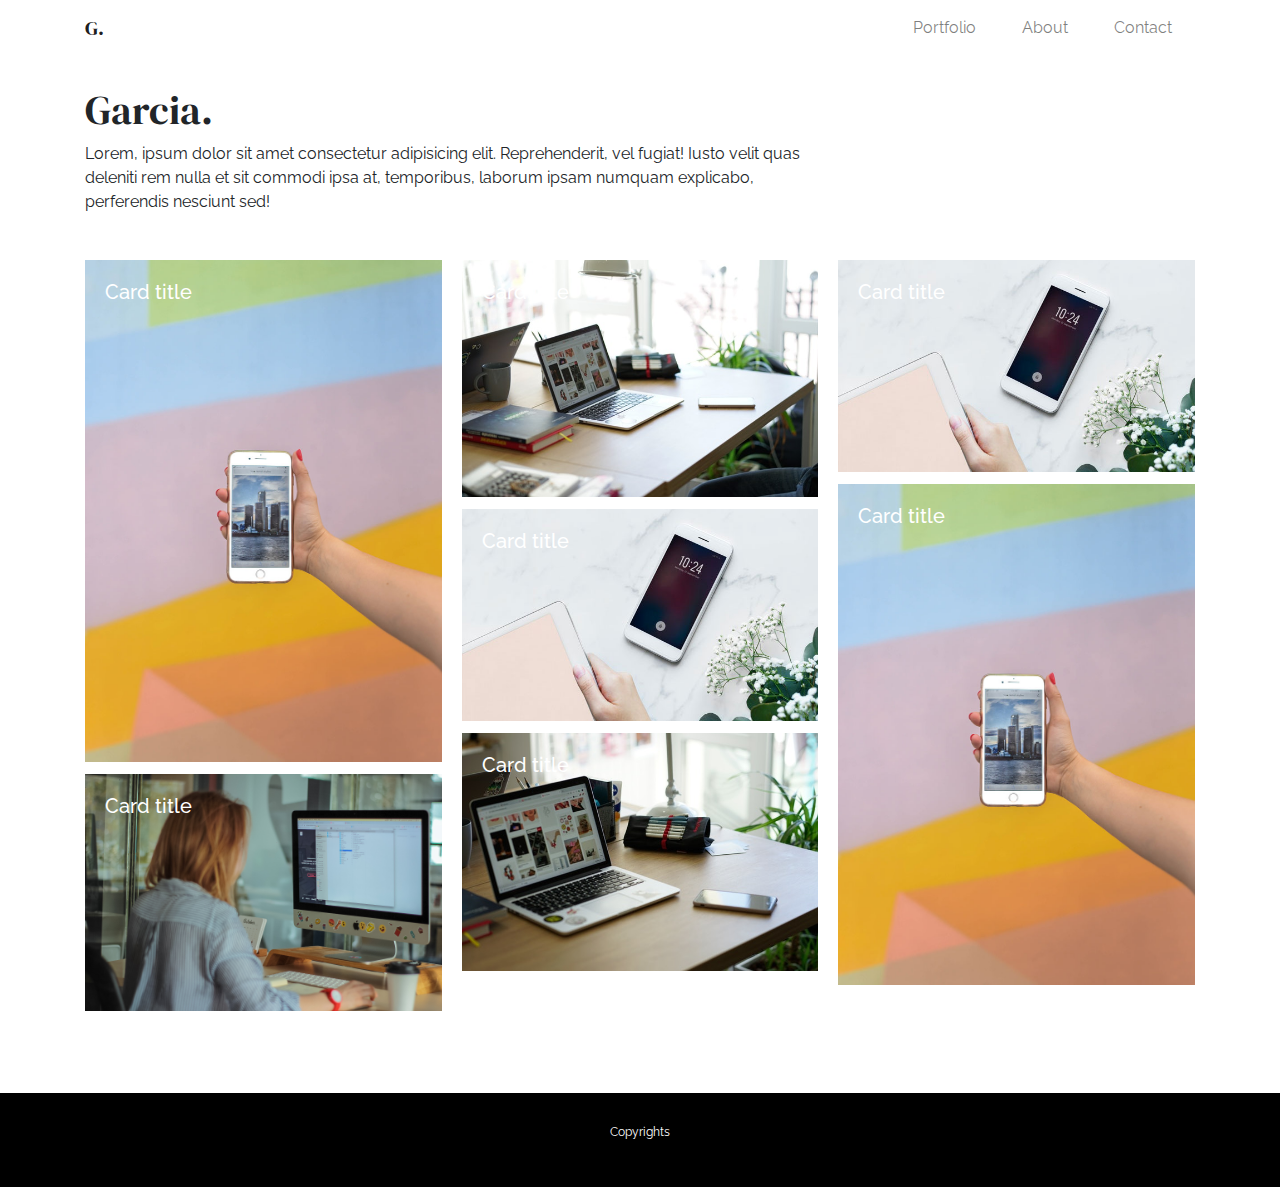
==== index.html @ 0bae454a "include images portfolio" ====
<!DOCTYPE html>
<html lang="en">
<head>
    <meta charset="UTF-8">
    <meta name="viewport" content="width=device-width, initial-scale=1.0">
    <meta http-equiv="X-UA-Compatible" content="ie=edge">
    <title>Garcia Portfolio</title>
    <link rel="shortcut icon" href="./assets/images/favicon.png" type="image/png"/>
    <link rel="stylesheet" href="https://stackpath.bootstrapcdn.com/bootstrap/4.3.1/css/bootstrap.min.css" integrity="sha384-ggOyR0iXCbMQv3Xipma34MD+dH/1fQ784/j6cY/iJTQUOhcWr7x9JvoRxT2MZw1T" crossorigin="anonymous">
    <link rel="stylesheet" href="./assets/css/style.css">
    <link href="https://fonts.googleapis.com/css?family=DM+Serif+Display|Raleway:300,400&display=swap" rel="stylesheet">
</head>

<body>
    <nav class="navbar navbar-expand-lg navbar-light bg-white">
        <div class="container">
            <a class="navbar-brand" href="./index.html">G.</a>
            <button class="navbar-toggler" type="button" data-toggle="collapse" data-target="#navbarSupportedContent" aria-controls="navbarSupportedContent" aria-expanded="false" aria-label="Toggle navigation">
            <span class="navbar-toggler-icon"></span>
            </button>
        
            <div class="collapse navbar-collapse" id="navbarSupportedContent">
            <ul class="navbar-nav ml-auto">
                <li class="nav-item">
                <a class="nav-link" href="./index.html#portfolio">Portfolio</a>
                </li>
                <li class="nav-item">
                <a class="nav-link" href="./about.html">About</a>
                </li>
                <li class="nav-item">
                <a class="nav-link" href="./contact.html">Contact</a>
                </li>
            </ul>
            </div>
        </div>
    </nav>
    <div class="container">
        <div class="row intro">
            <div class="col col-md-8">
                <h1>Garcia.</h1>
                <p>Lorem, ipsum dolor sit amet consectetur adipisicing elit. Reprehenderit, vel fugiat! Iusto velit quas deleniti rem nulla et sit commodi ipsa at, temporibus, laborum ipsam numquam explicabo, perferendis nesciunt sed!</p>
            </div>
        </div>
        <div class="row" id="portfolio">
            <div class="col">
                <div class="card-columns portfolio-grid">
                    <div class="card bg-dark text-white">
                        <img src="./assets/images/06.jpg" class="card-img" alt="placeholder">
                        <div class="card-img-overlay">
                            <h5 class="card-title">Card title</h5>
                        </div>
                    </div>
                    <div class="card bg-dark text-white">
                        <img src="./assets/images/02.jpg" class="card-img" alt="placeholder">
                        <div class="card-img-overlay">
                            <h5 class="card-title">Card title</h5>
                        </div>
                    </div>
                    <div class="card bg-dark text-white">
                        <img src="./assets/images/03.jpg" class="card-img" alt="placeholder">
                        <div class="card-img-overlay">
                            <h5 class="card-title">Card title</h5>
                        </div>
                    </div>
                    <div class="card bg-dark text-white">
                        <img src="./assets/images/07.jpg" class="card-img" alt="placeholder">
                        <div class="card-img-overlay">
                            <h5 class="card-title">Card title</h5>
                        </div>
                    </div>
                    <div class="card bg-dark text-white">
                        <img src="./assets/images/04.jpg" class="card-img" alt="placeholder">
                        <div class="card-img-overlay">
                            <h5 class="card-title">Card title</h5>
                        </div>
                    </div>
                    <div class="card bg-dark text-white">
                        <img src="./assets/images/07.jpg" class="card-img" alt="placeholder">
                        <div class="card-img-overlay">
                            <h5 class="card-title">Card title</h5>
                        </div>
                    </div>
                    <div class="card bg-dark text-white">
                        <img src="./assets/images/06.jpg" class="card-img" alt="placeholder">
                        <div class="card-img-overlay">
                            <h5 class="card-title">Card title</h5>
                        </div>
                    </div>
                </div>
            </div>
        </div>
    </div>
    <footer class="site-footer text-center bg-dark">
        <p>Copyrights</p>
    </footer>
    <script></script> 
</body>
</html>
---- assets/css/style.css ----
body{
    font-family: 'Raleway', sans-serif;
}
h1, h1, h2{
    font-family: 'DM Serif Display', serif;
}
.bg-dark{
    background-color: black !important;
}
a.navbar-brand{
    font-family: 'DM Serif Display', serif;
}
.nav-item{
    padding: 0 15px;
}
nav.navbar{
    margin-bottom: 30px;
}
#portfolio{
    margin-bottom: 70px
}
.portfolio-grid .card{
    border: none;
    border-radius: 0;
}
.intro{
    margin-bottom: 30px;
}
.portfolio-grid .card img{
    border: none;
    border-radius: 0;
}
.skills{
    margin-bottom: 60px;
}
.skills h3{
    text-transform: uppercase;
    font-size: 14px;
}
.skills .progress{
    margin-bottom: 17px;
    border-radius: 0;
}
.skills .progress-bar{
    background-color: black;
}
.bottom-about{
    margin-top: 50px;
}
.bottom-about h2{
    margin-bottom: 20px;
}
footer{
    padding: 30px 0;
    color: #fff;
    font-size: 12px;
}
.navbar-light .navbar-toggler {
    color: rgba(0,0,0,1);
    border: none;
}
.input-group-text{
    border-radius: 0;
    background: black;
    color: #fff;
}
form.contact-form {
    margin-top: 20px;
    margin-bottom: 50px;
}
.contact-form textarea{
    border: 1px solid #ced4da;
    width: calc(100% - 39px);
}
form.contact-form .btn{
    margin-top: 20px;
}
.btn-outline-dark{
    border-radius: 0;
    text-transform: uppercase;
    padding-left: 30px;
    padding-right: 30px;
}
.input-group>.custom-select:not(:first-child), .input-group>.form-control:not(:first-child){
    border-radius: 0;
}
.container.contact {
    min-height: calc(100vh - 180px);
}


@media (min-width: 768px) { 

}


@media (min-width: 992px) { 

}


@media (min-width: 1200px) { 

}
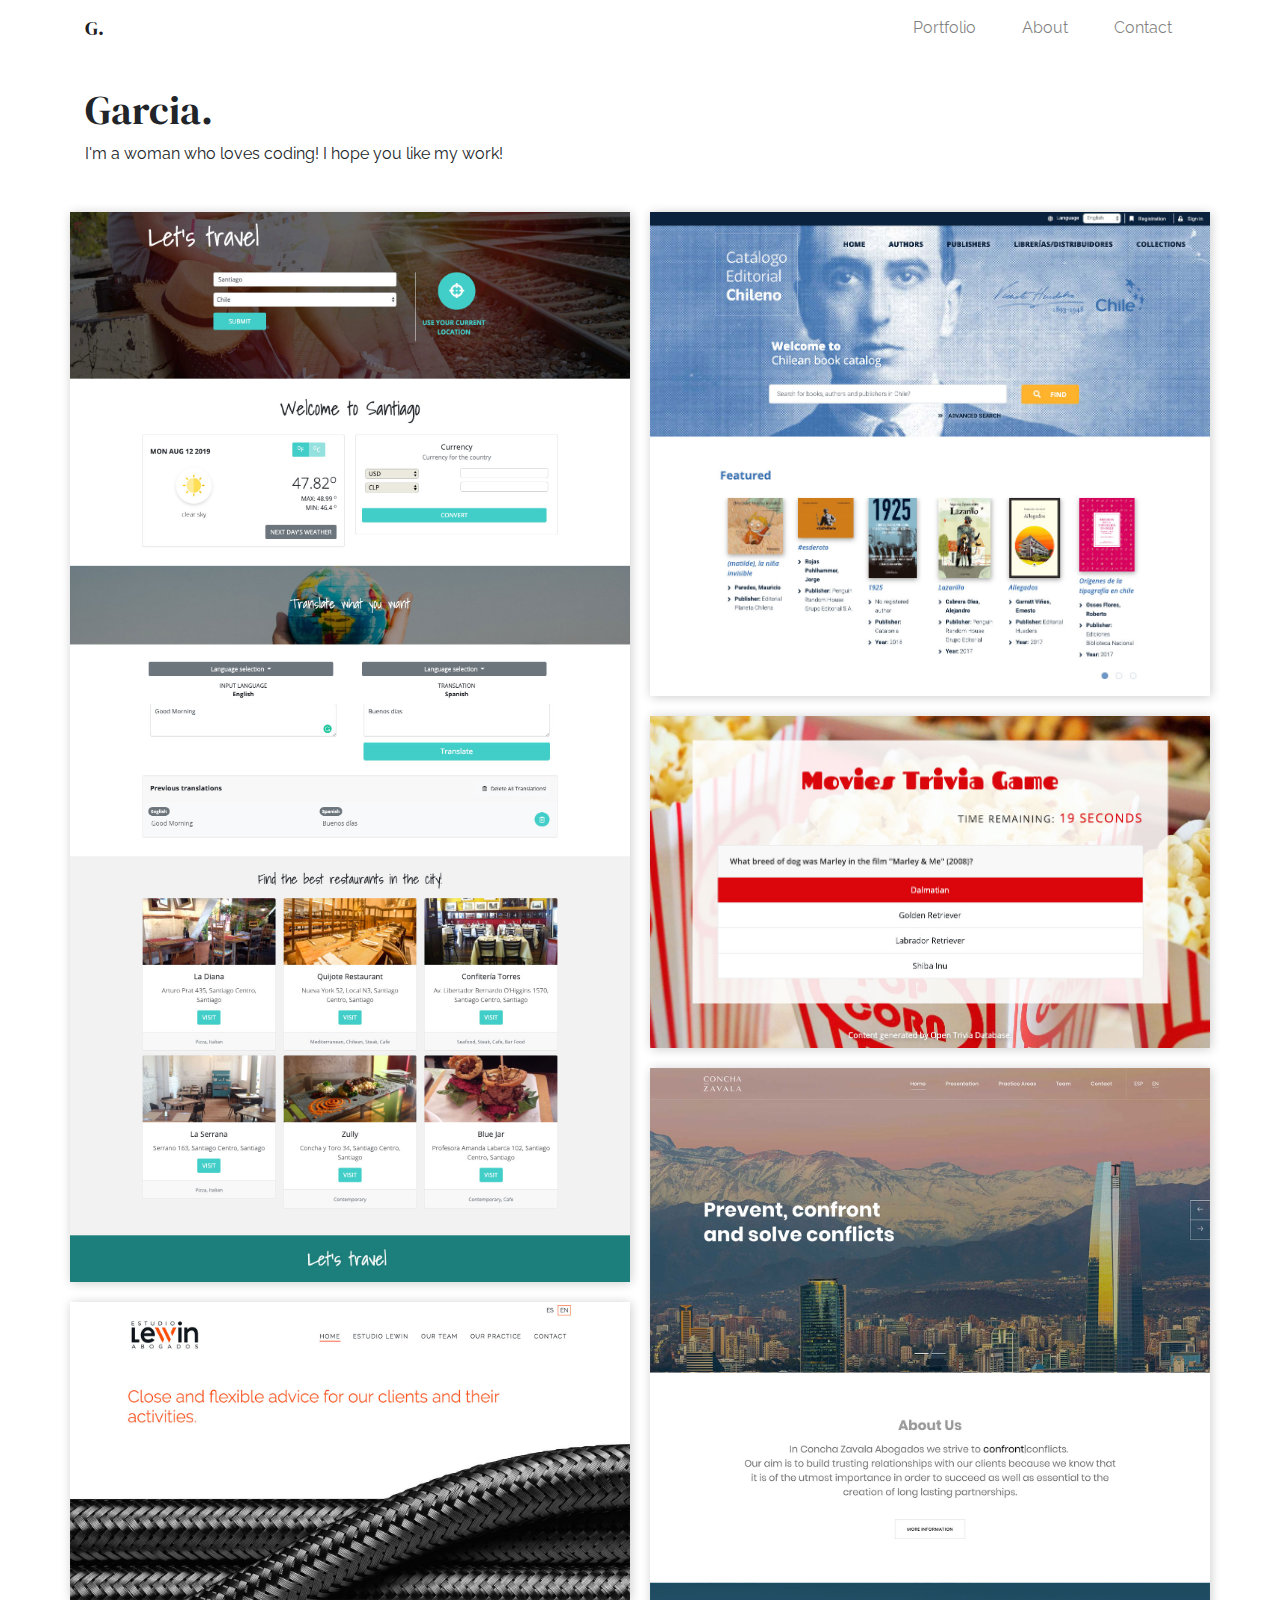
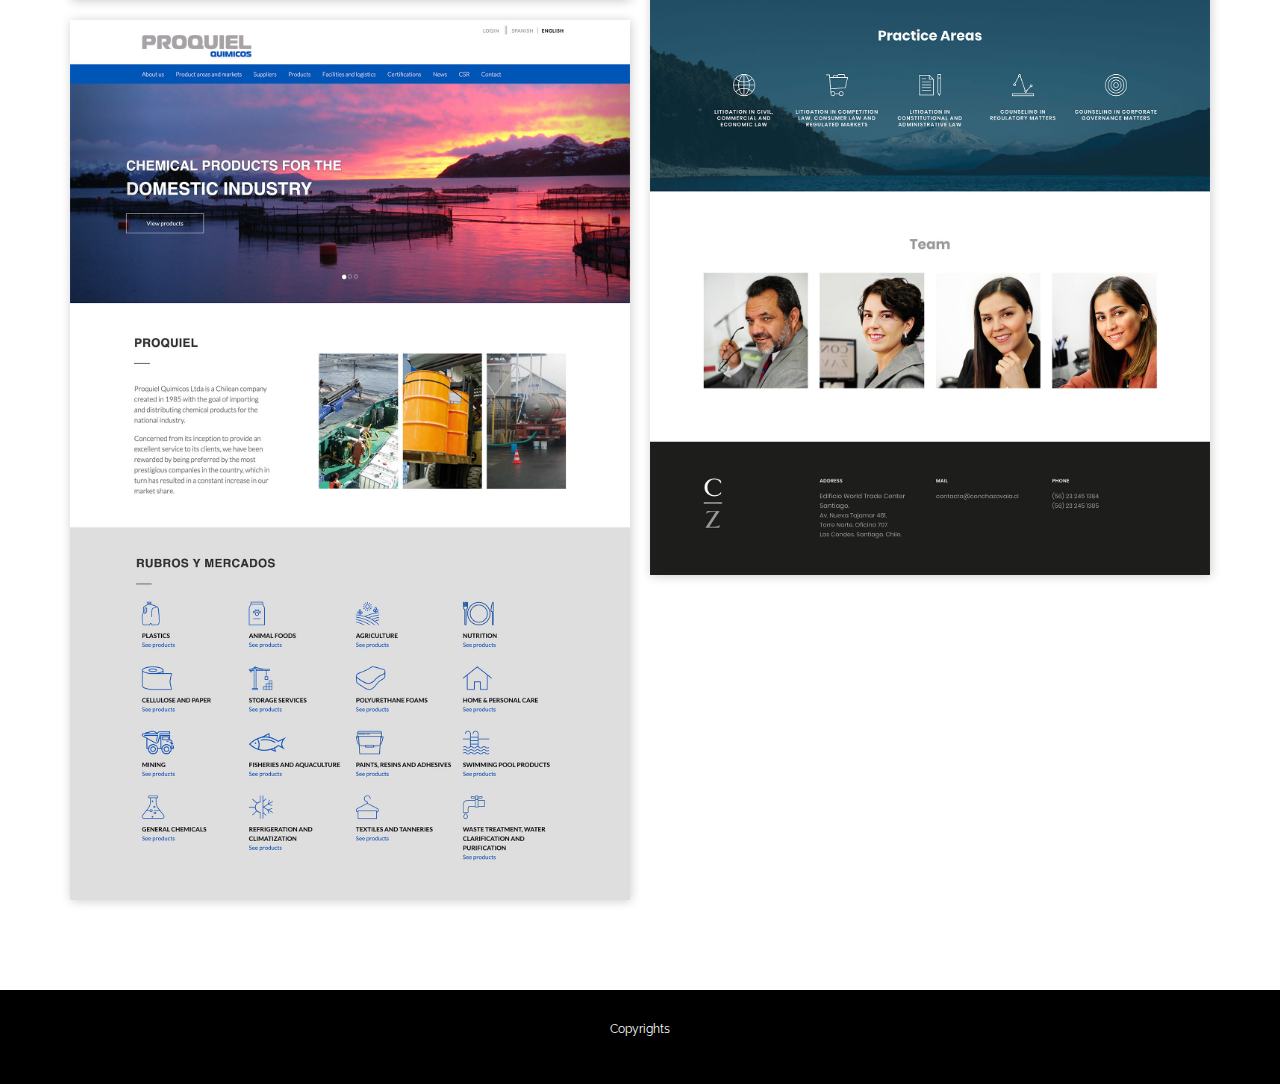
==== commit 8b1d0ba5: "add projects & text about" ====
--- a/index.html
+++ b/index.html
@@ -8,7 +8,7 @@
     <link rel="shortcut icon" href="./assets/images/favicon.png" type="image/png"/>
     <link rel="stylesheet" href="https://stackpath.bootstrapcdn.com/bootstrap/4.3.1/css/bootstrap.min.css" integrity="sha384-ggOyR0iXCbMQv3Xipma34MD+dH/1fQ784/j6cY/iJTQUOhcWr7x9JvoRxT2MZw1T" crossorigin="anonymous">
     <link rel="stylesheet" href="./assets/css/style.css">
-    <link href="https://fonts.googleapis.com/css?family=DM+Serif+Display|Raleway:300,400&display=swap" rel="stylesheet">
+    <link href="https://fonts.googleapis.com/css?family=DM+Serif+Display|Raleway:300,400,700&display=swap" rel="stylesheet">
 </head>
 
 <body>
@@ -38,54 +38,65 @@
         <div class="row intro">
             <div class="col col-md-8">
                 <h1>Garcia.</h1>
-                <p>Lorem, ipsum dolor sit amet consectetur adipisicing elit. Reprehenderit, vel fugiat! Iusto velit quas deleniti rem nulla et sit commodi ipsa at, temporibus, laborum ipsam numquam explicabo, perferendis nesciunt sed!</p>
+                <p>I'm a woman who loves coding! I hope you like my work!</p>
             </div>
         </div>
         <div class="row" id="portfolio">
-            <div class="col">
                 <div class="card-columns portfolio-grid">
                     <div class="card bg-dark text-white">
-                        <img src="./assets/images/06.jpg" class="card-img" alt="placeholder">
+                                <img src="./assets/images/travel.jpg" class="card-img" alt="project Cated">
+                                <div class="card-img-overlay">
+                                    <h5 class="card-title">Let's Travel</h5>
+                                    <p>HTML, CSS % JS / External API</p>
+                                    <p><strong>Colaboration:</strong> Chris, Horacio, Krithica & Michael</p>
+                                    <a href="https://zigybass.github.io/Travel-Guide/index.html" target="_blank">Review the project!</a>
+                                </div>
+                     </div>
+                    <div class="card bg-dark text-white">
+                        <img src="./assets/images/estudio-lewin.jpg" class="card-img" alt="project Cated">
                         <div class="card-img-overlay">
-                            <h5 class="card-title">Card title</h5>
+                            <h5 class="card-title">Estudio Lewin</h5>
+                            <p><strong>Framework:</strong> Drupal / Content Management Web Application</p>
+                            <p><strong>Colaboration:</strong> <a href="https://degranate.cl/">Design by Degranate</a></p>
+                            <a href="http://www.estudiolewin.cl/en/" target="_blank">Review the project!</a>
+                        </div>
+                    </div>
+                    
+                    <div class="card bg-dark text-white">
+                            <img src="./assets/images/proquiel.jpg" class="card-img" alt="project Proquiel">
+                            <div class="card-img-overlay">
+                                <h5 class="card-title">Proquiel</h5>
+                                <p><strong>Framework:</strong> Drupal / Content Management Web Application</p>
+                                <p><strong>Colaboration:</strong> <a href="https://dsy.cl/">Dsy</a></p>
+                                <a href="http://www.proquiel.cl/en" target="_blank">Review the project!</a>
+                            </div>
+                    </div>
+                    <div class="card bg-dark text-white">
+                        <img src="./assets/images/cated.jpg" class="card-img" alt="project Cated">
+                        <div class="card-img-overlay">
+                            <h5 class="card-title">Cated</h5>
+                            <p><strong>Framework:</strong> Symphony / PHP Web Application</p>
+                            <p><strong>Colaboration:</strong> <a href="https://dsy.cl/">Dsy</a></p>
+                            <a href="https://cated.cl/en/" target="_blank">Review the project!</a>
                         </div>
                     </div>
                     <div class="card bg-dark text-white">
-                        <img src="./assets/images/02.jpg" class="card-img" alt="placeholder">
-                        <div class="card-img-overlay">
-                            <h5 class="card-title">Card title</h5>
-                        </div>
+                            <img src="./assets/images/trivia.jpg" class="card-img" alt="project Cated">
+                            <div class="card-img-overlay">
+                                <h5 class="card-title">JS Trivia Game</h5>
+                                <p>HTML, CSS % JS</p>
+                                <a href="https://coti-garcia.github.io/TriviaGame/" target="_blank">Review the project!</a>
+                            </div>
                     </div>
                     <div class="card bg-dark text-white">
-                        <img src="./assets/images/03.jpg" class="card-img" alt="placeholder">
-                        <div class="card-img-overlay">
-                            <h5 class="card-title">Card title</h5>
+                            <img src="./assets/images/cz.jpg" class="card-img" alt="project Cated">
+                            <div class="card-img-overlay">
+                                <h5 class="card-title">Concha Zavala Website</h5>
+                                <p>HTML, CSS % JS</h3>
+                                <p><strong>Colaboration:</strong> <a href="https://degranate.cl/">Design by Degranate</a></p>
+                                <a href="http://conchazavala.cl/en/index.php" target="_blank">Review the project!</a>
+                            </div>
                         </div>
-                    </div>
-                    <div class="card bg-dark text-white">
-                        <img src="./assets/images/07.jpg" class="card-img" alt="placeholder">
-                        <div class="card-img-overlay">
-                            <h5 class="card-title">Card title</h5>
-                        </div>
-                    </div>
-                    <div class="card bg-dark text-white">
-                        <img src="./assets/images/04.jpg" class="card-img" alt="placeholder">
-                        <div class="card-img-overlay">
-                            <h5 class="card-title">Card title</h5>
-                        </div>
-                    </div>
-                    <div class="card bg-dark text-white">
-                        <img src="./assets/images/07.jpg" class="card-img" alt="placeholder">
-                        <div class="card-img-overlay">
-                            <h5 class="card-title">Card title</h5>
-                        </div>
-                    </div>
-                    <div class="card bg-dark text-white">
-                        <img src="./assets/images/06.jpg" class="card-img" alt="placeholder">
-                        <div class="card-img-overlay">
-                            <h5 class="card-title">Card title</h5>
-                        </div>
-                    </div>
                 </div>
             </div>
         </div>
@@ -93,6 +104,8 @@
     <footer class="site-footer text-center bg-dark">
         <p>Copyrights</p>
     </footer>
-    <script></script> 
+    <script src="https://code.jquery.com/jquery-3.3.1.slim.min.js" integrity="sha384-q8i/X+965DzO0rT7abK41JStQIAqVgRVzpbzo5smXKp4YfRvH+8abtTE1Pi6jizo" crossorigin="anonymous"></script>
+    <script src="https://cdnjs.cloudflare.com/ajax/libs/popper.js/1.14.7/umd/popper.min.js" integrity="sha384-UO2eT0CpHqdSJQ6hJty5KVphtPhzWj9WO1clHTMGa3JDZwrnQq4sF86dIHNDz0W1" crossorigin="anonymous"></script>
+    <script src="https://stackpath.bootstrapcdn.com/bootstrap/4.3.1/js/bootstrap.min.js" integrity="sha384-JjSmVgyd0p3pXB1rRibZUAYoIIy6OrQ6VrjIEaFf/nJGzIxFDsf4x0xIM+B07jRM" crossorigin="anonymous"></script>
 </body>
 </html>--- a/assets/css/style.css
+++ b/assets/css/style.css
@@ -22,6 +22,8 @@
 .portfolio-grid .card{
     border: none;
     border-radius: 0;
+    box-shadow: 1px 1px 10px rgba(0,0,0,0.2);
+    margin-bottom: 20px;
 }
 .intro{
     margin-bottom: 30px;
@@ -45,7 +47,7 @@
     background-color: black;
 }
 .bottom-about{
-    margin-top: 50px;
+    margin-top: 40px;
 }
 .bottom-about h2{
     margin-bottom: 20px;
@@ -87,10 +89,67 @@
 .container.contact {
     min-height: calc(100vh - 180px);
 }
+.profile img{
+    margin-bottom: 30px;
+}
+.resume{
+    margin-bottom: 30px;
+}
+.profile img {
+    max-width: 250px;
+    border-radius: 50%;
+}
+.social-links a{
+    display: block;
+    margin-bottom: 10px;
+    color: #000;
+}
+.social-links a img{
+    width: 30px;
+    margin-right: 10px;
+}
+.card-columns {
+    -webkit-column-count: 1;
+    -moz-column-count: 1;
+    column-count: 1;
+    margin: 20px;
+}
+.portfolio-grid .card-img-overlay a{
+    color: #fff;
 
+}
+.card-img-overlay{
+    background: rgba(0,0,0,0.7);
+    opacity:0;
+    font-weight: 300;
+}
+.card-img-overlay:hover{
+    background: rgba(0,0,0,0.7);
+    opacity: 1;
+    transition: all 0.3s;
+}
+.portfolio-grid .card-img-overlay p strong{
+    font-weight: 600;
+}
+.card-title{
+    font-size: 25px;
+    text-transform: uppercase;
+    font-weight: 600;
+}
 
 @media (min-width: 768px) { 
-
+    .profile img{
+        margin-bottom: 0px;
+    }
+    .bottom-about{
+        margin-top: 50px;
+    }
+    .card-columns {
+        -webkit-column-count: 2;
+        -moz-column-count: 2;
+        column-count: 2;
+        margin: 0px;
+    }
 }
 
 
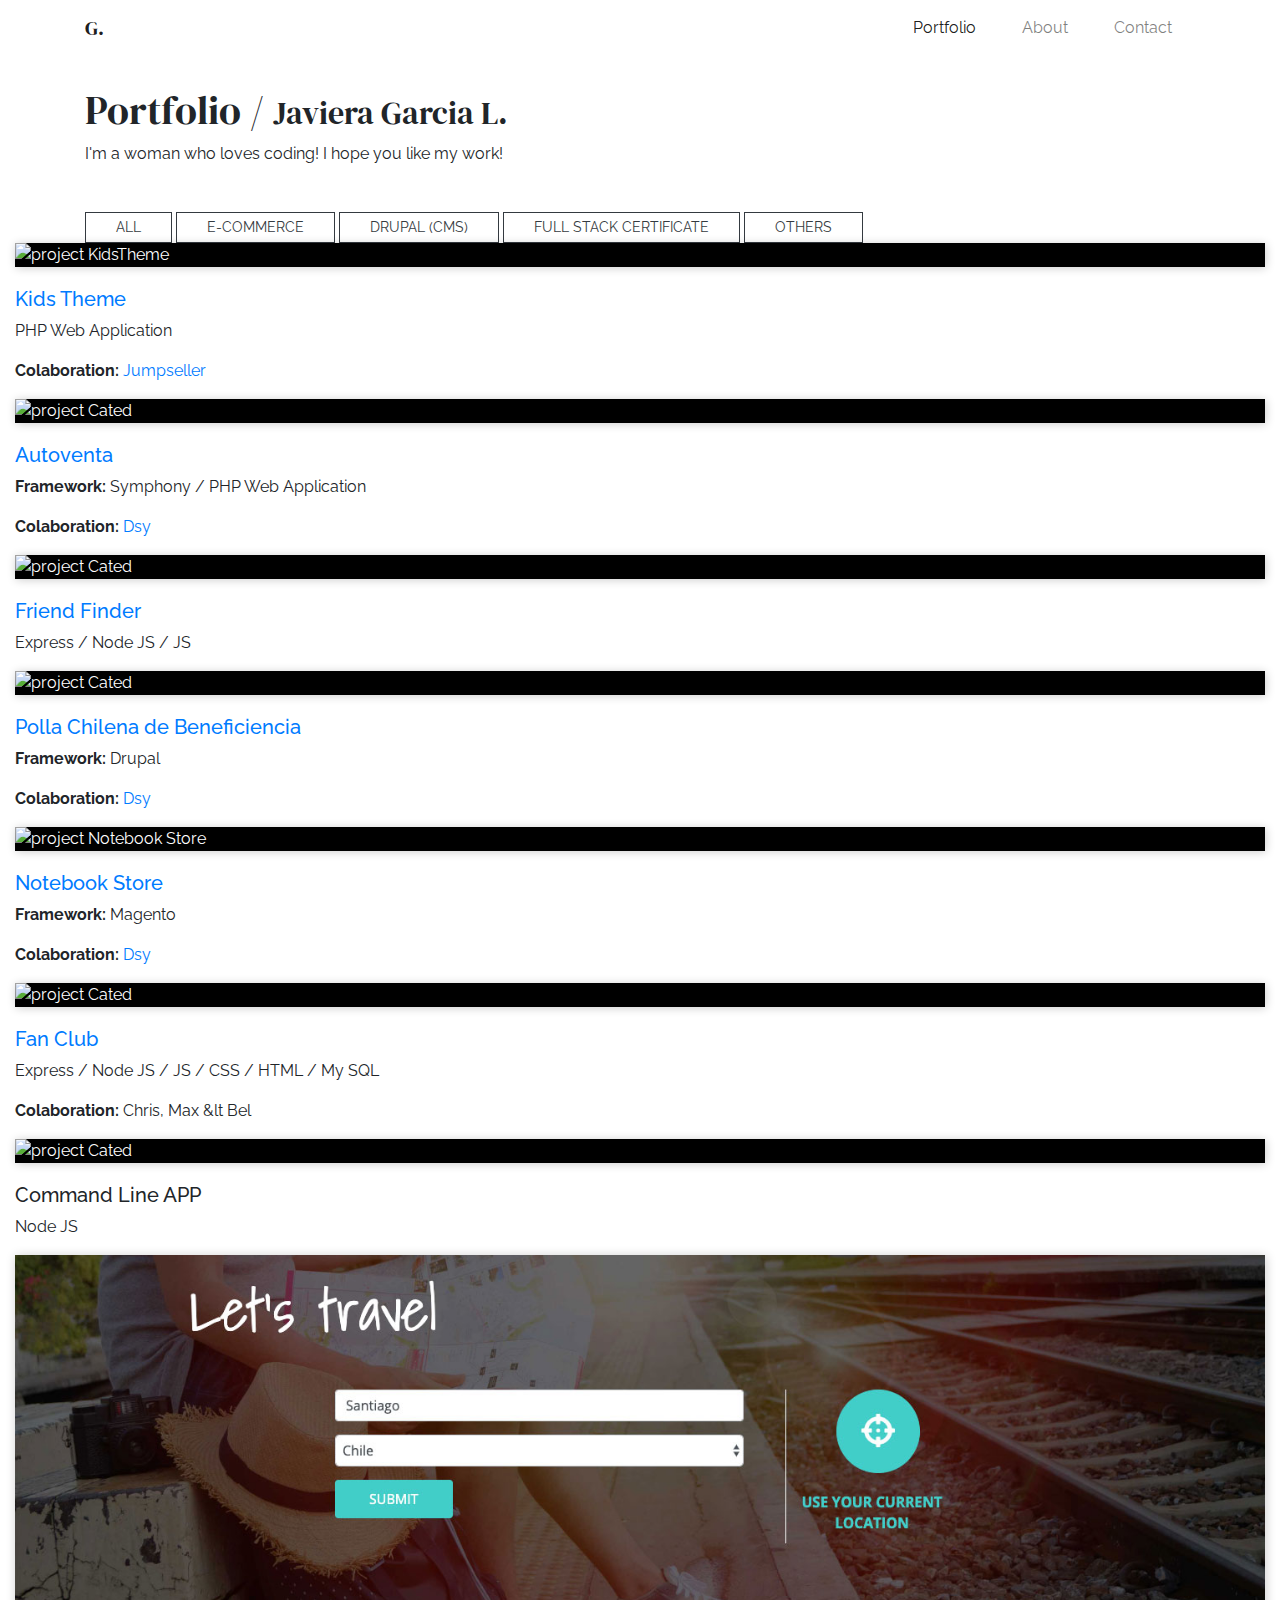
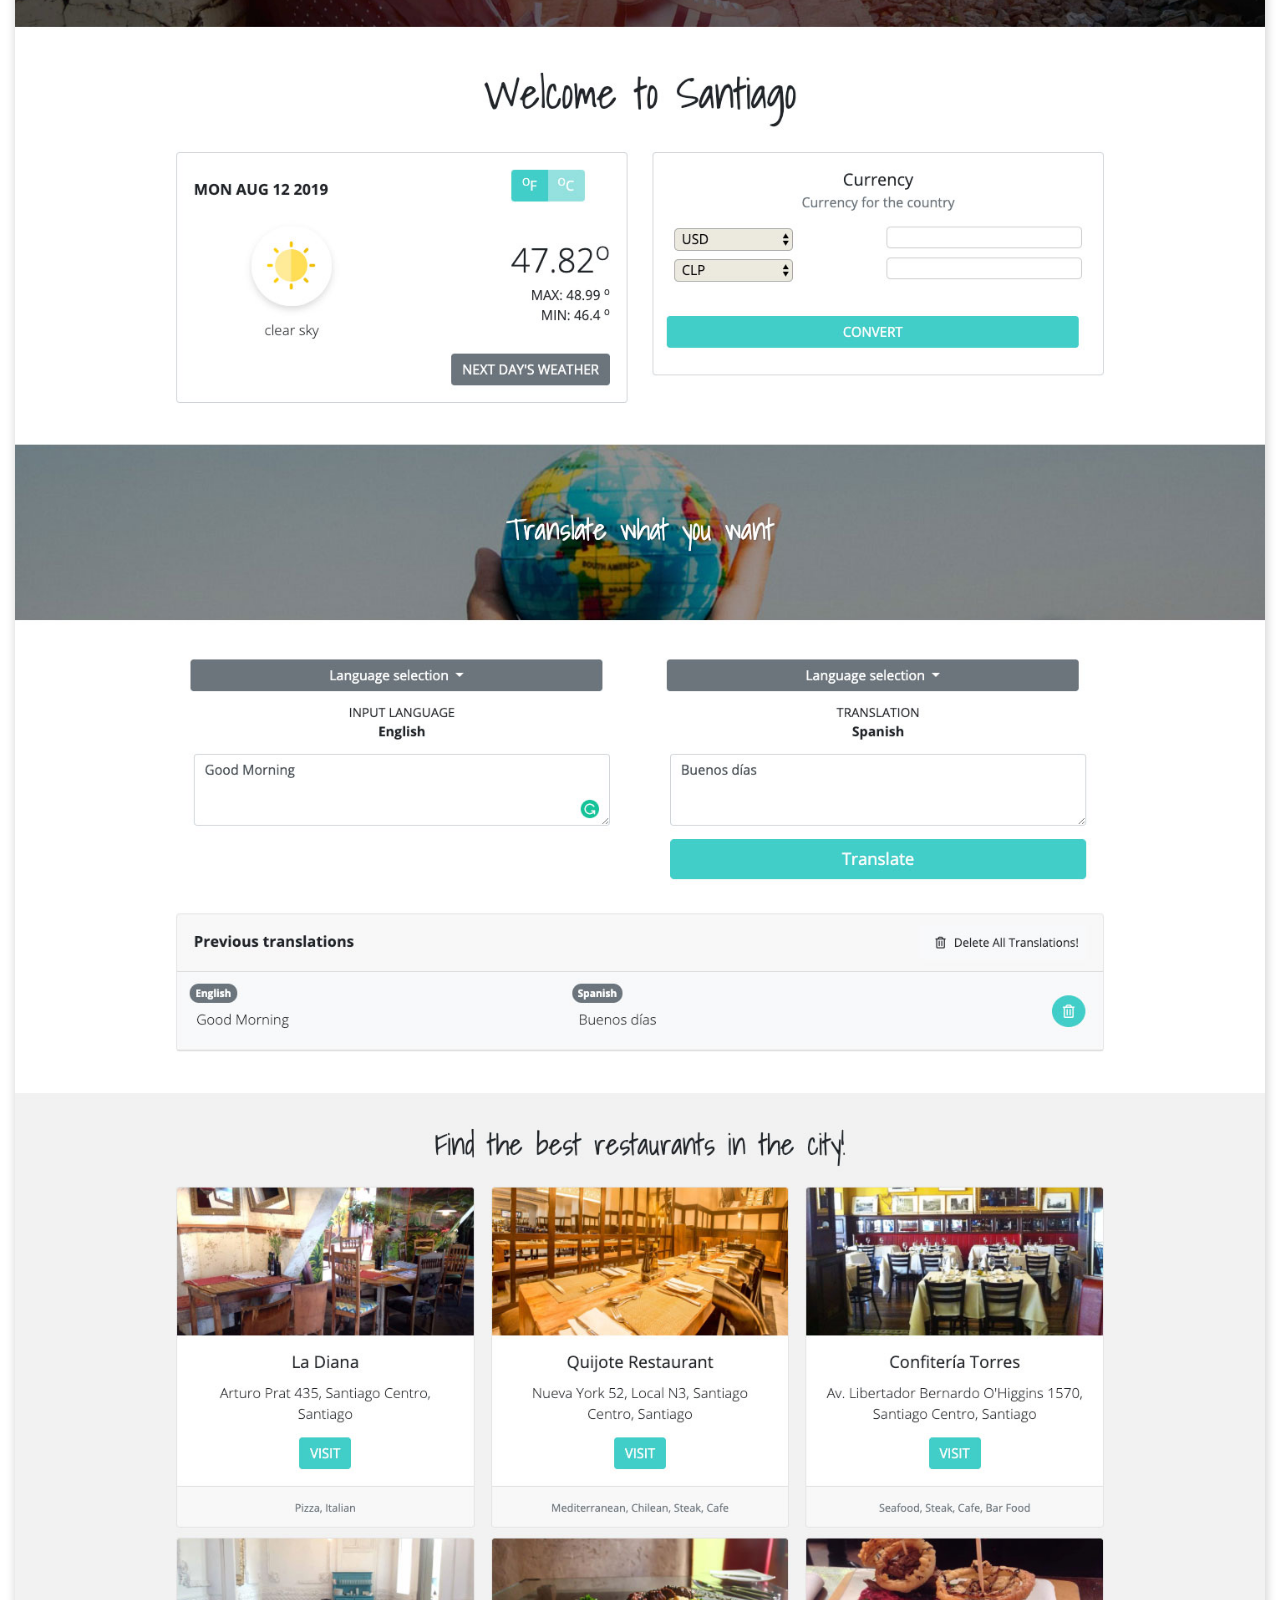
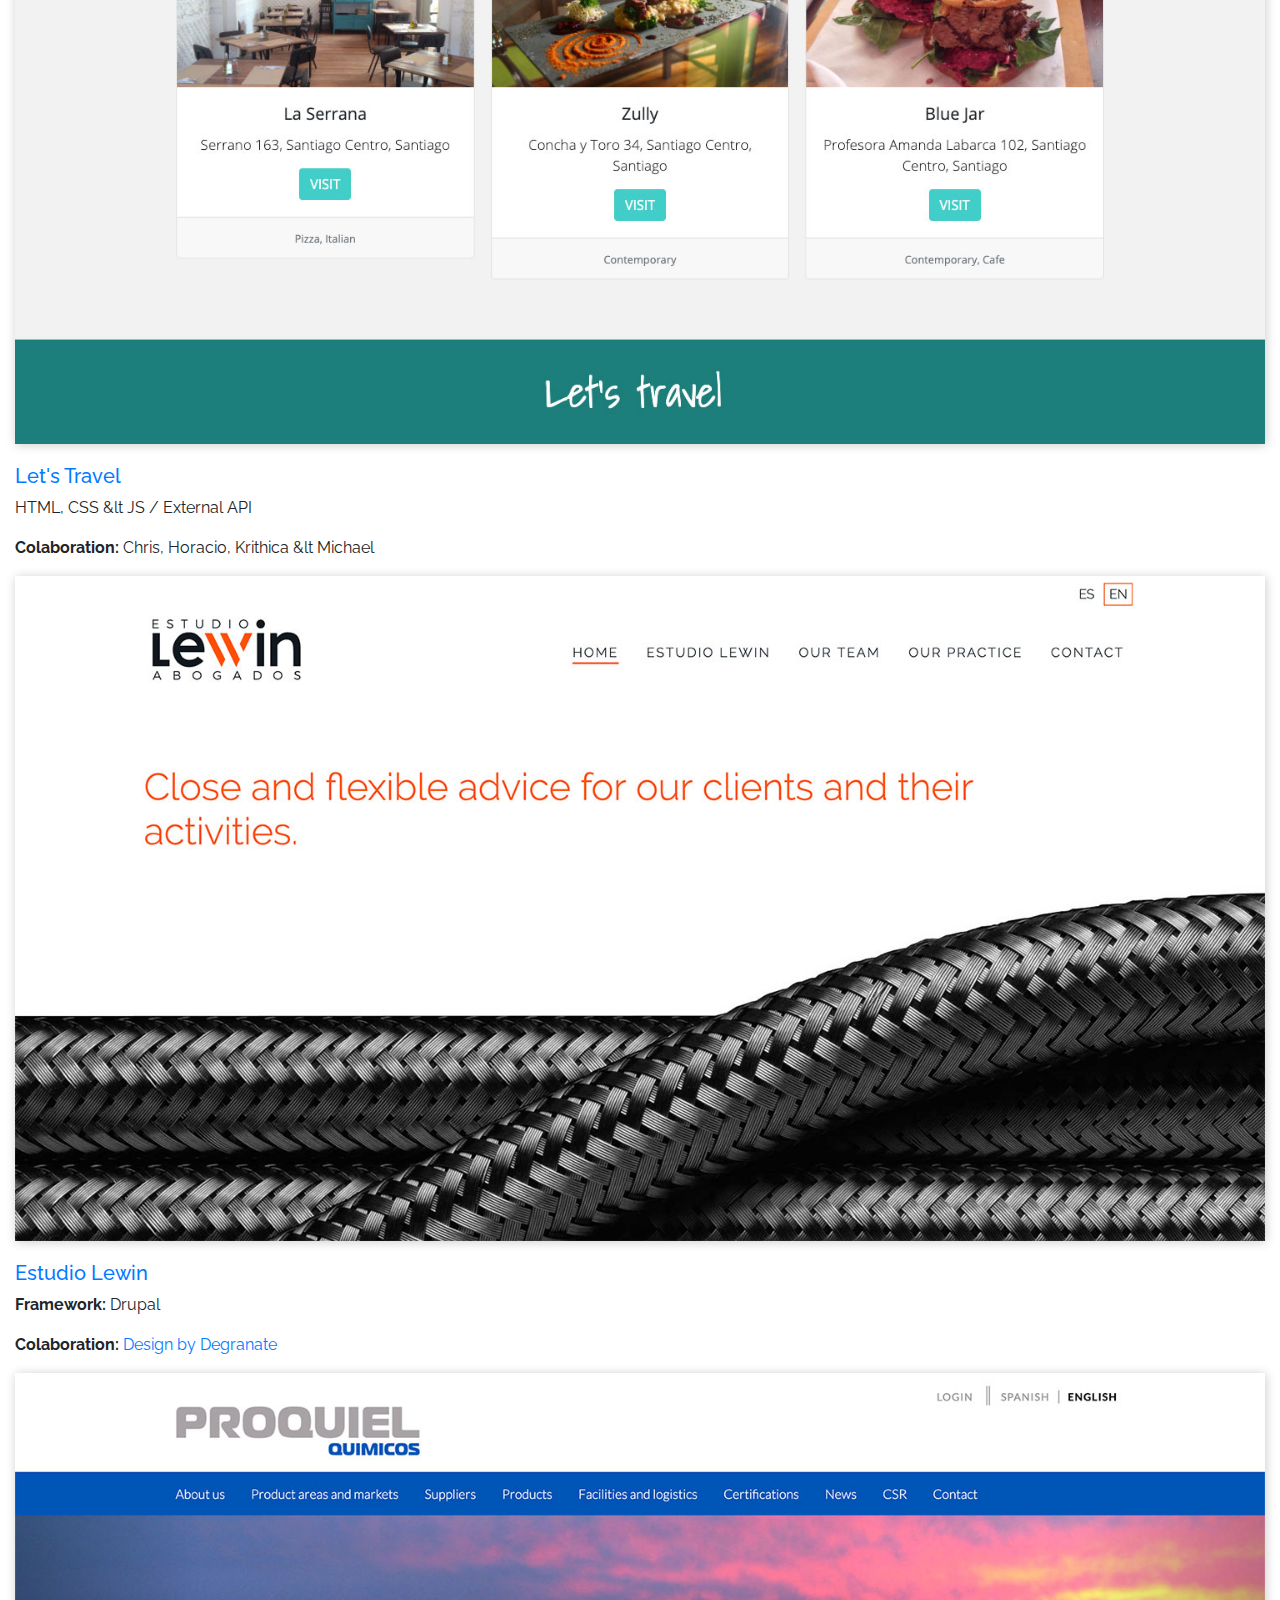
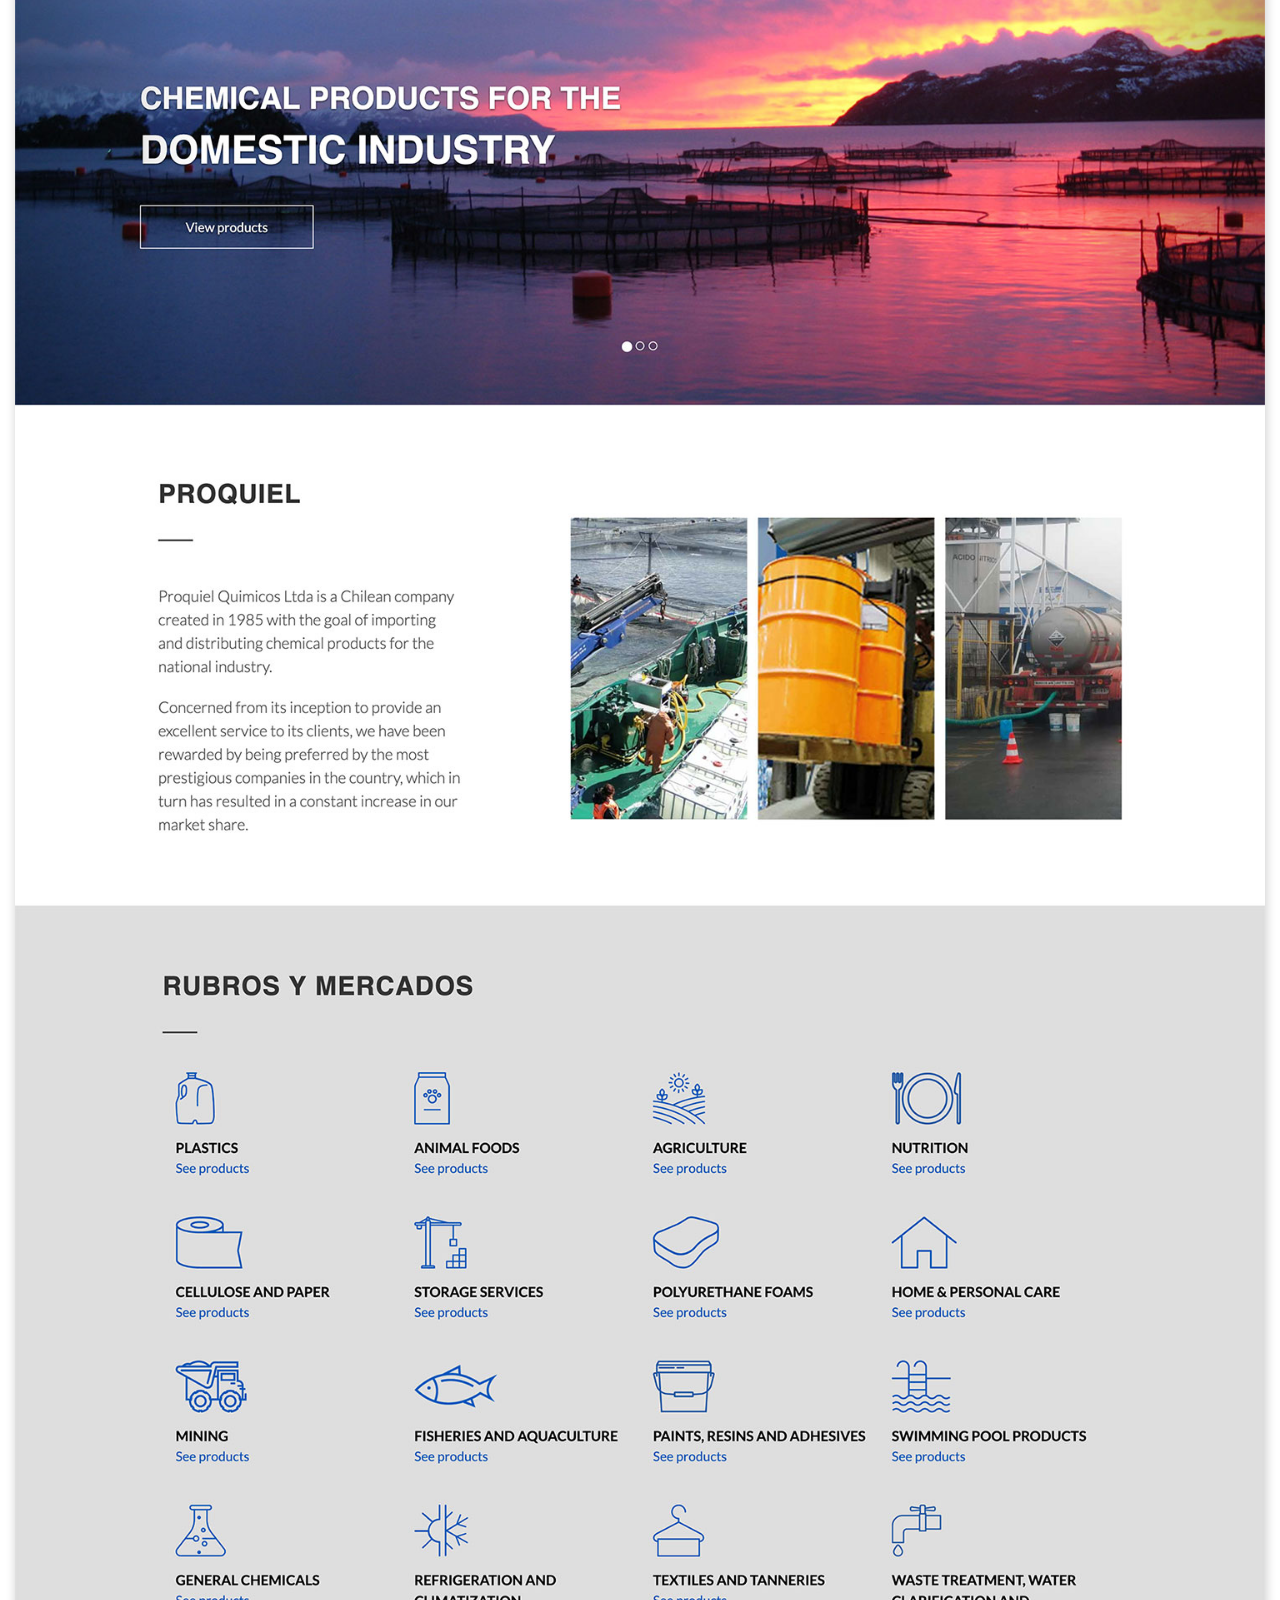
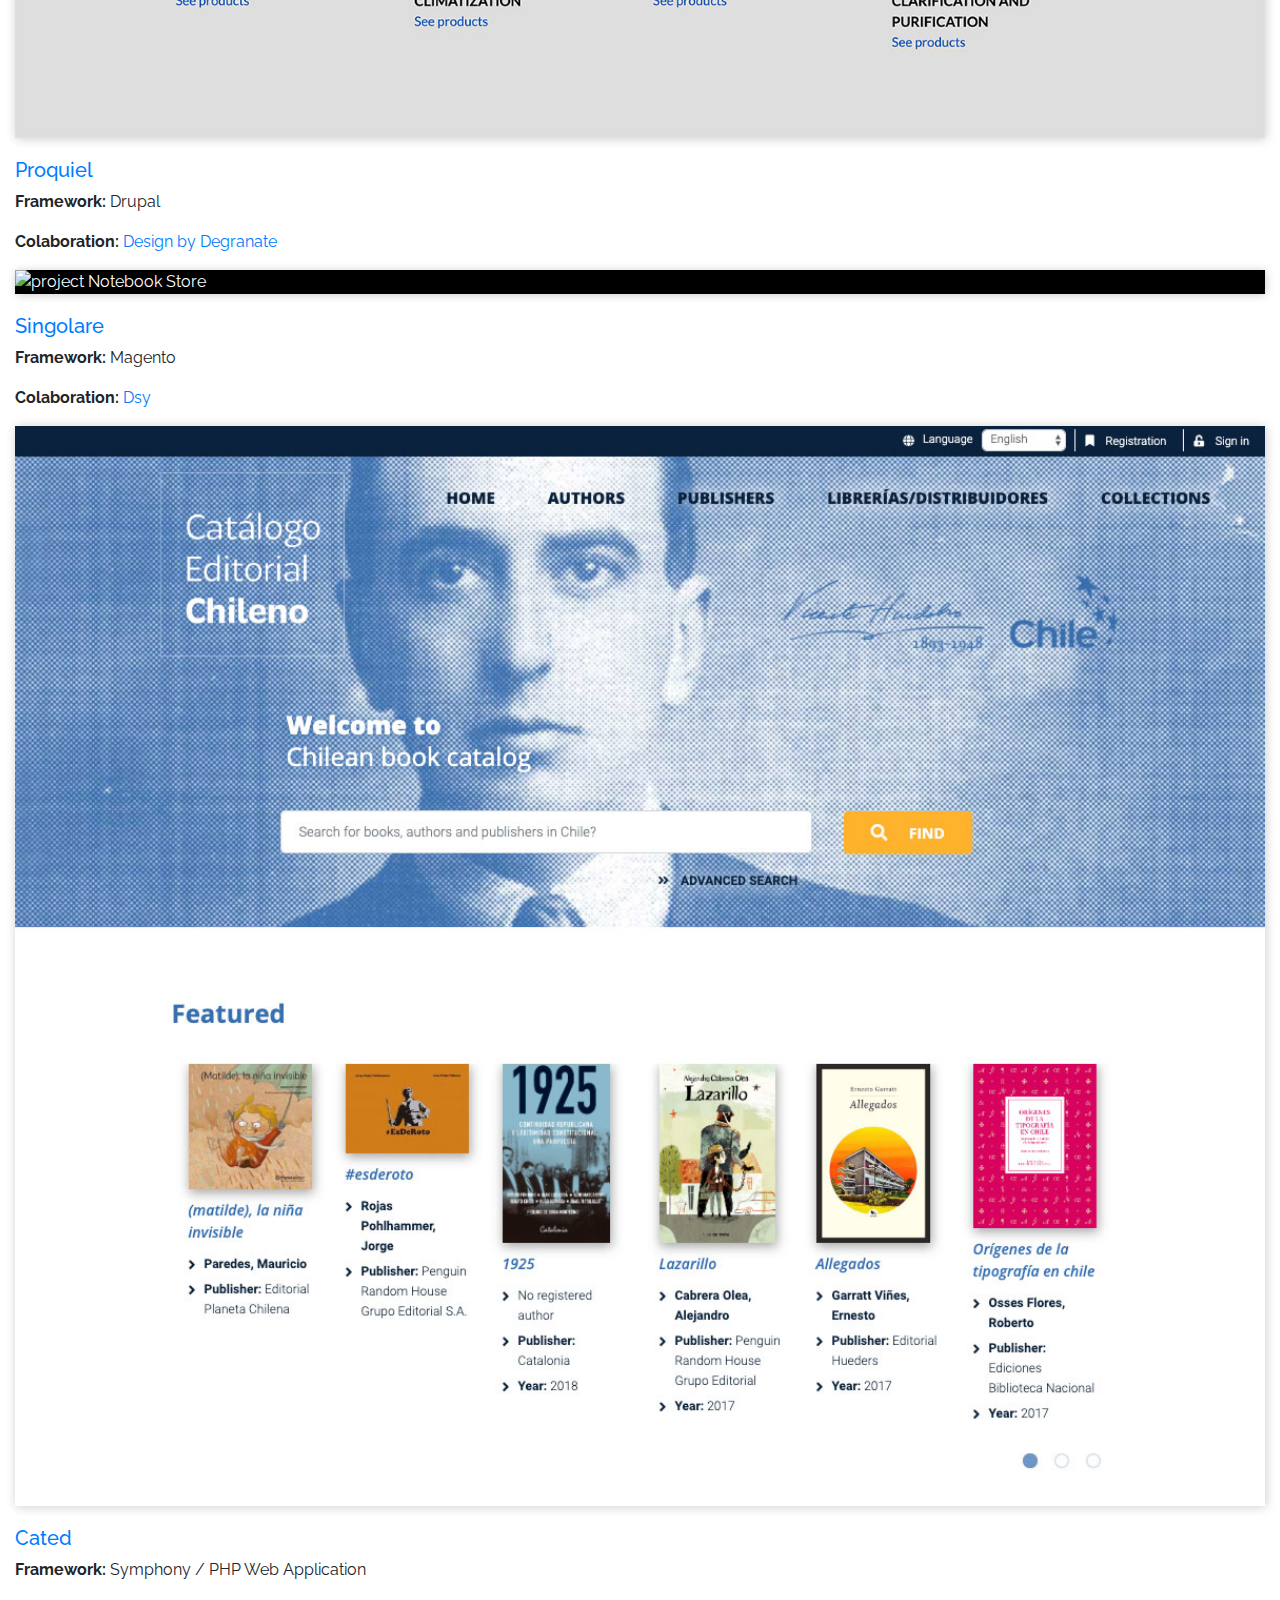
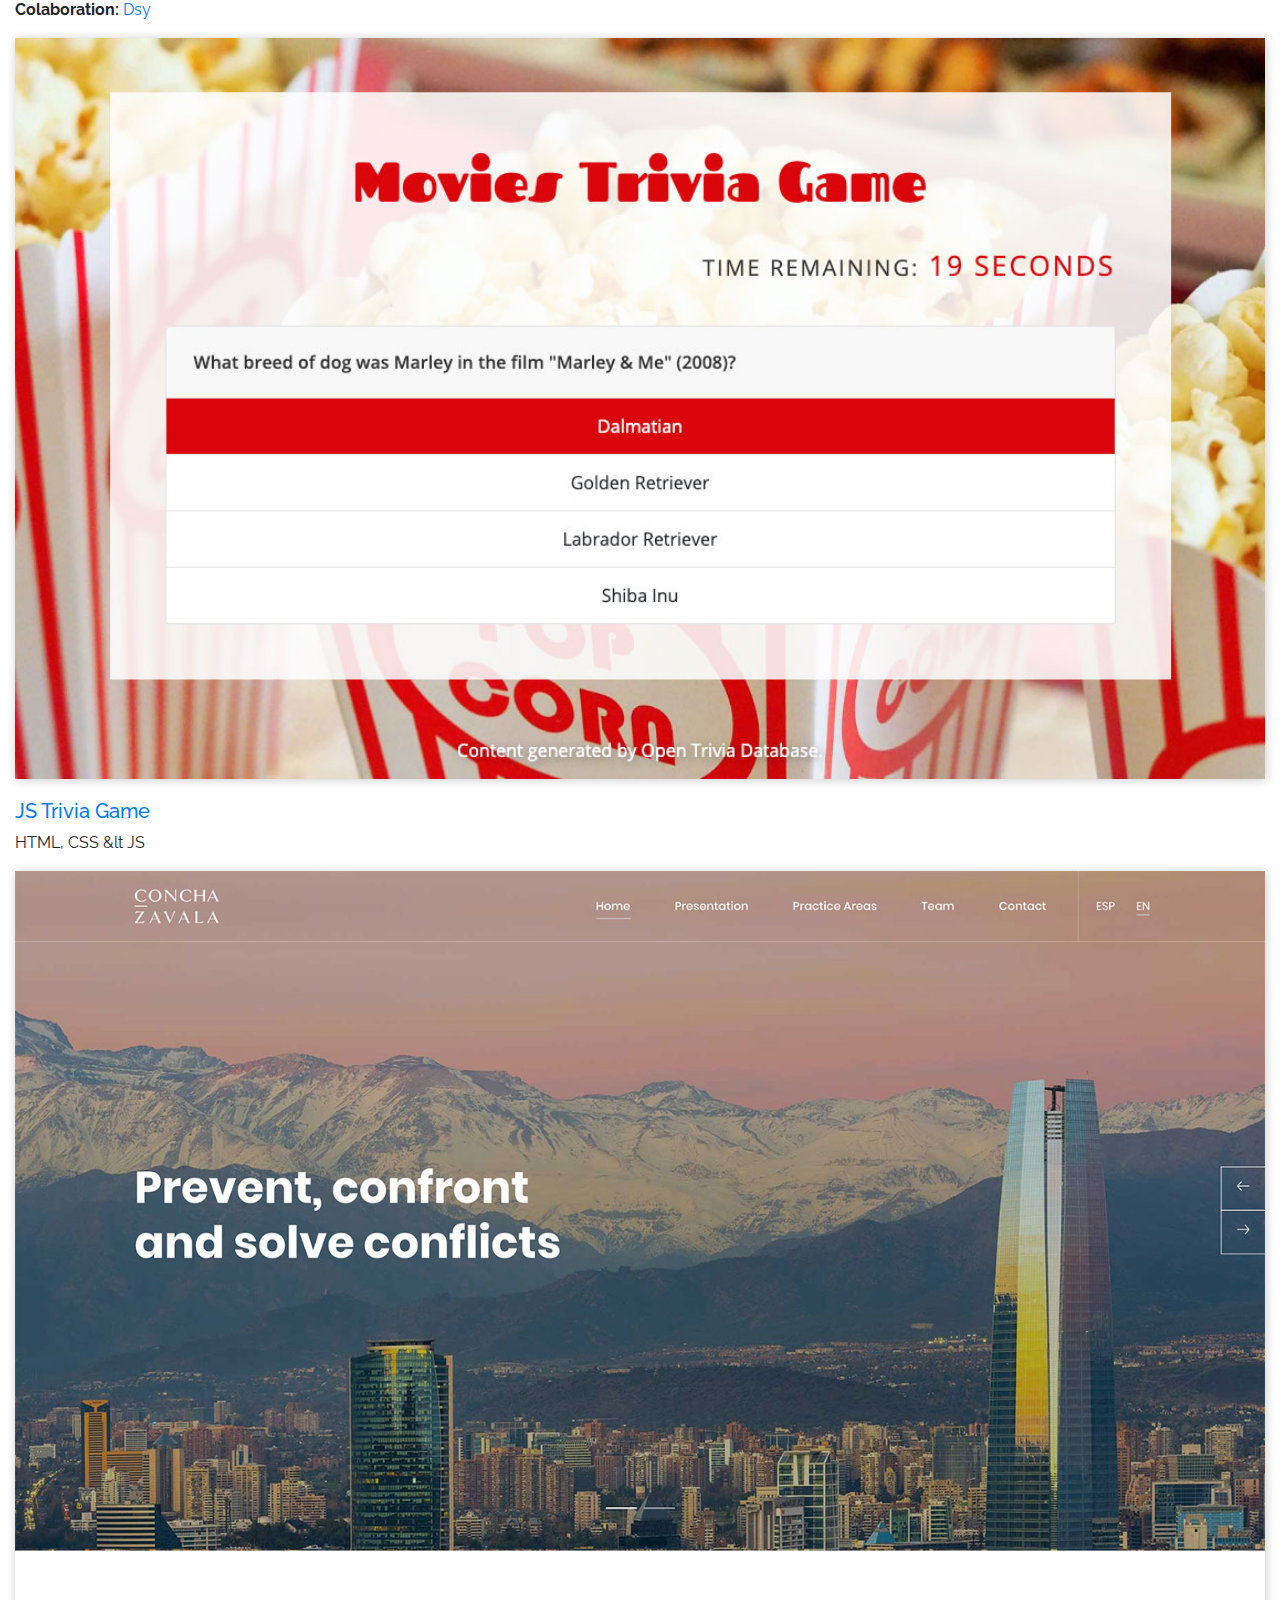
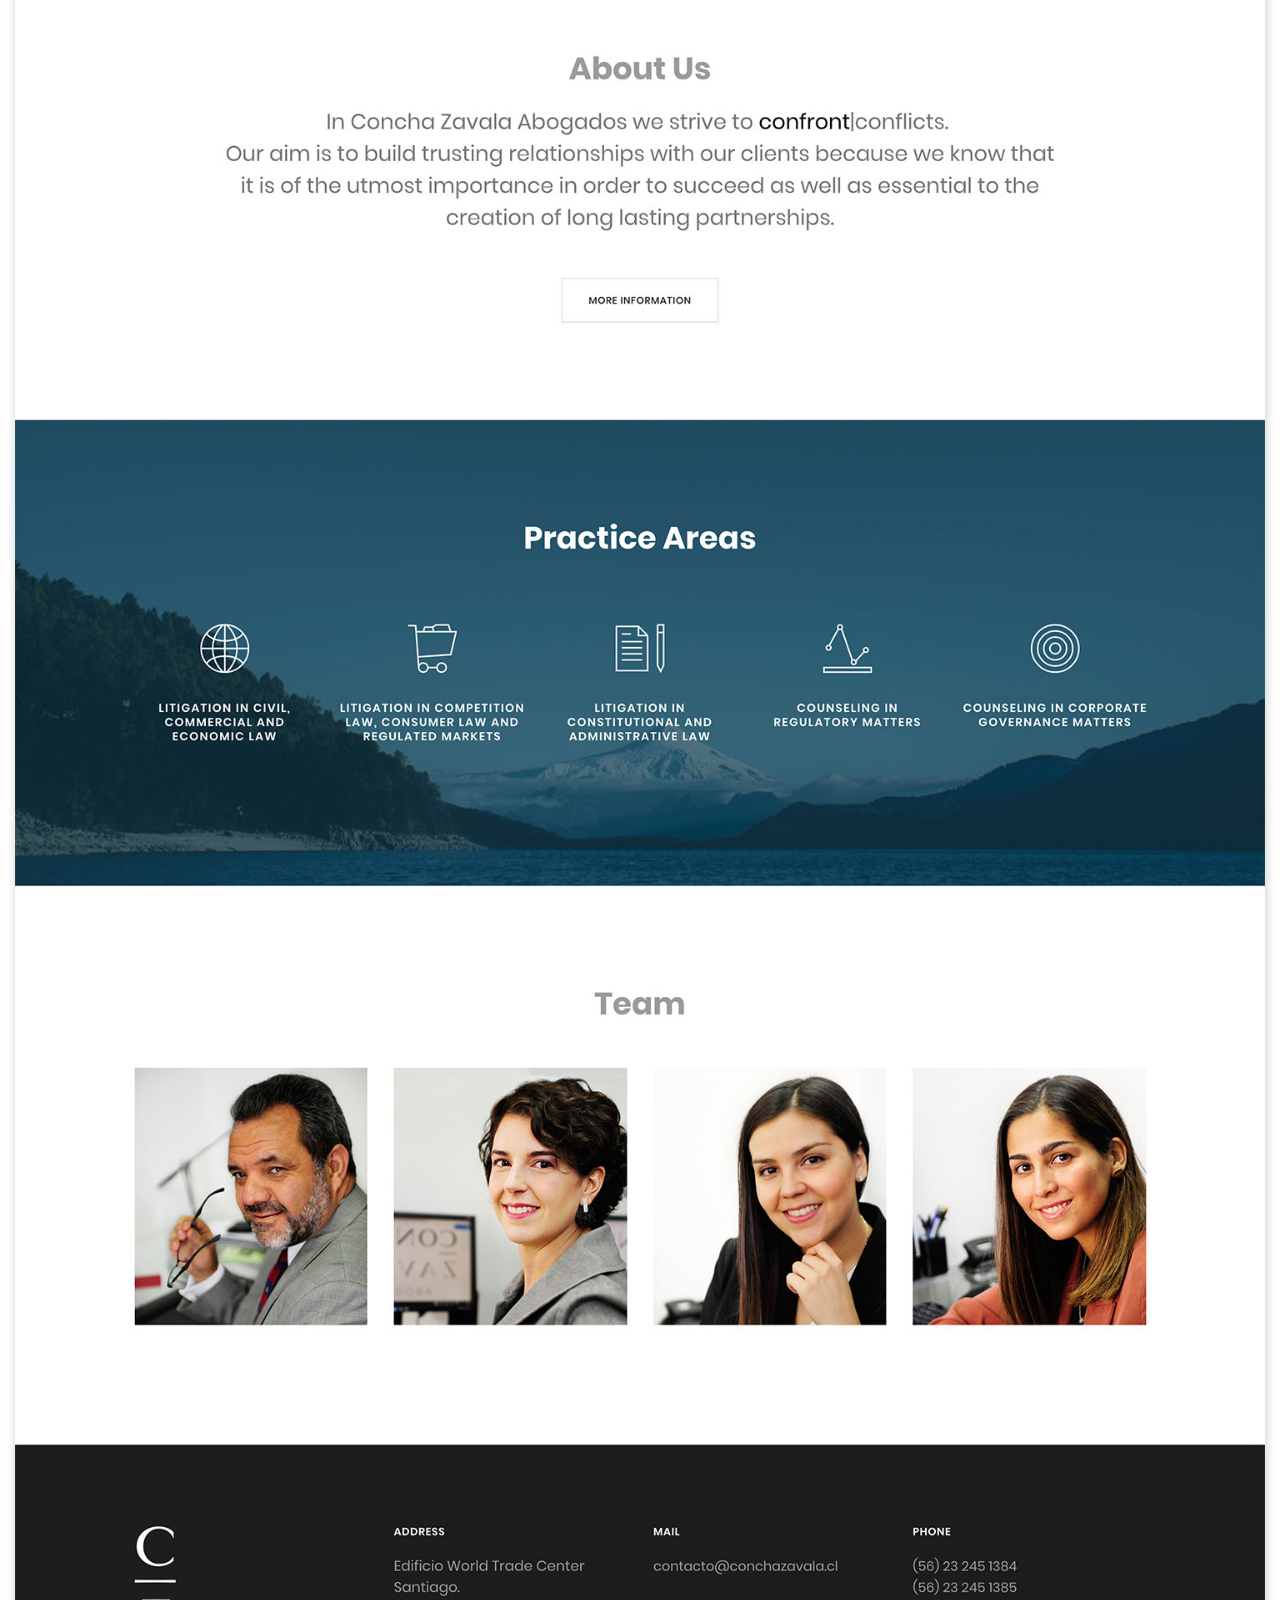
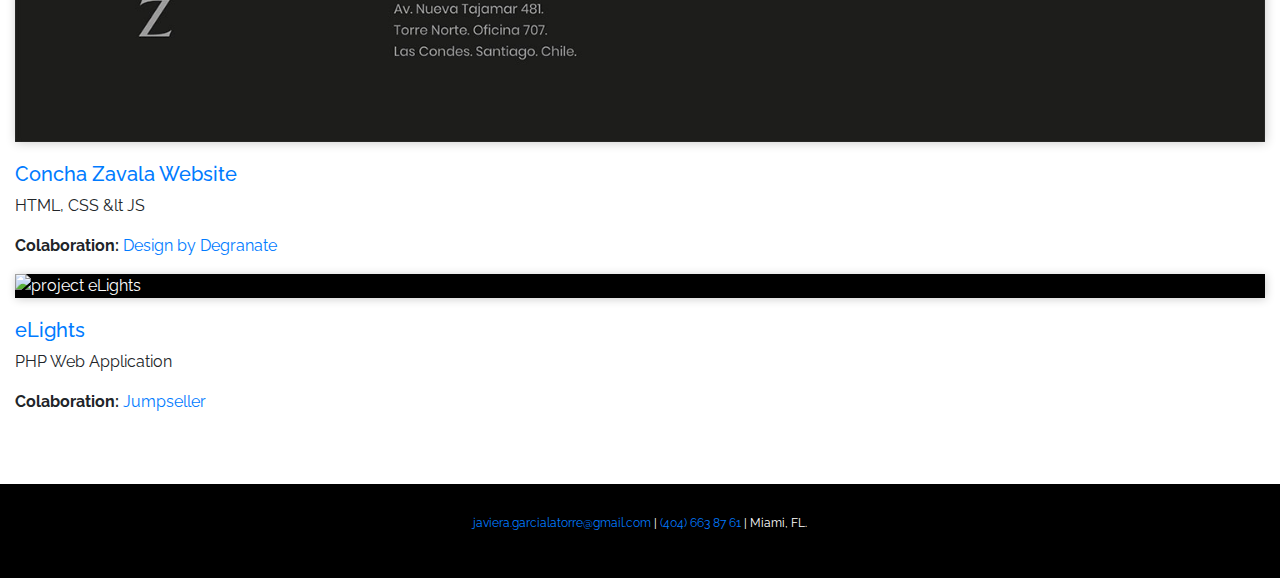
==== commit b7fed7be: "another ampersand correction" ====
--- a/index.html
+++ b/index.html
@@ -1,111 +1,327 @@
 <!DOCTYPE html>
 <html lang="en">
+
 <head>
     <meta charset="UTF-8">
     <meta name="viewport" content="width=device-width, initial-scale=1.0">
     <meta http-equiv="X-UA-Compatible" content="ie=edge">
     <title>Garcia Portfolio</title>
-    <link rel="shortcut icon" href="./assets/images/favicon.png" type="image/png"/>
-    <link rel="stylesheet" href="https://stackpath.bootstrapcdn.com/bootstrap/4.3.1/css/bootstrap.min.css" integrity="sha384-ggOyR0iXCbMQv3Xipma34MD+dH/1fQ784/j6cY/iJTQUOhcWr7x9JvoRxT2MZw1T" crossorigin="anonymous">
+    <link rel="shortcut icon" href="./assets/images/favicon.png" type="image/png" />
+    <link rel="stylesheet" href="https://stackpath.bootstrapcdn.com/bootstrap/4.3.1/css/bootstrap.min.css"
+        integrity="sha384-ggOyR0iXCbMQv3Xipma34MD+dH/1fQ784/j6cY/iJTQUOhcWr7x9JvoRxT2MZw1T" crossorigin="anonymous">
     <link rel="stylesheet" href="./assets/css/style.css">
-    <link href="https://fonts.googleapis.com/css?family=DM+Serif+Display|Raleway:300,400,700&display=swap" rel="stylesheet">
+    <link href="https://fonts.googleapis.com/css?family=DM+Serif+Display|Raleway:300,400,700&display=swap"
+        rel="stylesheet">
 </head>
 
 <body>
     <nav class="navbar navbar-expand-lg navbar-light bg-white">
         <div class="container">
             <a class="navbar-brand" href="./index.html">G.</a>
-            <button class="navbar-toggler" type="button" data-toggle="collapse" data-target="#navbarSupportedContent" aria-controls="navbarSupportedContent" aria-expanded="false" aria-label="Toggle navigation">
-            <span class="navbar-toggler-icon"></span>
+            <button class="navbar-toggler" type="button" data-toggle="collapse" data-target="#navbarSupportedContent"
+                aria-controls="navbarSupportedContent" aria-expanded="false" aria-label="Toggle navigation">
+                <span class="navbar-toggler-icon"></span>
             </button>
-        
+
             <div class="collapse navbar-collapse" id="navbarSupportedContent">
-            <ul class="navbar-nav ml-auto">
-                <li class="nav-item">
-                <a class="nav-link" href="./index.html#portfolio">Portfolio</a>
-                </li>
-                <li class="nav-item">
-                <a class="nav-link" href="./about.html">About</a>
-                </li>
-                <li class="nav-item">
-                <a class="nav-link" href="./contact.html">Contact</a>
-                </li>
-            </ul>
+                <ul class="navbar-nav ml-auto">
+                    <li class="nav-item">
+                        <a class="nav-link active" href="./index.html">Portfolio</a>
+                    </li>
+                    <li class="nav-item">
+                        <a class="nav-link" href="./about.html">About</a>
+                    </li>
+                    <li class="nav-item">
+                        <a class="nav-link" href="./contact.html">Contact</a>
+                    </li>
+                </ul>
             </div>
         </div>
     </nav>
     <div class="container">
         <div class="row intro">
             <div class="col col-md-8">
-                <h1>Garcia.</h1>
+                <h1>Portfolio / <small>Javiera Garcia L.</small></h1>
                 <p>I'm a woman who loves coding! I hope you like my work!</p>
             </div>
         </div>
-        <div class="row" id="portfolio">
-                <div class="card-columns portfolio-grid">
-                    <div class="card bg-dark text-white">
-                                <img src="./assets/images/travel.jpg" class="card-img" alt="project Cated">
-                                <div class="card-img-overlay">
-                                    <h5 class="card-title">Let's Travel</h5>
-                                    <p>HTML, CSS % JS / External API</p>
-                                    <p><strong>Colaboration:</strong> Chris, Horacio, Krithica & Michael</p>
-                                    <a href="https://zigybass.github.io/Travel-Guide/index.html" target="_blank">Review the project!</a>
-                                </div>
-                     </div>
-                    <div class="card bg-dark text-white">
-                        <img src="./assets/images/estudio-lewin.jpg" class="card-img" alt="project Cated">
-                        <div class="card-img-overlay">
-                            <h5 class="card-title">Estudio Lewin</h5>
-                            <p><strong>Framework:</strong> Drupal / Content Management Web Application</p>
-                            <p><strong>Colaboration:</strong> <a href="https://degranate.cl/">Design by Degranate</a></p>
-                            <a href="http://www.estudiolewin.cl/en/" target="_blank">Review the project!</a>
-                        </div>
-                    </div>
-                    
-                    <div class="card bg-dark text-white">
-                            <img src="./assets/images/proquiel.jpg" class="card-img" alt="project Proquiel">
-                            <div class="card-img-overlay">
-                                <h5 class="card-title">Proquiel</h5>
-                                <p><strong>Framework:</strong> Drupal / Content Management Web Application</p>
-                                <p><strong>Colaboration:</strong> <a href="https://dsy.cl/">Dsy</a></p>
-                                <a href="http://www.proquiel.cl/en" target="_blank">Review the project!</a>
-                            </div>
-                    </div>
-                    <div class="card bg-dark text-white">
-                        <img src="./assets/images/cated.jpg" class="card-img" alt="project Cated">
-                        <div class="card-img-overlay">
-                            <h5 class="card-title">Cated</h5>
-                            <p><strong>Framework:</strong> Symphony / PHP Web Application</p>
-                            <p><strong>Colaboration:</strong> <a href="https://dsy.cl/">Dsy</a></p>
-                            <a href="https://cated.cl/en/" target="_blank">Review the project!</a>
-                        </div>
-                    </div>
-                    <div class="card bg-dark text-white">
-                            <img src="./assets/images/trivia.jpg" class="card-img" alt="project Cated">
-                            <div class="card-img-overlay">
-                                <h5 class="card-title">JS Trivia Game</h5>
-                                <p>HTML, CSS % JS</p>
-                                <a href="https://coti-garcia.github.io/TriviaGame/" target="_blank">Review the project!</a>
-                            </div>
-                    </div>
-                    <div class="card bg-dark text-white">
-                            <img src="./assets/images/cz.jpg" class="card-img" alt="project Cated">
-                            <div class="card-img-overlay">
-                                <h5 class="card-title">Concha Zavala Website</h5>
-                                <p>HTML, CSS % JS</h3>
-                                <p><strong>Colaboration:</strong> <a href="https://degranate.cl/">Design by Degranate</a></p>
-                                <a href="http://conchazavala.cl/en/index.php" target="_blank">Review the project!</a>
-                            </div>
-                        </div>
-                </div>
+        <div class="row filter">
+            <div class="col">
+                <button class='btn btn-sm btn-outline-dark current' data-filter="*">All</button>
+                <button class='btn btn-sm btn-outline-dark' data-filter=".e-commerce">E-commerce</button>
+                <button class='btn btn-sm btn-outline-dark' data-filter=".drupal">Drupal (CMS)</button>
+                <button class='btn btn-sm btn-outline-dark' data-filter=".full-stack">Full Stack Certificate</button>
+                <button class='btn btn-sm btn-outline-dark' data-filter=".other">Others</button>
             </div>
         </div>
     </div>
+    <div class="container-fluid">
+        <div id="portfolio">
+            <div class="portfolio-grid">
+                <div class="grid-sizer"></div>
+                <div class="grid-item e-commerce">
+                    <div class="card bg-dark text-white">
+                        <img src="./assets/images/kids.jpg" class="card-img" alt="project KidsTheme">
+                        <div class="card-img-overlay">
+                            <a href="https://jumpseller.com/themes/kids/" target="_blank">
+                                <img src="./assets/images/link.svg" />
+                                <span>Review this project!</span>
+                            </a>
+                        </div>
+                    </div>
+                    <div class="project-description">
+                        <h5><a href="https://jumpseller.com/themes/kids/" target="_blank">Kids Theme</a></h5>
+                        <p>PHP Web Application</p>
+                        <p><strong>Colaboration:</strong> <a href="https://jumpseller.com/">Jumpseller</a></p>
+                    </div>
+                </div>
+                <div class="grid-item  other">
+                    <div class="card bg-dark text-white">
+                        <img src="./assets/images/autoventa.jpg" class="card-img" alt="project Cated">
+                        <div class="card-img-overlay">
+                            <a href="https://autoventa.io/" target="_blank">
+                                <img src="./assets/images/link.svg" />
+                                <span>Review this project!</span>
+                            </a>
+                        </div>
+                    </div>
+                    <div class="project-description">
+                        <h5><a href="https://autoventa.io/" target="_blank">Autoventa</a></h5>
+                        <p><strong>Framework:</strong> Symphony / PHP Web Application</p>
+                        <p><strong>Colaboration:</strong> <a href="https://dsy.cl/">Dsy</a></p>
+                    </div>
+                </div>
+                <div class="grid-item full-stack">
+                    <div class="card bg-dark text-white">
+                        <img src="./assets/images/friend-finder.jpg" class="card-img" alt="project Cated">
+                        <div class="card-img-overlay">
+                            <a href="https://enigmatic-ravine-59780.herokuapp.com/" target="_blank">
+                                <img src="./assets/images/link.svg" />
+                                <span>Review this project!</span>
+                            </a>
+                        </div>
+                    </div>
+                    <div class="project-description">
+                        <h5><a href="https://enigmatic-ravine-59780.herokuapp.com/" target="_blank">Friend Finder</a>
+                        </h5>
+                        <p>Express / Node JS / JS </p>
+                    </div>
+                </div>
+                <div class="grid-item drupal">
+                    <div class="card bg-dark text-white">
+                        <img src="./assets/images/pollachilena.jpg" class="card-img" alt="project Cated">
+                        <div class="card-img-overlay">
+                            <a href="https://www.pollachilena.cl/" target="_blank">
+                                <img src="./assets/images/link.svg" />
+                                <span>Review this project!</span>
+                            </a>
+                        </div>
+                    </div>
+                    <div class="project-description">
+                        <h5><a href="https://www.pollachilena.cl/" target="_blank">Polla Chilena de Beneficiencia</a>
+                        </h5>
+                        <p><strong>Framework:</strong> Drupal</p>
+                        <p><strong>Colaboration:</strong> <a href="https://dsy.cl/">Dsy</a></p>
+                    </div>
+                </div>
+                <div class="grid-item e-commerce">
+                    <div class="card bg-dark text-white">
+                        <img src="./assets/images/notebookstore.jpg" class="card-img" alt="project Notebook Store">
+                        <div class="card-img-overlay">
+                            <a href="https://notebookstore.cl/" target="_blank">
+                                <img src="./assets/images/link.svg" />
+                                <span>Review this project!</span>
+                            </a>
+                        </div>
+                    </div>
+                    <div class="project-description">
+                        <h5><a href="https://notebookstore.cl/" target="_blank">Notebook Store</a></h5>
+                        <p><strong>Framework:</strong> Magento</p>
+                        <p><strong>Colaboration:</strong> <a href="https://dsy.cl/">Dsy</a></p>
+                    </div>
+                </div>
+                <div class="grid-item full-stack">
+                    <div class="card bg-dark text-white">
+                        <img src="./assets/images/fun-club.jpg" class="card-img" alt="project Cated">
+                        <div class="card-img-overlay">
+                            <a href="https://arcane-wildwood-00150.herokuapp.com/" target="_blank">
+                                <img src="./assets/images/link.svg" />
+                                <span>Review this project!</span>
+                            </a>
+                        </div>
+                    </div>
+                    <div class="project-description">
+                        <h5><a href="https://arcane-wildwood-00150.herokuapp.com/" target="_blank">Fan Club</a></h5>
+                        <p>Express / Node JS / JS / CSS / HTML / My SQL</p>
+                        <p><strong>Colaboration:</strong> Chris, Max &amp;lt Bel</p>
+                    </div>
+                </div>
+                <div class="grid-item full-stack">
+                    <div class="card bg-dark text-white">
+                        <img src="./assets/images/spotify-this-song.gif" class="card-img" alt="project Cated">
+                        <div class="card-img-overlay">
+                            <img src="./assets/images/link.svg" />
+                            <a href="http://www.proquiel.cl/en" target="_blank"><span>Review this project GITHUB!</a>
+                        </div>
+                    </div>
+                    <div class="project-description">
+                        <h5>Command Line APP</h5>
+                        <p>Node JS</p>
+                    </div>
+                </div>
+                <div class="grid-item full-stack">
+                    <div class="card bg-dark text-white ">
+                        <img src="./assets/images/travel.jpg" class="card-img" alt="project Cated">
+                        <div class="card-img-overlay">
+                            <a href="https://zigybass.github.io/Travel-Guide/index.html" target="_blank">
+                                <img src="./assets/images/link.svg" />
+                                <span>Review the project!</span>
+                            </a>
+                        </div>
+                    </div>
+                    <div class="project-description">
+                        <h5><a href="https://zigybass.github.io/Travel-Guide/index.html" target="_blank">Let's
+                                Travel</a></h5>
+                        <p>HTML, CSS &amp;lt JS / External API</p>
+                        <p><strong>Colaboration:</strong> Chris, Horacio, Krithica &amp;lt Michael</p>
+                    </div>
+                </div>
+                <div class="grid-item drupal">
+                    <div class="card bg-dark text-white">
+                        <img src="./assets/images/estudio-lewin.jpg" class="card-img" alt="project Cated">
+                        <div class="card-img-overlay">
+                            <a href="http://www.estudiolewin.cl/en/" target="_blank">
+                                <img src="./assets/images/link.svg" />
+                                <span>Review this project!</span>
+                            </a>
+                        </div>
+                    </div>
+                    <div class="project-description">
+                        <h5><a href="http://www.estudiolewin.cl/en/" target="_blank">Estudio Lewin</a></h5>
+                        <p><strong>Framework:</strong> Drupal</p>
+                        <p><strong>Colaboration:</strong> <a href="https://degranate.cl/">Design by
+                                Degranate</a>
+                        </p>
+                    </div>
+                </div>
+                <div class="grid-item drupal">
+                    <div class="card bg-dark text-white">
+                        <img src="./assets/images/proquiel.jpg" class="card-img" alt="project Proquiel">
+                        <div class="card-img-overlay">
+                            <a href="https://github.com/coti-garcia/liri-node-app" target="_blank">
+                                <img src="./assets/images/link.svg" />
+                                <span>Review this project!</span>
+                            </a>
+                        </div>
+                    </div>
+                    <div class="project-description">
+                        <h5><a href="https://github.com/coti-garcia/liri-node-app" target="_blank">Proquiel</a></h5>
+                        <p><strong>Framework:</strong> Drupal</p>
+                        <p><strong>Colaboration:</strong> <a href="https://degranate.cl/">Design by
+                                Degranate</a>
+                        </p>
+                    </div>
+                </div>
+                <div class="grid-item e-commerce">
+                    <div class="card bg-dark text-white">
+                        <img src="./assets/images/singolare.jpg" class="card-img" alt="project Notebook Store">
+                        <div class="card-img-overlay text-center">
+                            <a href="https://www.singolare.cl/" target="_blank">
+                                <img src="./assets/images/link.svg" />
+                                <span>Review this project!</span>
+                            </a>
+                        </div>
+                    </div>
+                    <div class="project-description">
+                        <h5><a href="https://www.singolare.cl/" target="_blank">Singolare</a></h5>
+                        <p><strong>Framework:</strong> Magento</p>
+                        <p><strong>Colaboration:</strong> <a href="https://dsy.cl/">Dsy</a></p>
+                    </div>
+                </div>
+                <div class="grid-item other">
+                    <div class="card bg-dark text-white ">
+                        <img src="./assets/images/cated.jpg" class="card-img" alt="project Cated">
+                        <div class="card-img-overlay">
+                            <img src="./assets/images/link.svg" />
+                            <a href="https://cated.cl/en/" target="_blank"><span>Review this project!</span>
+                            </a>
+                        </div>
+                    </div>
+                    <div class="project-description">
+                        <h5><a href="https://cated.cl/en/" target="_blank">Cated</a></h5>
+                        <p><strong>Framework:</strong> Symphony / PHP Web Application</p>
+                        <p><strong>Colaboration:</strong> <a href="https://dsy.cl/">Dsy</a></p>
+                    </div>
+                </div>
+                <div class="grid-item full-stack">
+                    <div class="card bg-dark text-white">
+                        <img src="./assets/images/trivia.jpg" class="card-img" alt="project Cated">
+                        <div class="card-img-overlay">
+                            <a href="https://coti-garcia.github.io/TriviaGame/" target="_blank">
+                                <img src="./assets/images/link.svg" />
+                                <span>Review this project!</span>
+                            </a>
+                        </div>
+                    </div>
+                    <div class="project-description">
+                        <h5><a href="https://coti-garcia.github.io/TriviaGame/" target="_blank">JS Trivia Game</a></h5>
+                        <p>HTML, CSS &amp;lt JS</p>
+                    </div>
+                </div>
+                <div class="grid-item other">
+                    <div class="card bg-dark text-white ">
+                        <img src="./assets/images/cz.jpg" class="card-img" alt="project Cated">
+                        <div class="card-img-overlay">
+                            <a href="http://conchazavala.cl/en/index.php" target="_blank">
+                                <img src="./assets/images/link.svg" />
+                                <span>Review this project!</span>
+                            </a>
+                        </div>
+                    </div>
+                    <div class="project-description">
+                        <h5><a href="http://conchazavala.cl/en/index.php" target="_blank">Concha Zavala Website</a></h5>
+                        <p>HTML, CSS &amp;lt JS</h3>
+                            <p><strong>Colaboration:</strong> <a href="https://degranate.cl/">Design by
+                                    Degranate</a>
+                            </p>
+                    </div>
+                </div>
+                <div class="grid-item e-commerce">
+                    <div class="card bg-dark text-white ">
+                        <img src="./assets/images/elights.jpg" class="card-img" alt="project eLights">
+                        <div class="card-img-overlay">
+                            <a href="https://elights.cl/" target="_blank">
+                                <img src="./assets/images/link.svg" />
+                                <span>Review this project!</span>
+                            </a>
+                        </div>
+                    </div>
+                    <div class="project-description">
+                        <h5><a href="https://elights.cl/" target="_blank">eLights</a></h5>
+                        <p>PHP Web Application</p>
+                        <p><strong>Colaboration:</strong> <a href="https://jumpseller.com/">Jumpseller</a></p>
+                    </div>
+                </div>
+            </div>
+        </div>
+        <div class="clearfix"></div>
+    </div>
+    </div>
     <footer class="site-footer text-center bg-dark">
-        <p>Copyrights</p>
+        <p><a href="mailto:javiera.garcialatorre@gmail.com">javiera.garcialatorre@gmail.com</a> <span>|</span> <a
+                href="tel:+14046638761">(404) 663 87 61</a> <span>|</span>
+            Miami, FL.</p>
     </footer>
-    <script src="https://code.jquery.com/jquery-3.3.1.slim.min.js" integrity="sha384-q8i/X+965DzO0rT7abK41JStQIAqVgRVzpbzo5smXKp4YfRvH+8abtTE1Pi6jizo" crossorigin="anonymous"></script>
-    <script src="https://cdnjs.cloudflare.com/ajax/libs/popper.js/1.14.7/umd/popper.min.js" integrity="sha384-UO2eT0CpHqdSJQ6hJty5KVphtPhzWj9WO1clHTMGa3JDZwrnQq4sF86dIHNDz0W1" crossorigin="anonymous"></script>
-    <script src="https://stackpath.bootstrapcdn.com/bootstrap/4.3.1/js/bootstrap.min.js" integrity="sha384-JjSmVgyd0p3pXB1rRibZUAYoIIy6OrQ6VrjIEaFf/nJGzIxFDsf4x0xIM+B07jRM" crossorigin="anonymous"></script>
+    <script src="https://code.jquery.com/jquery-3.4.1.min.js"
+        integrity="sha256-CSXorXvZcTkaix6Yvo6HppcZGetbYMGWSFlBw8HfCJo=" crossorigin="anonymous"></script>
+    <script src="https://cdn.jsdelivr.net/npm/popper.js@1.16.0/dist/umd/popper.min.js"
+        integrity="sha384-Q6E9RHvbIyZFJoft+2mJbHaEWldlvI9IOYy5n3zV9zzTtmI3UksdQRVvoxMfooAo"
+        crossorigin="anonymous"></script>
+    <script src="https://stackpath.bootstrapcdn.com/bootstrap/4.4.1/js/bootstrap.min.js"
+        integrity="sha384-wfSDF2E50Y2D1uUdj0O3uMBJnjuUD4Ih7YwaYd1iqfktj0Uod8GCExl3Og8ifwB6"
+        crossorigin="anonymous"></script>
+    <script src="https://unpkg.com/isotope-layout@3/dist/isotope.pkgd.min.js"></script>
+    <script src="./assets/js/main.js"></script>
 </body>
+
 </html>--- a/assets/css/style.css
+++ b/assets/css/style.css
@@ -98,6 +98,7 @@
 .profile img {
     max-width: 250px;
     border-radius: 50%;
+    width: 100%;
 }
 .social-links a{
     display: block;
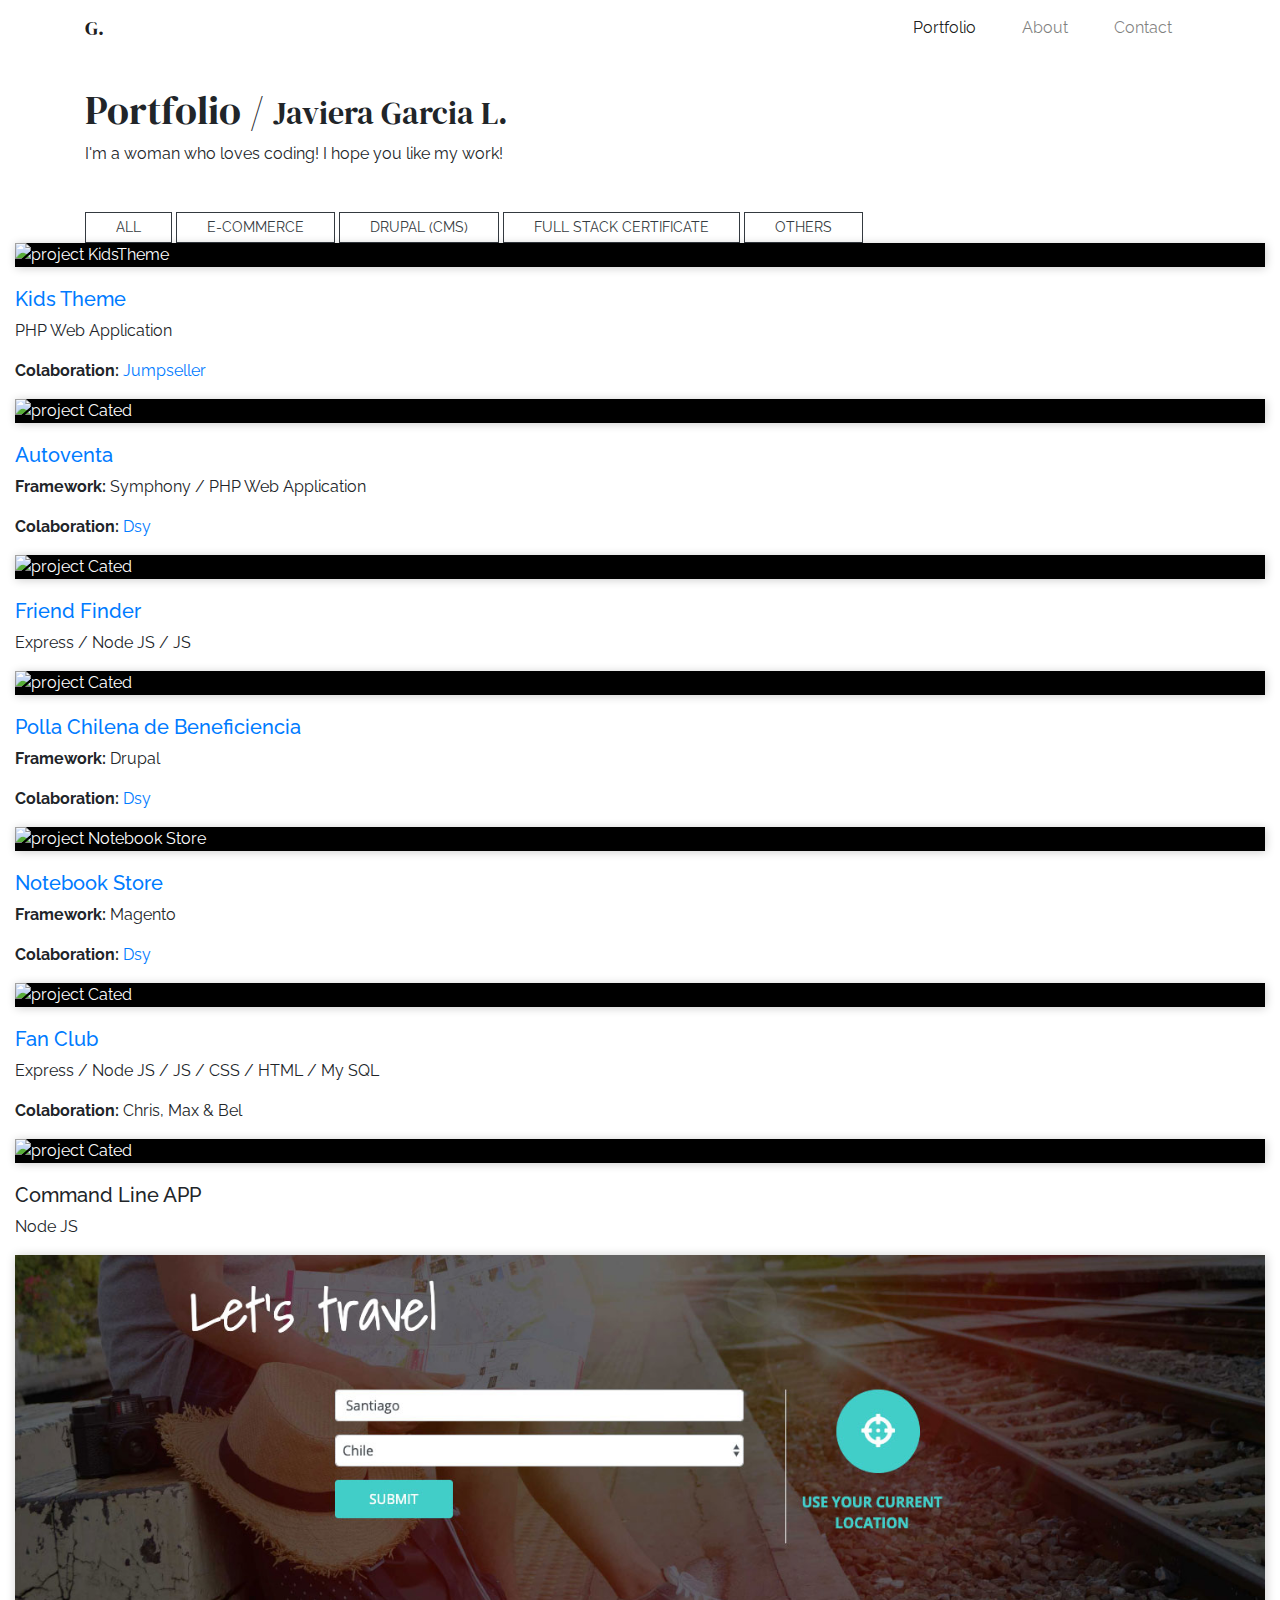
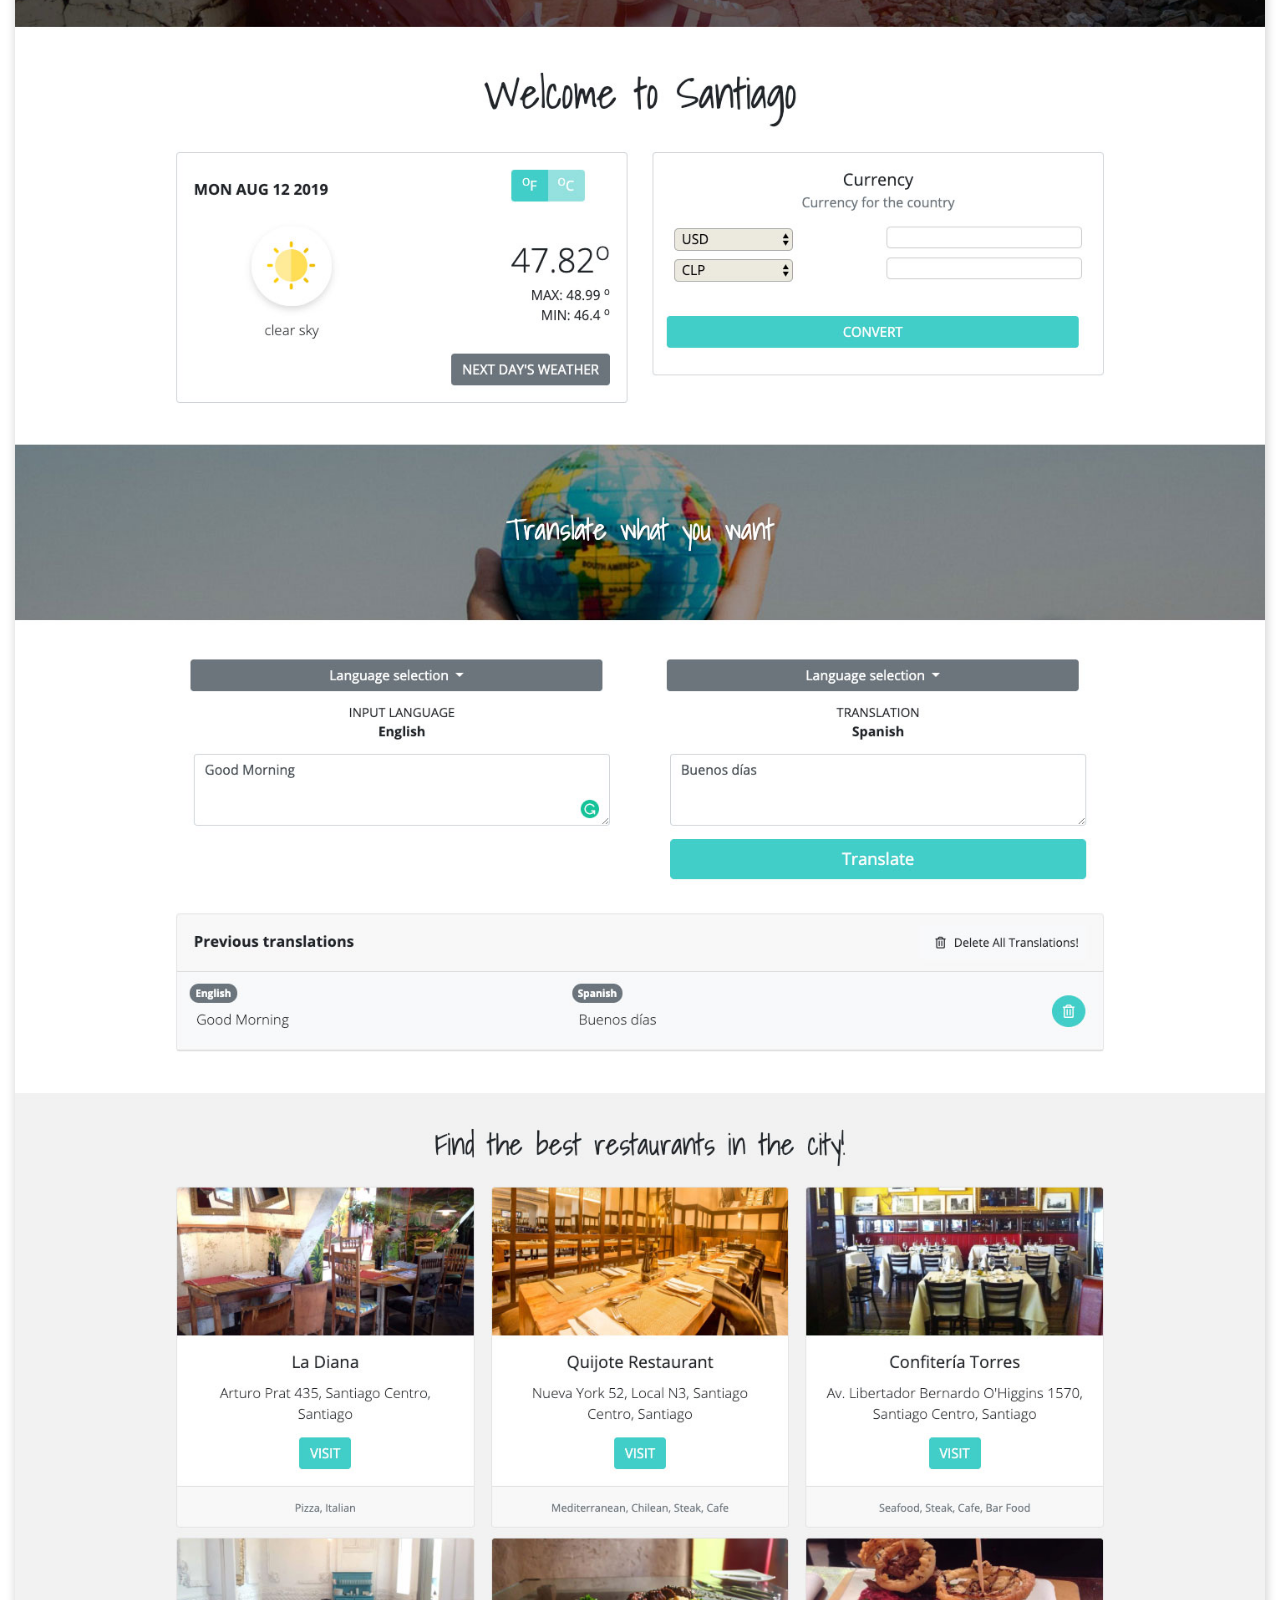
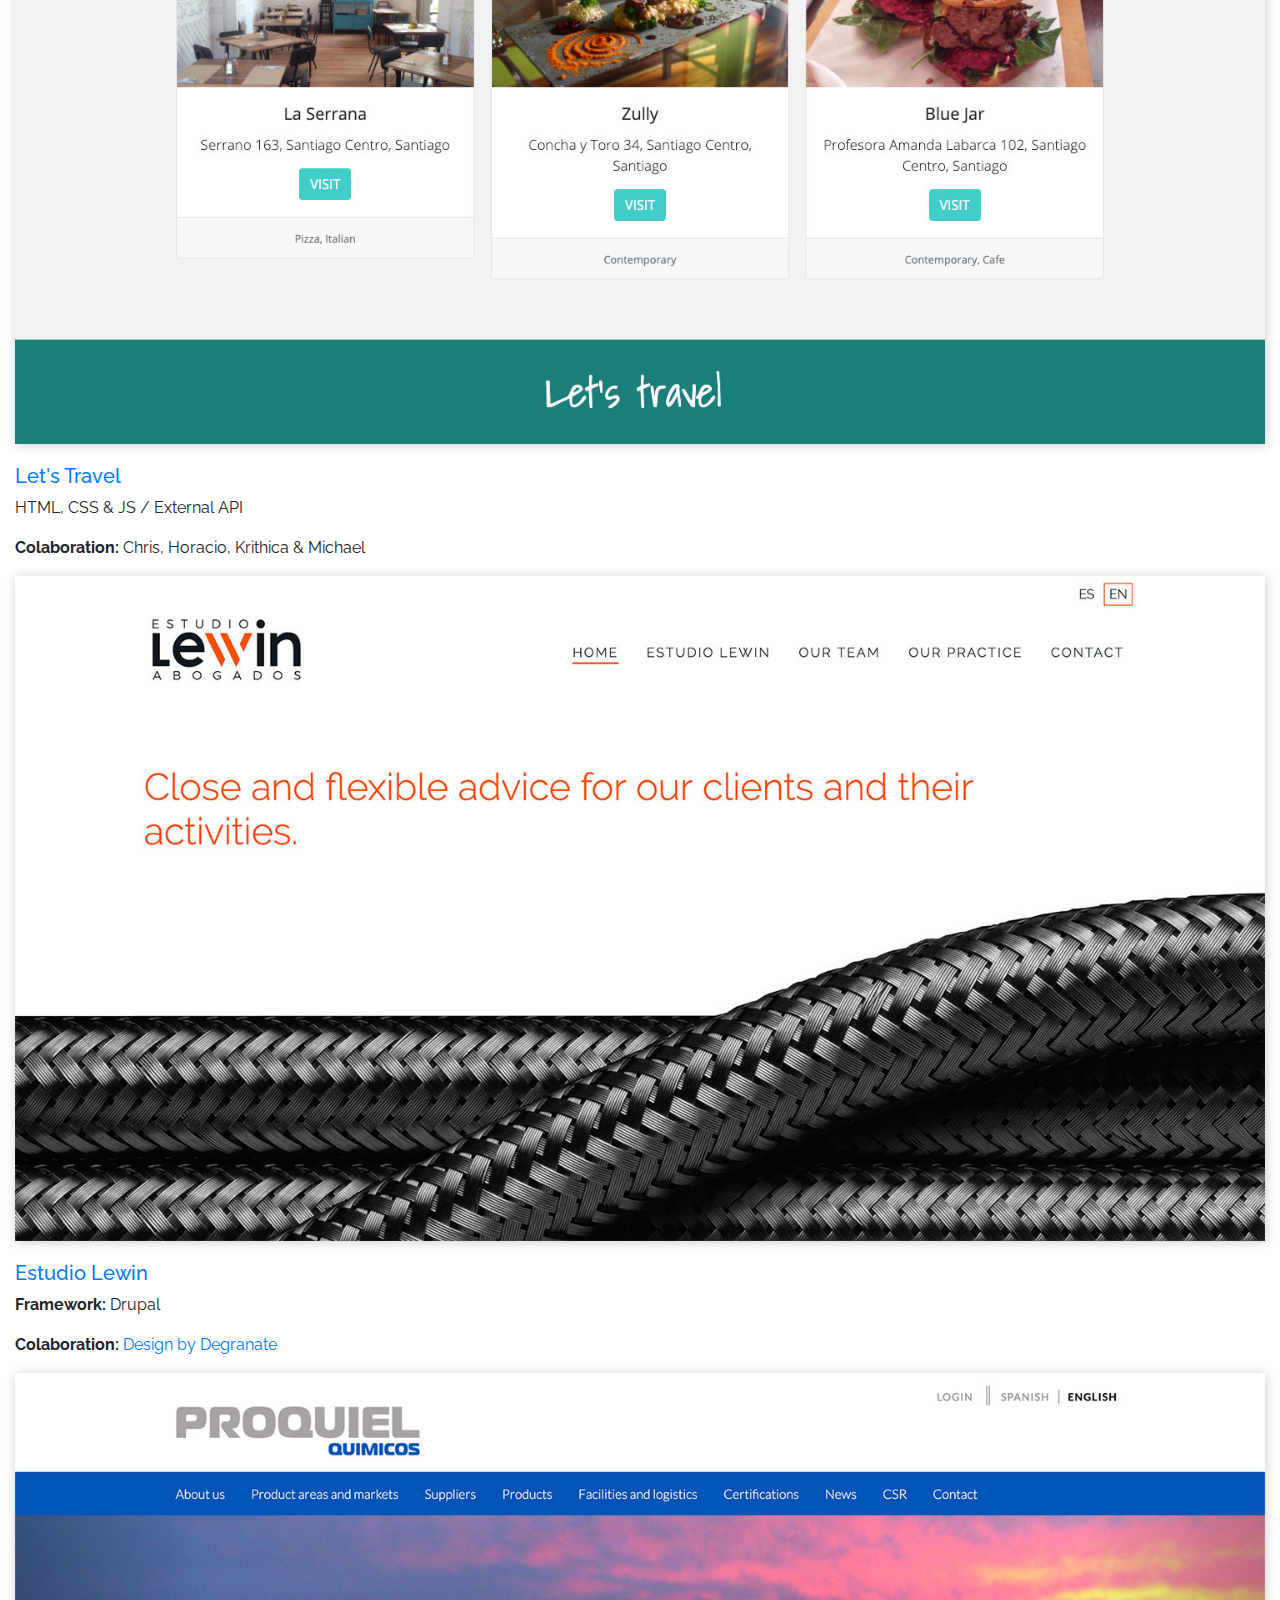
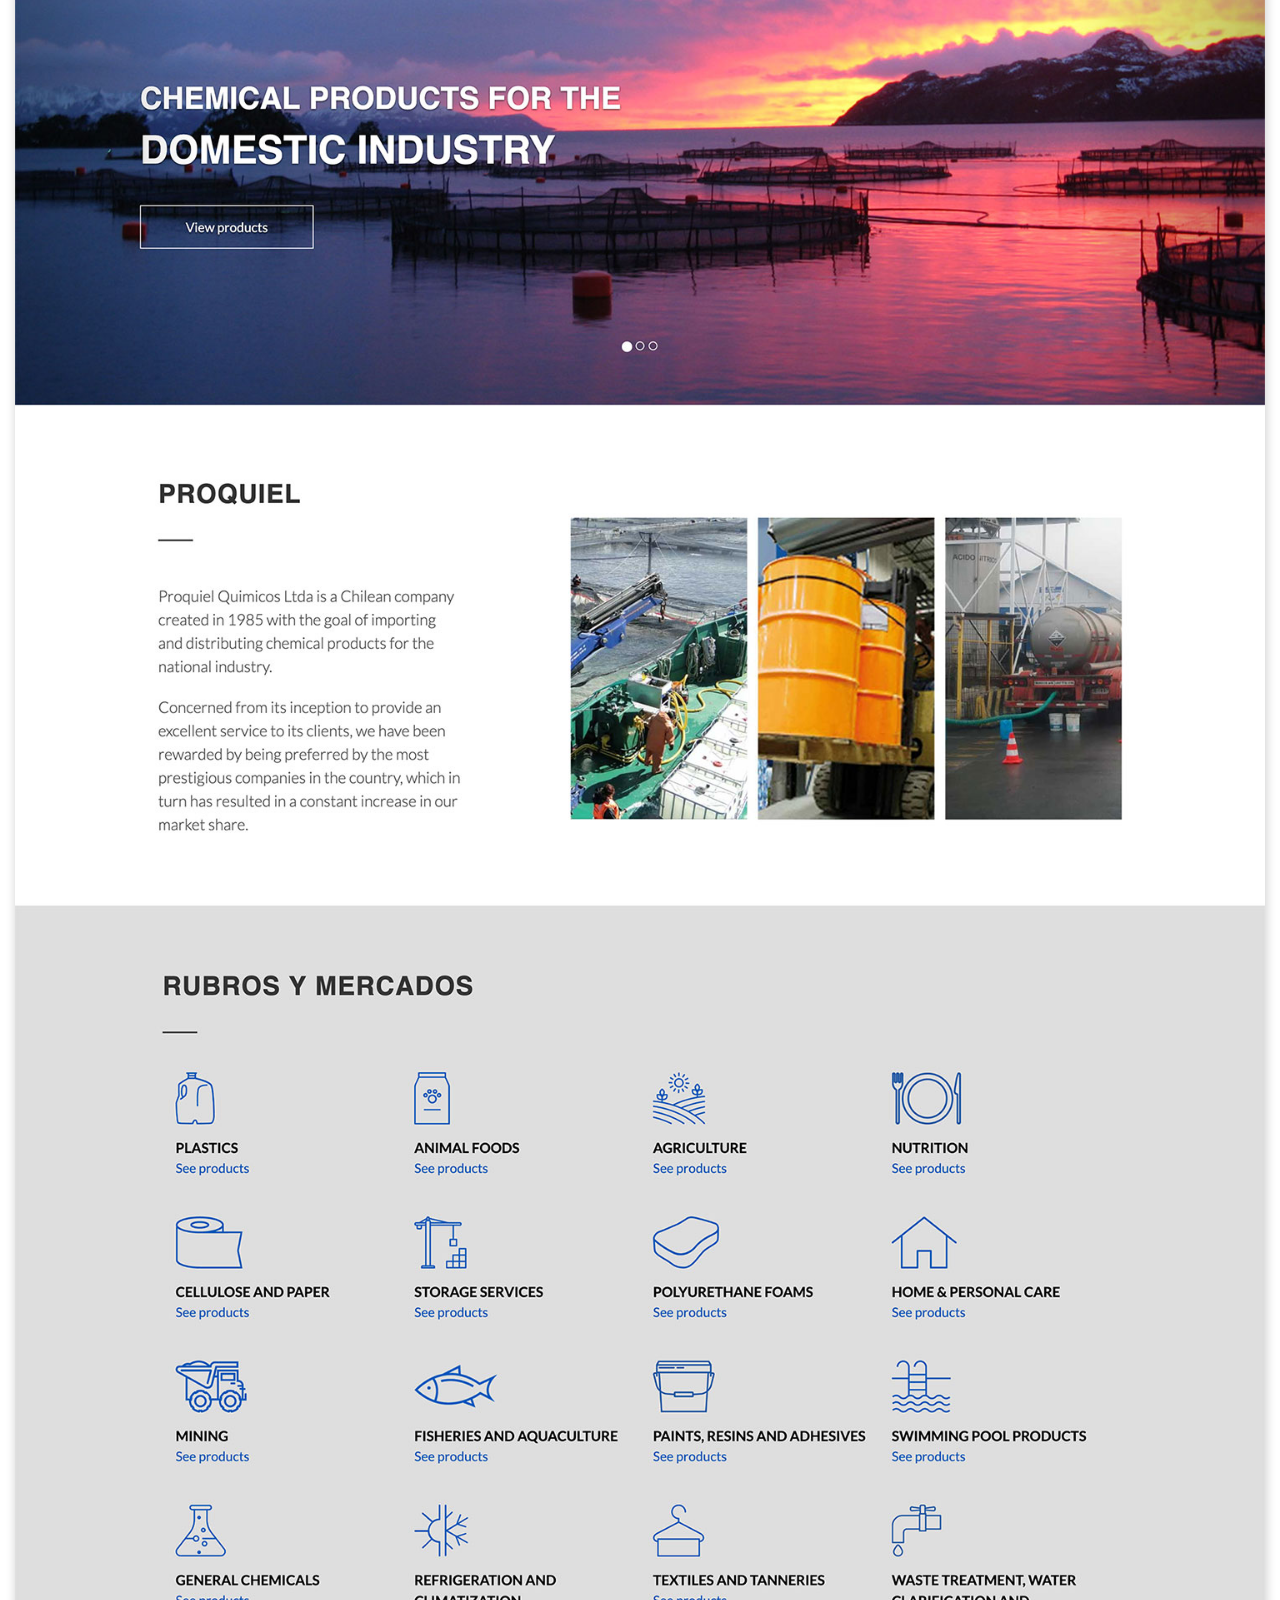
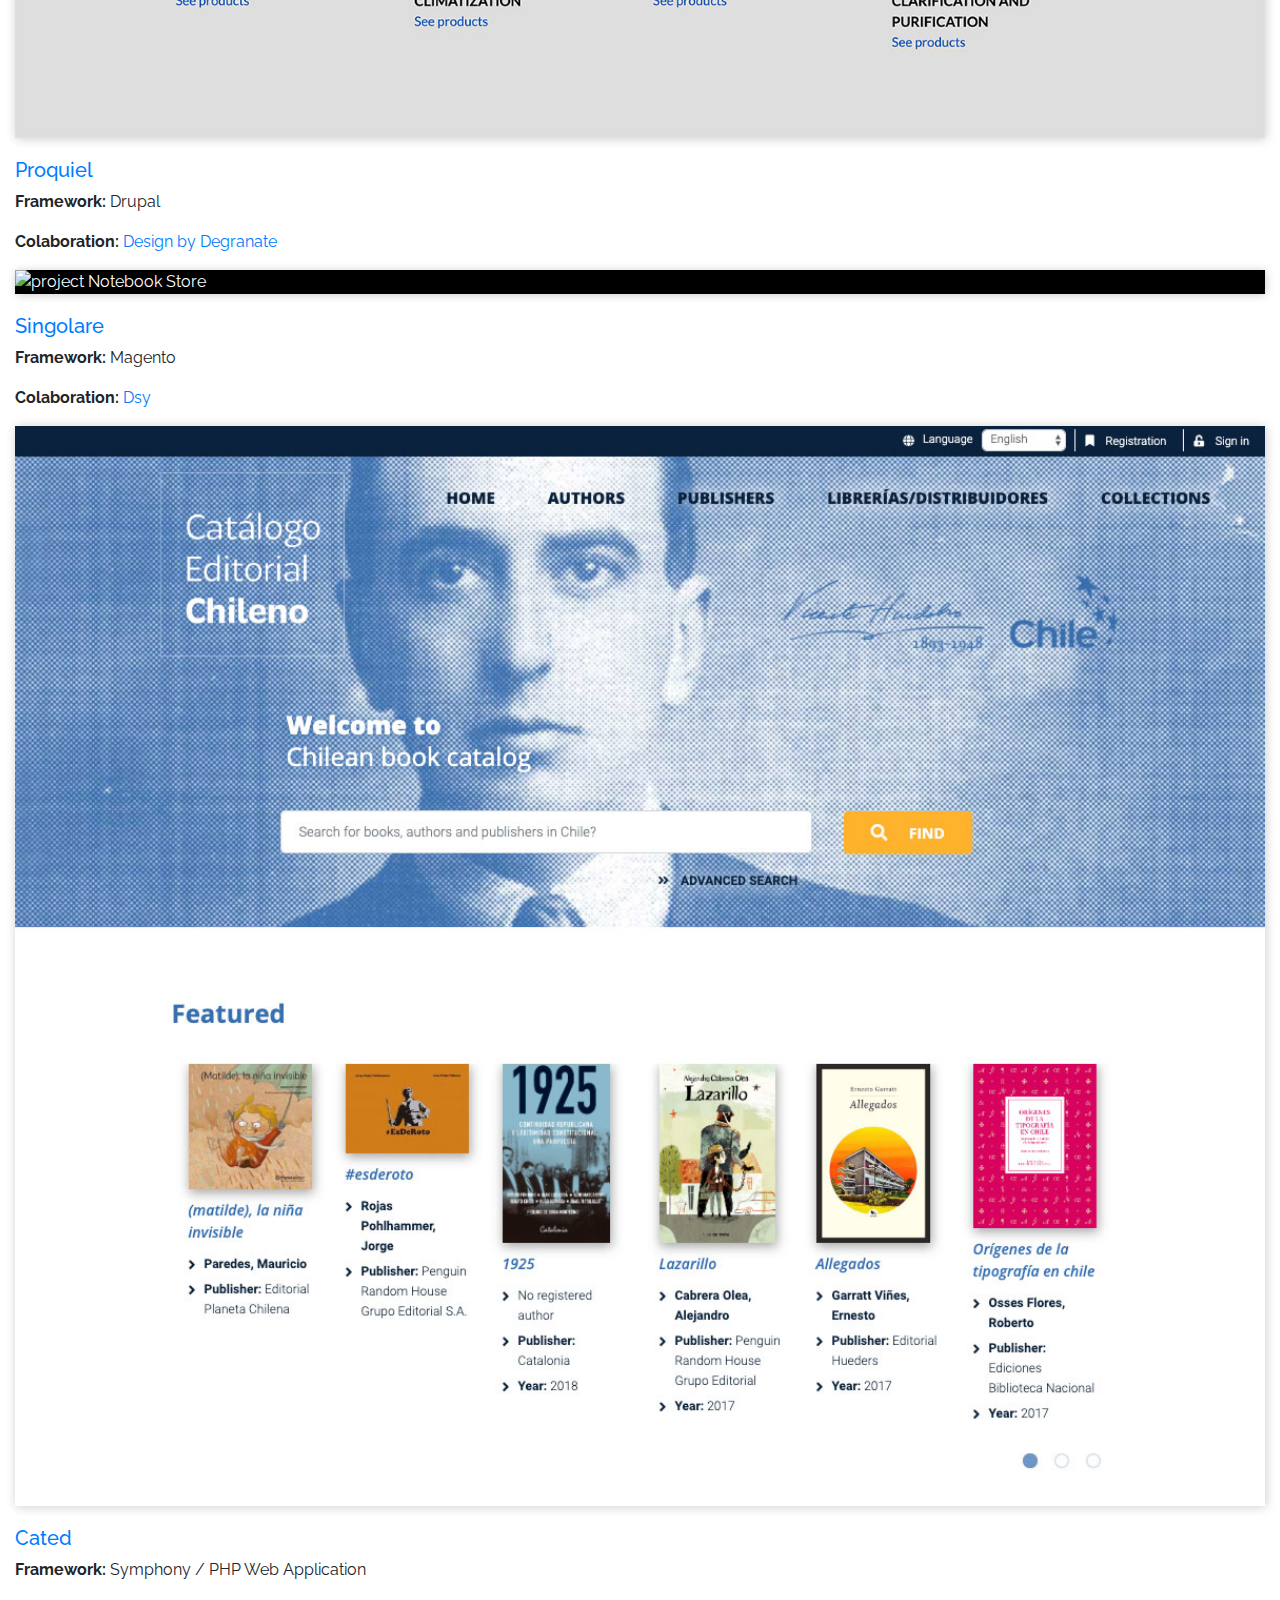
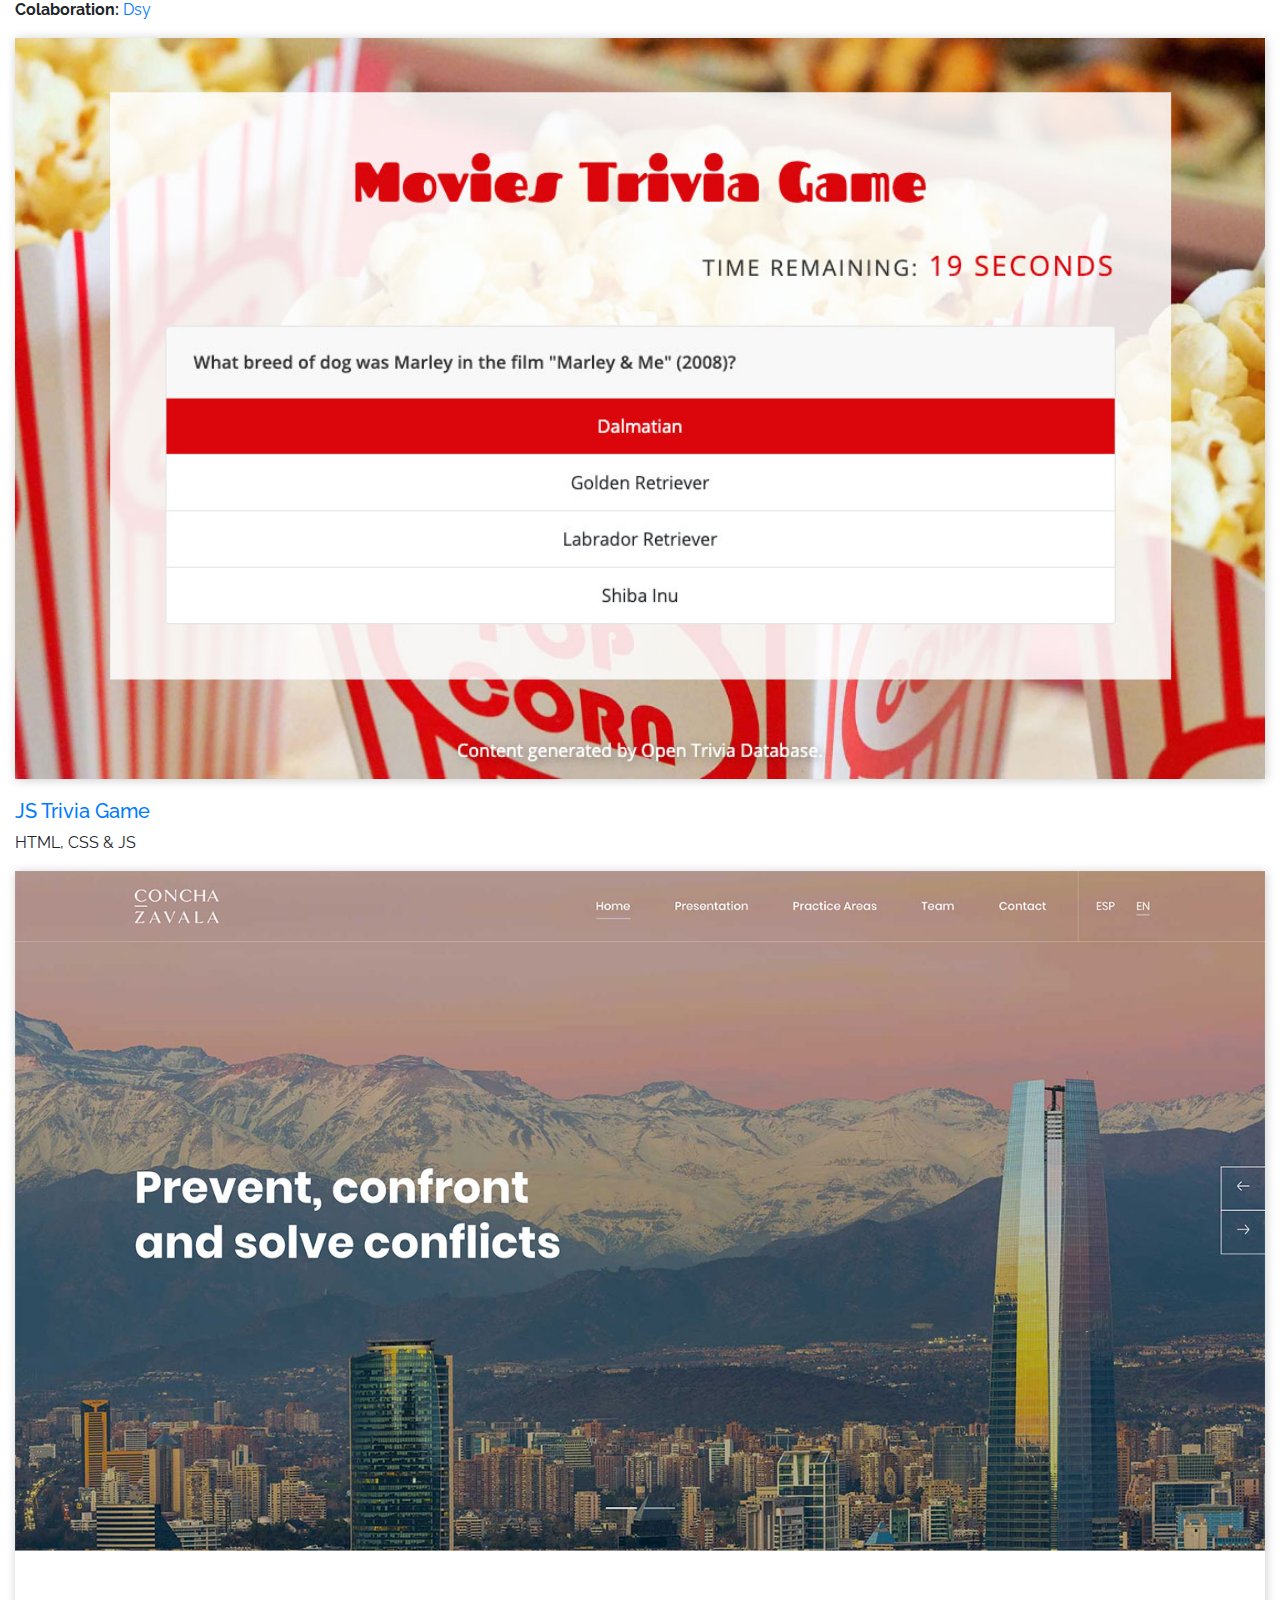
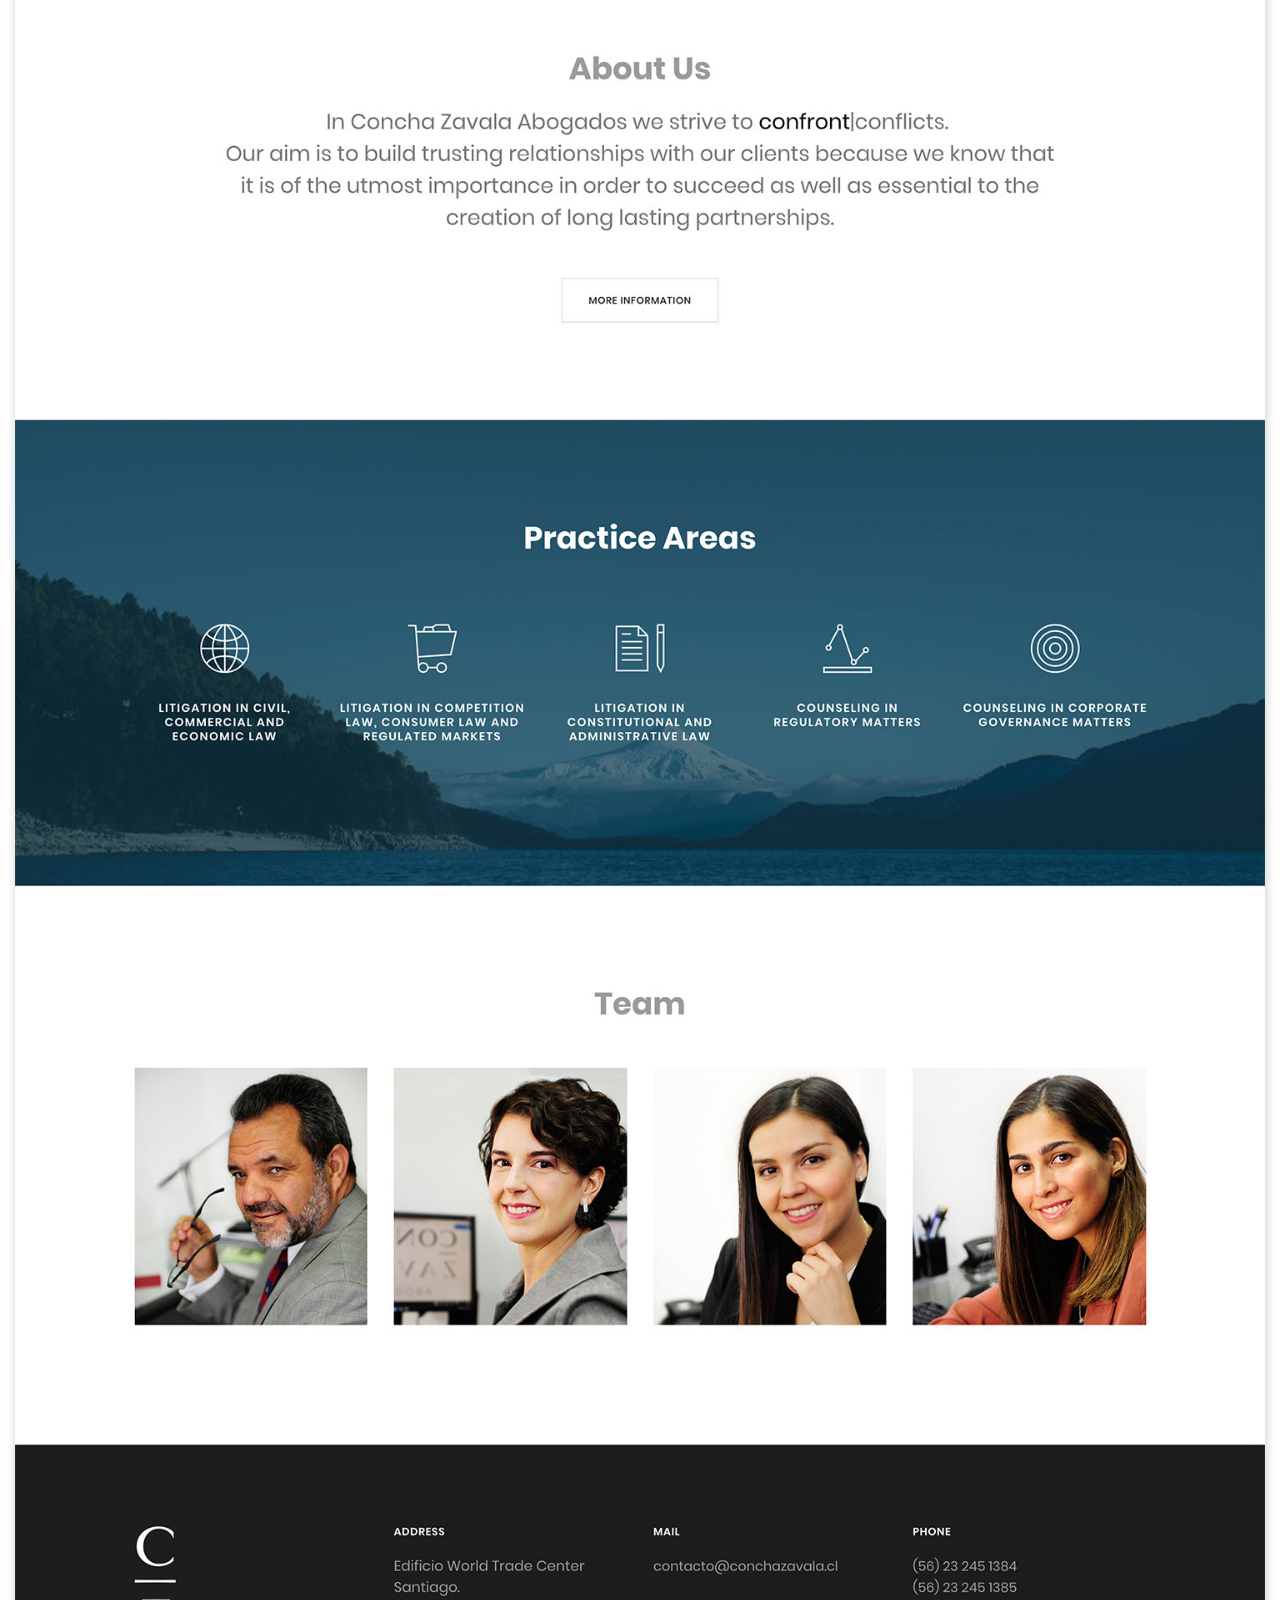
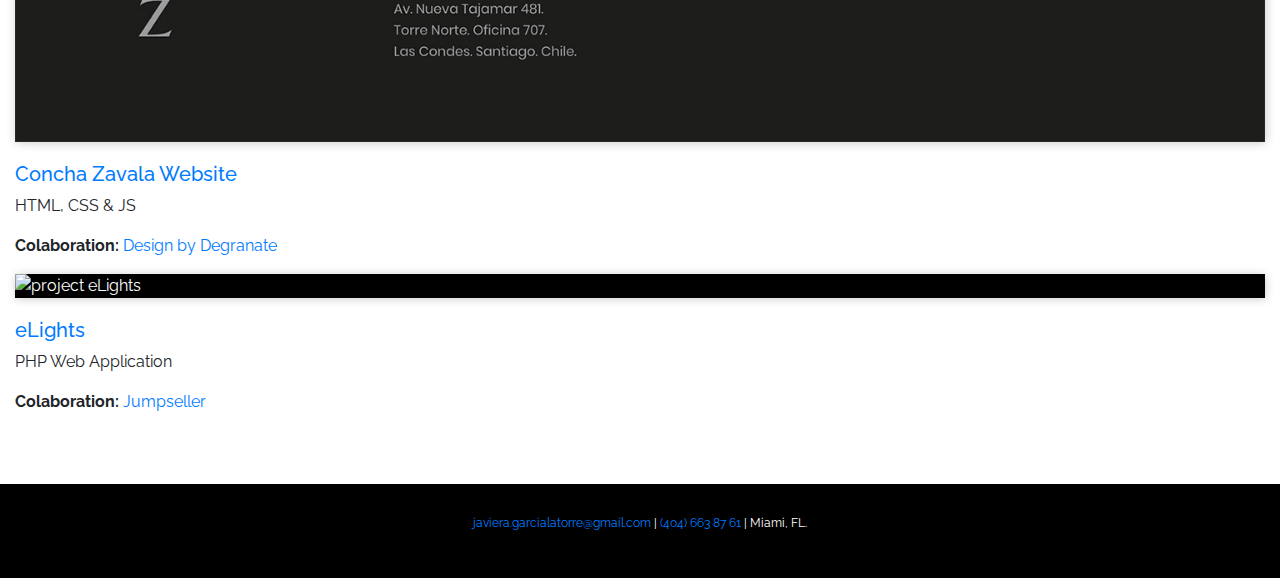
==== commit 916b02e4: "last correction &" ====
--- a/index.html
+++ b/index.html
@@ -153,7 +153,7 @@
                     <div class="project-description">
                         <h5><a href="https://arcane-wildwood-00150.herokuapp.com/" target="_blank">Fan Club</a></h5>
                         <p>Express / Node JS / JS / CSS / HTML / My SQL</p>
-                        <p><strong>Colaboration:</strong> Chris, Max &amp;lt Bel</p>
+                        <p><strong>Colaboration:</strong> Chris, Max &amp; Bel</p>
                     </div>
                 </div>
                 <div class="grid-item full-stack">
@@ -182,8 +182,8 @@
                     <div class="project-description">
                         <h5><a href="https://zigybass.github.io/Travel-Guide/index.html" target="_blank">Let's
                                 Travel</a></h5>
-                        <p>HTML, CSS &amp;lt JS / External API</p>
-                        <p><strong>Colaboration:</strong> Chris, Horacio, Krithica &amp;lt Michael</p>
+                        <p>HTML, CSS &amp; JS / External API</p>
+                        <p><strong>Colaboration:</strong> Chris, Horacio, Krithica &amp; Michael</p>
                     </div>
                 </div>
                 <div class="grid-item drupal">
@@ -265,7 +265,7 @@
                     </div>
                     <div class="project-description">
                         <h5><a href="https://coti-garcia.github.io/TriviaGame/" target="_blank">JS Trivia Game</a></h5>
-                        <p>HTML, CSS &amp;lt JS</p>
+                        <p>HTML, CSS &amp; JS</p>
                     </div>
                 </div>
                 <div class="grid-item other">
@@ -280,7 +280,7 @@
                     </div>
                     <div class="project-description">
                         <h5><a href="http://conchazavala.cl/en/index.php" target="_blank">Concha Zavala Website</a></h5>
-                        <p>HTML, CSS &amp;lt JS</h3>
+                        <p>HTML, CSS &amp; JS</h3>
                             <p><strong>Colaboration:</strong> <a href="https://degranate.cl/">Design by
                                     Degranate</a>
                             </p>
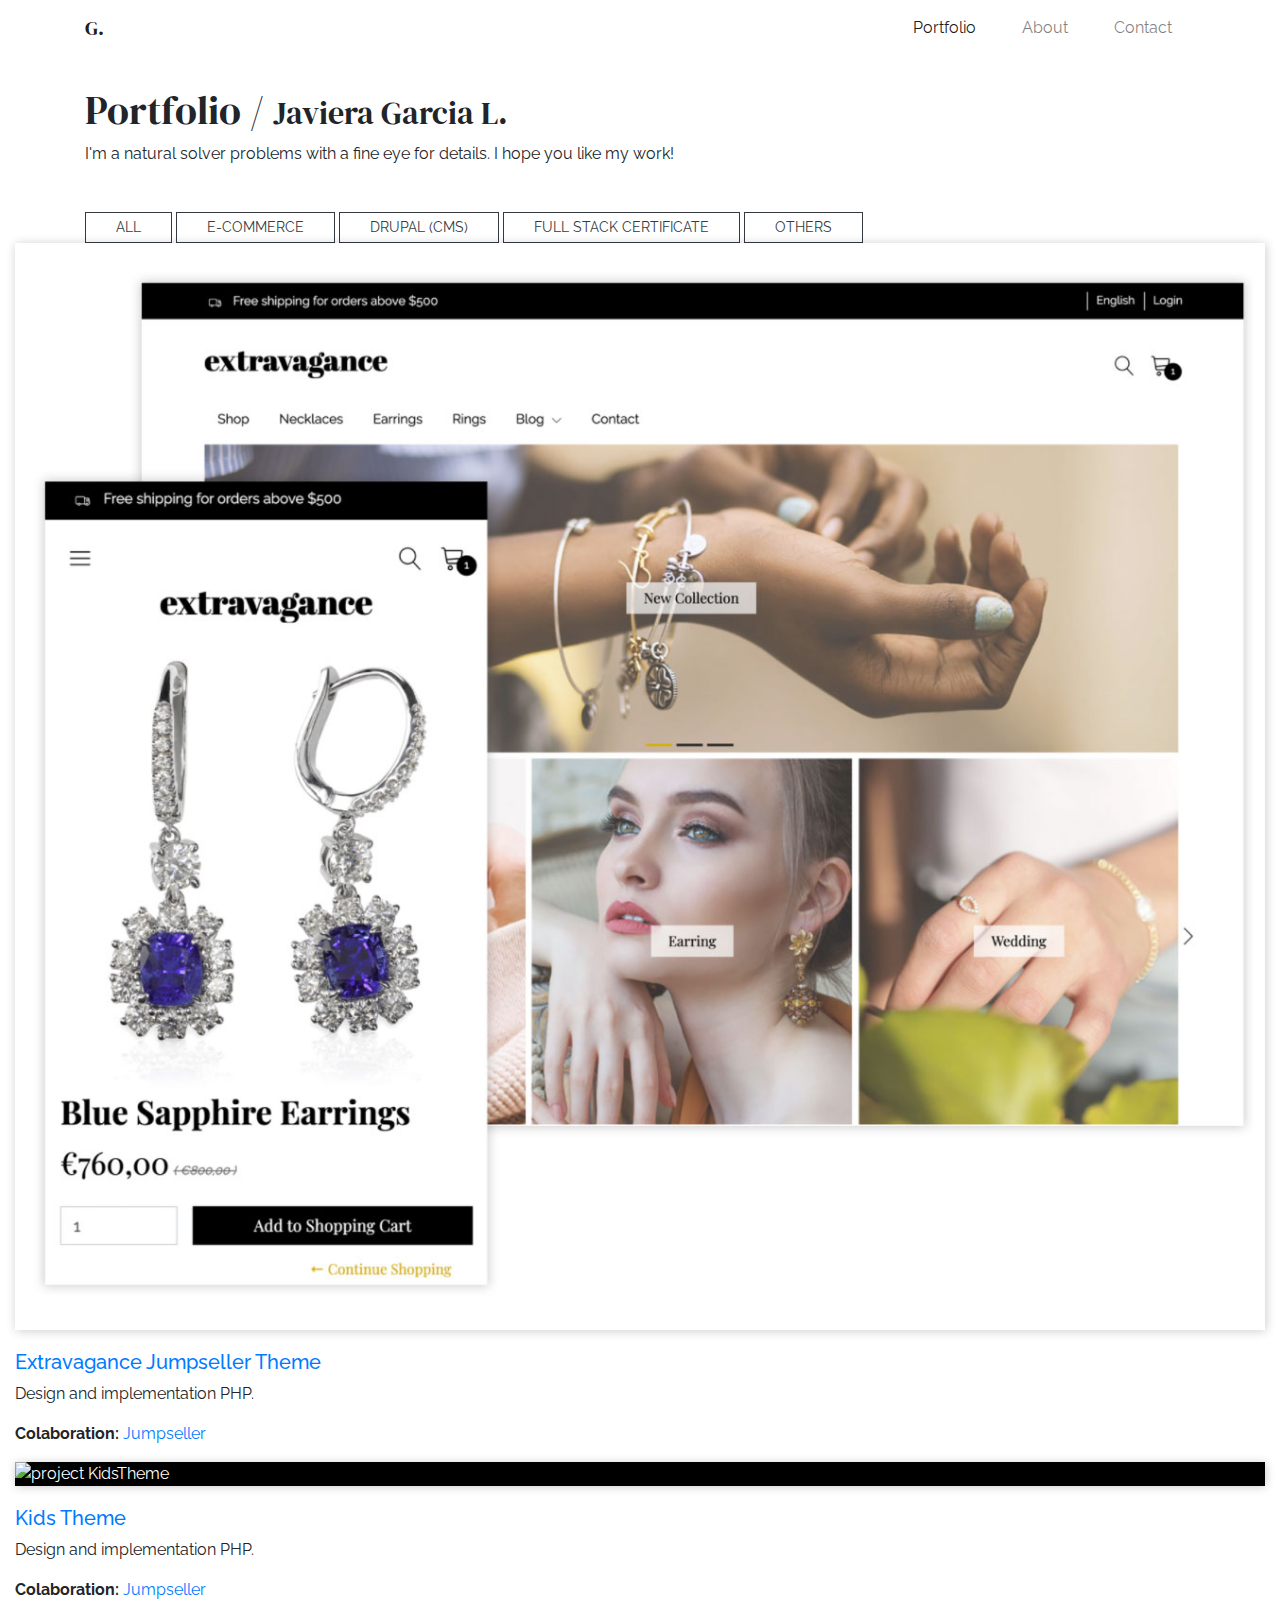
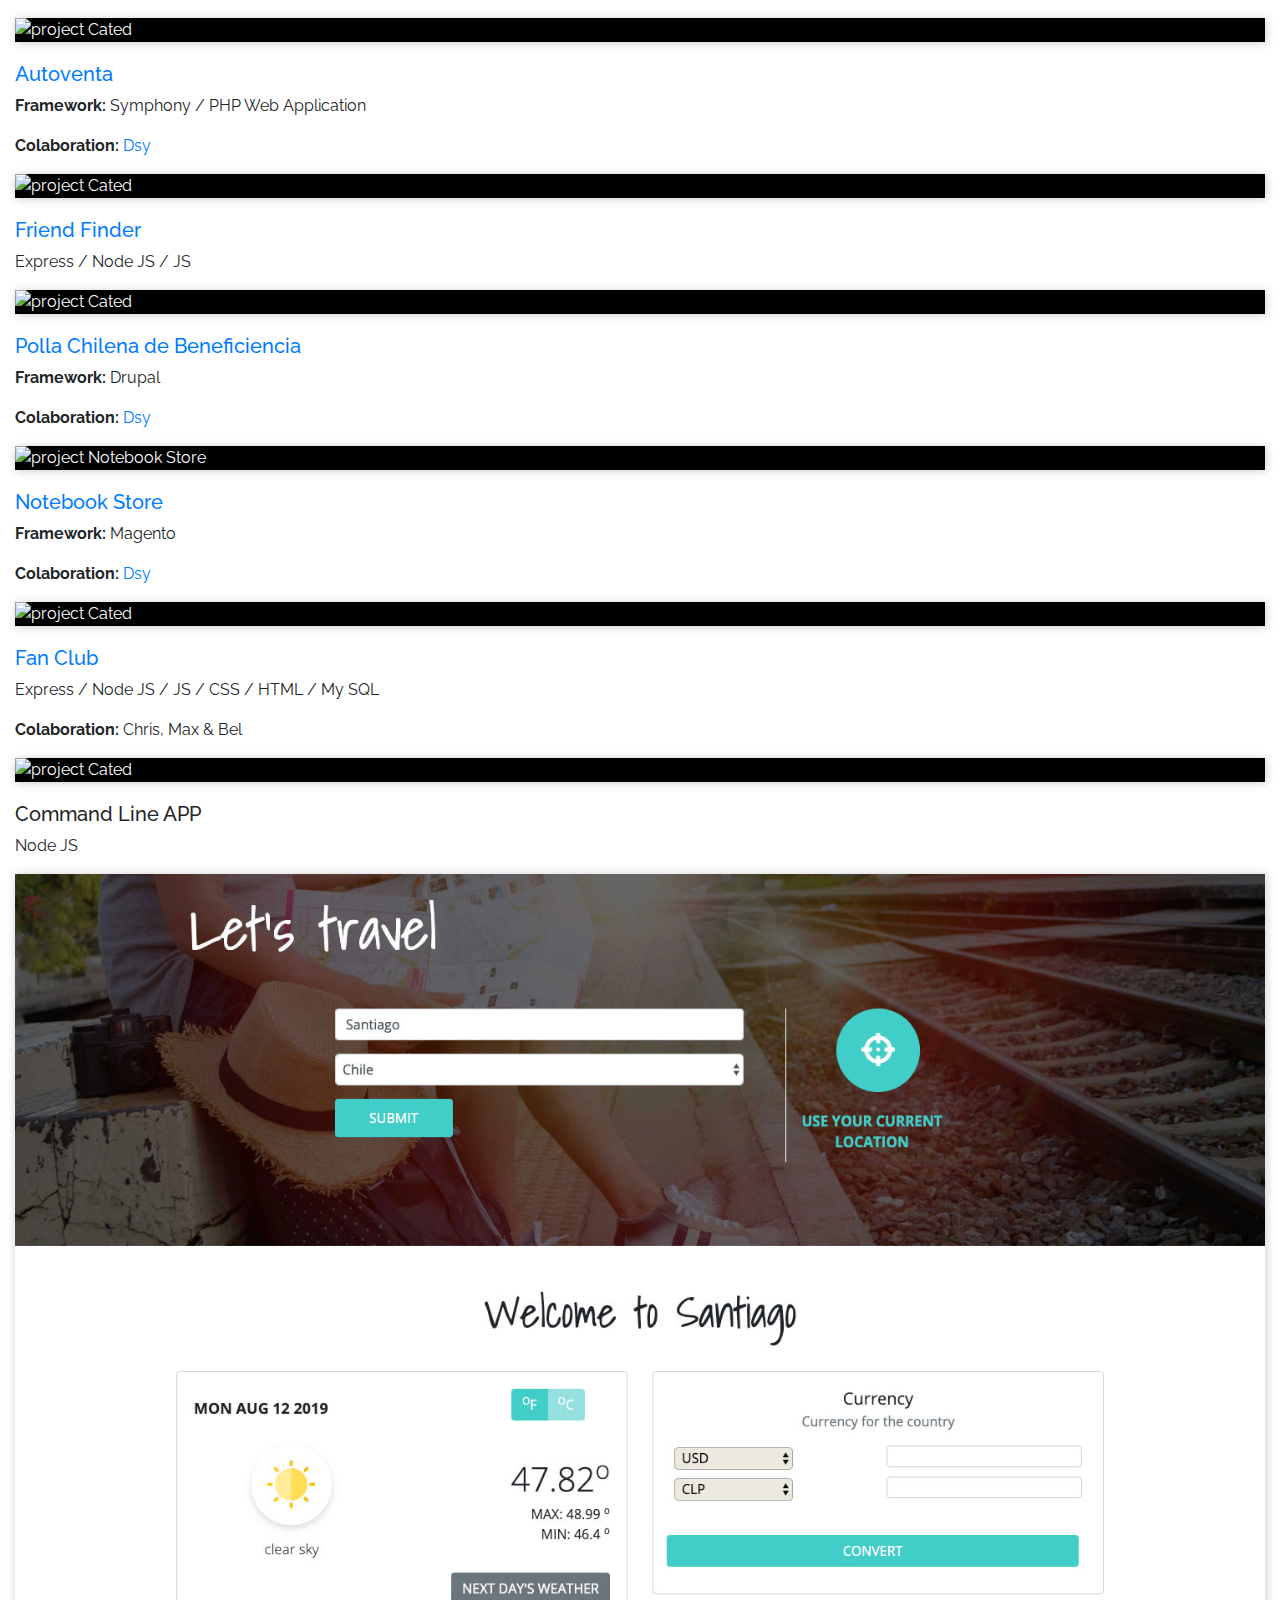
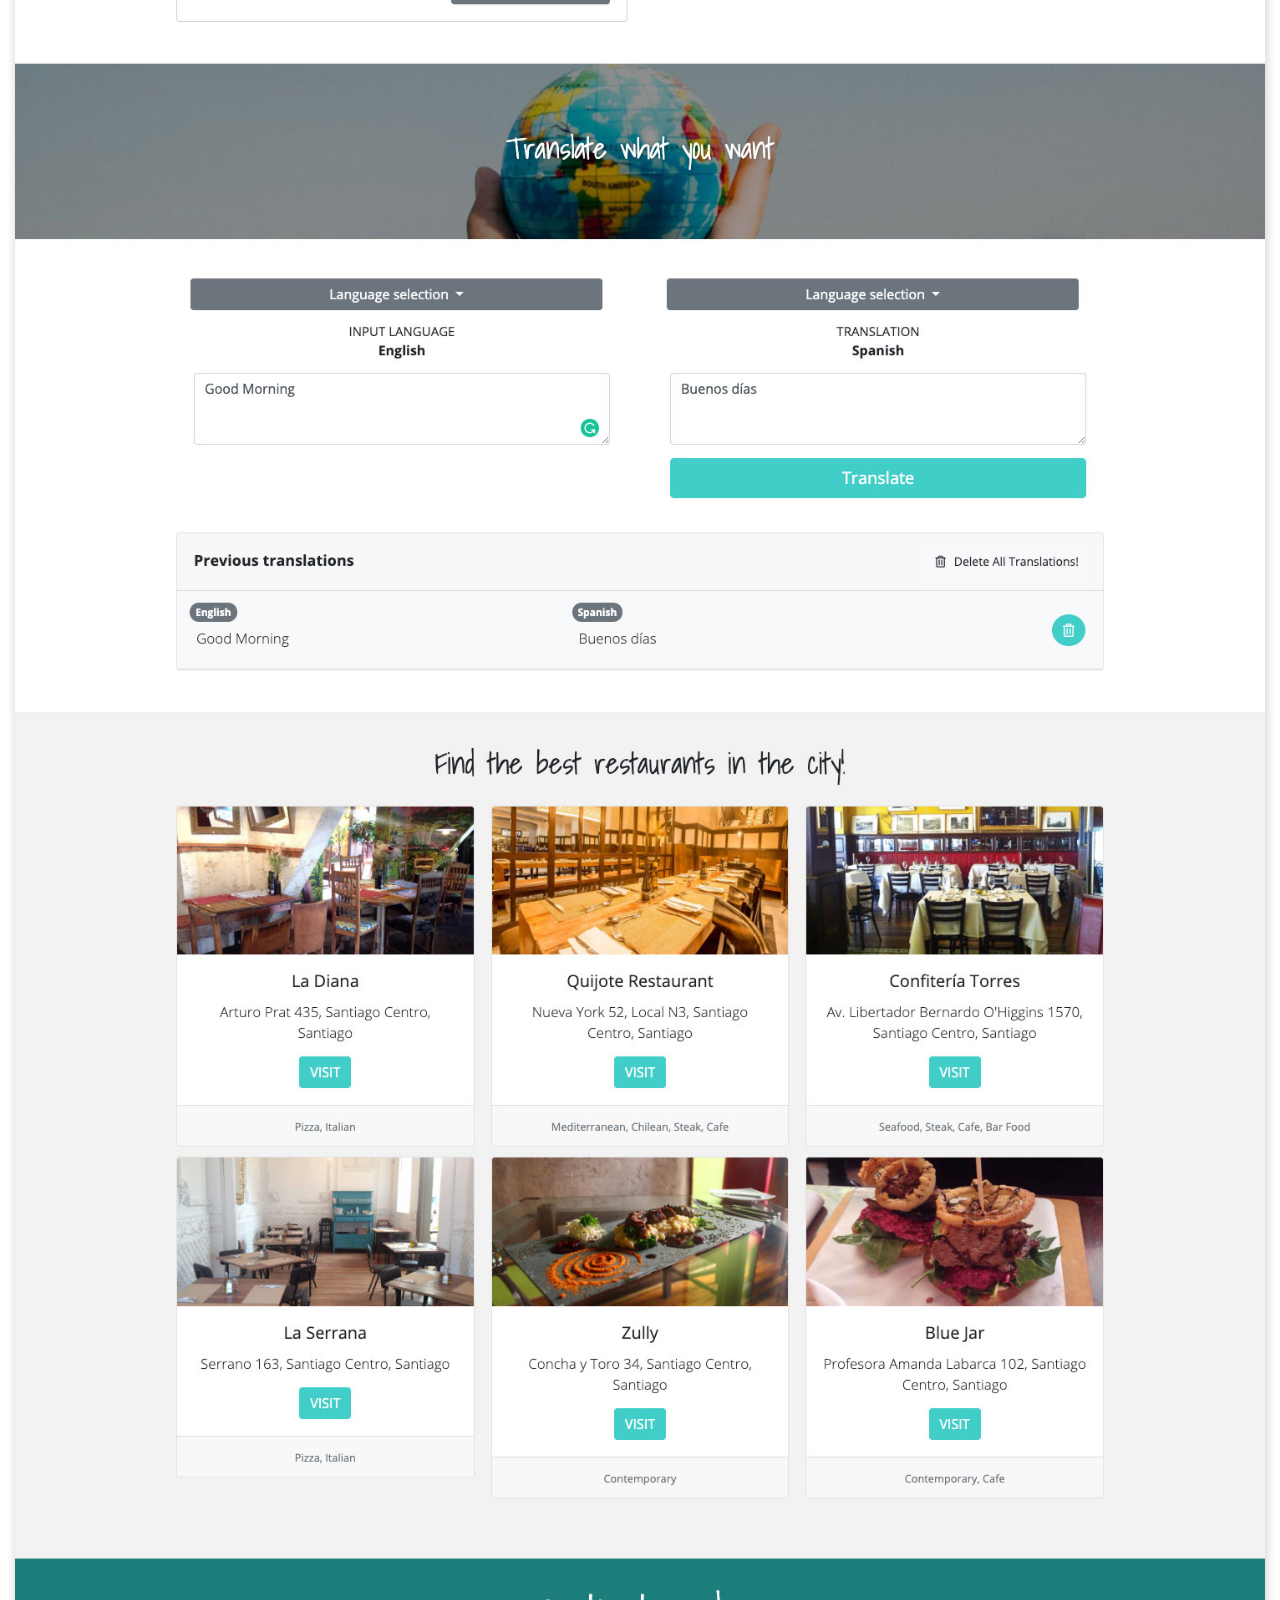
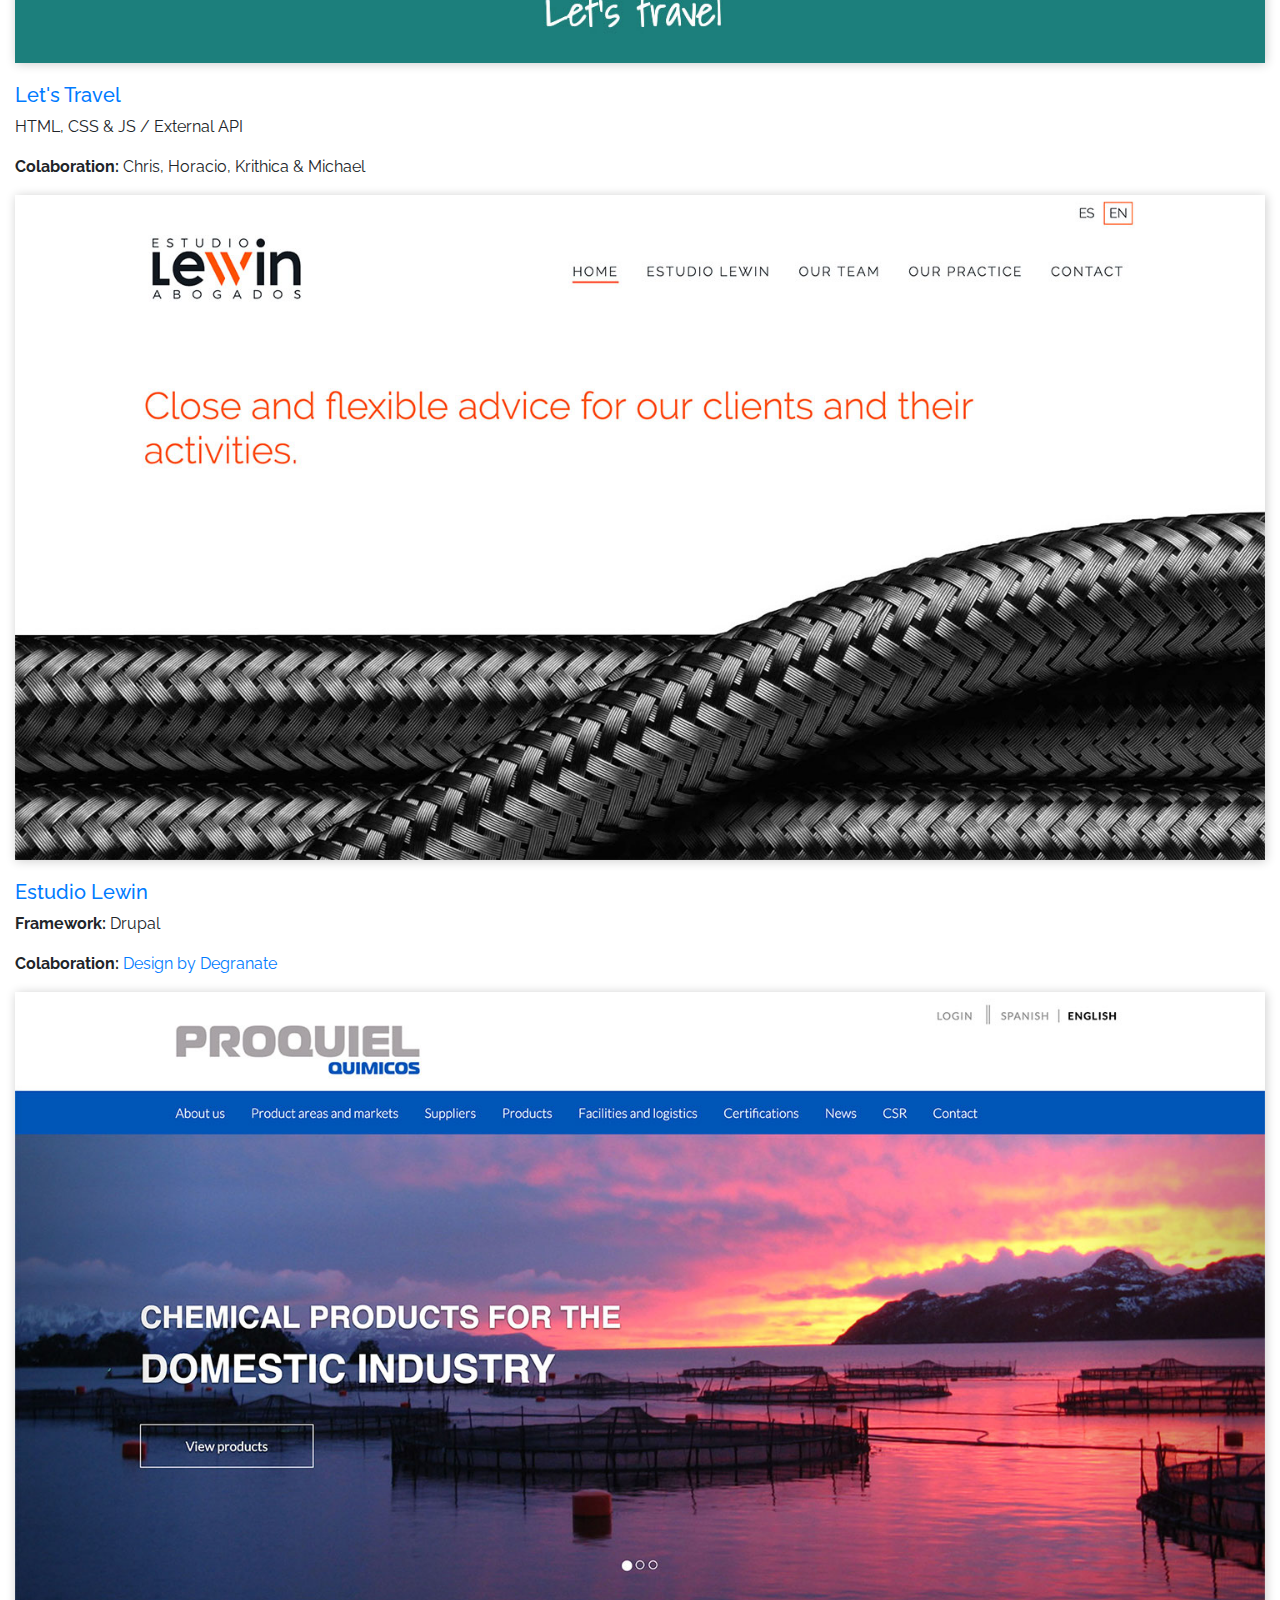
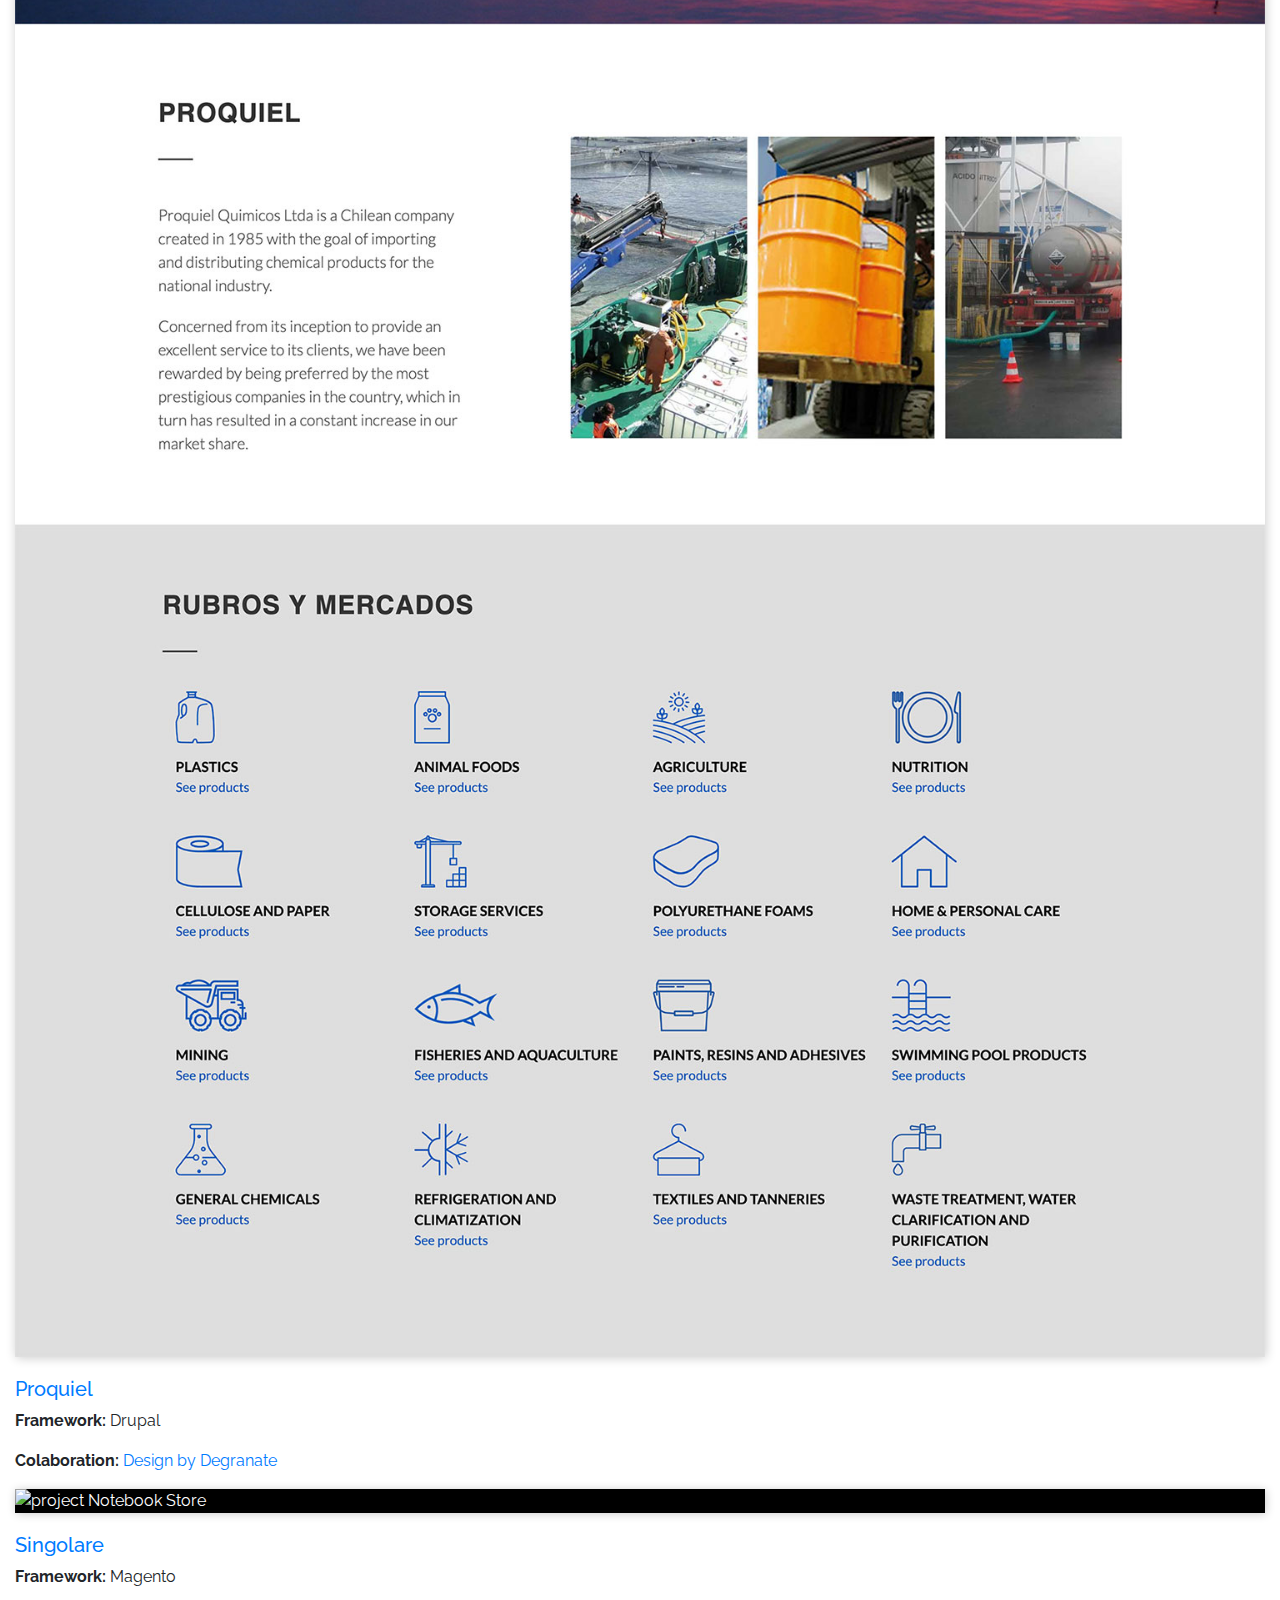
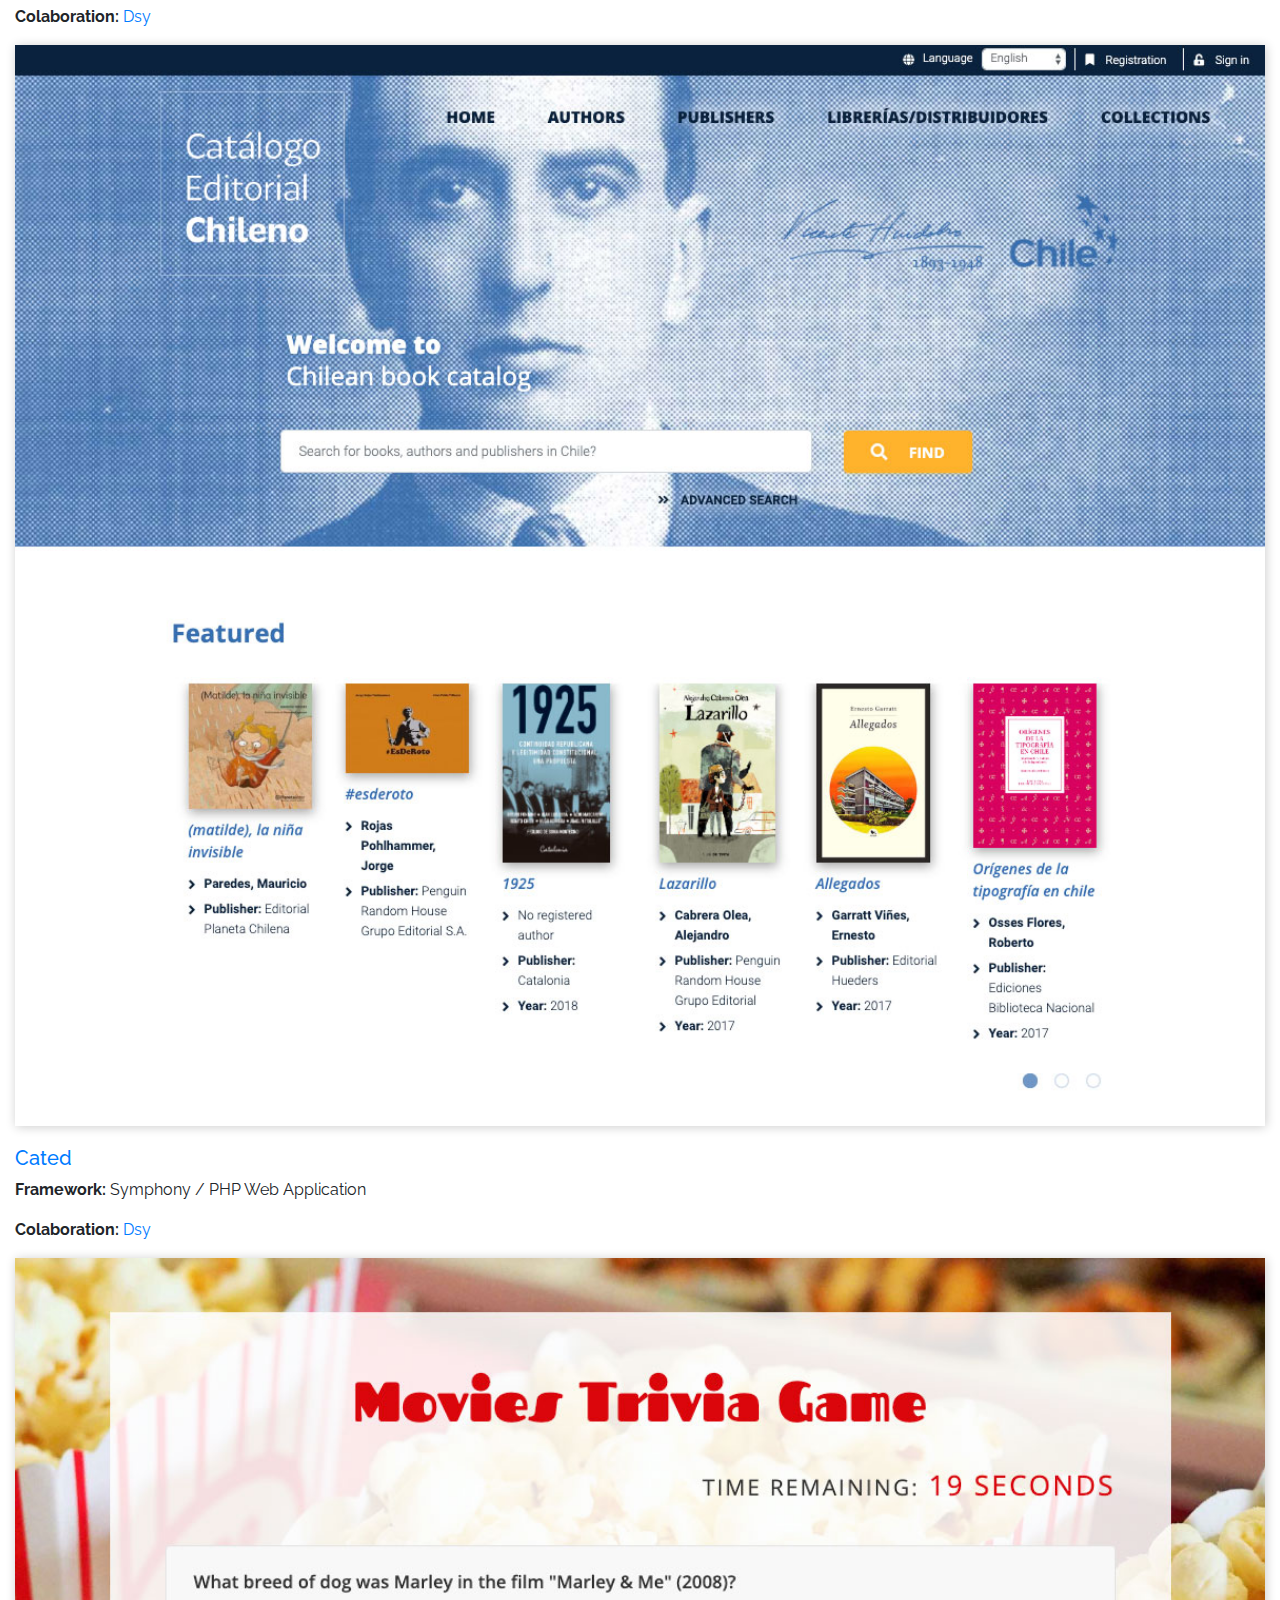
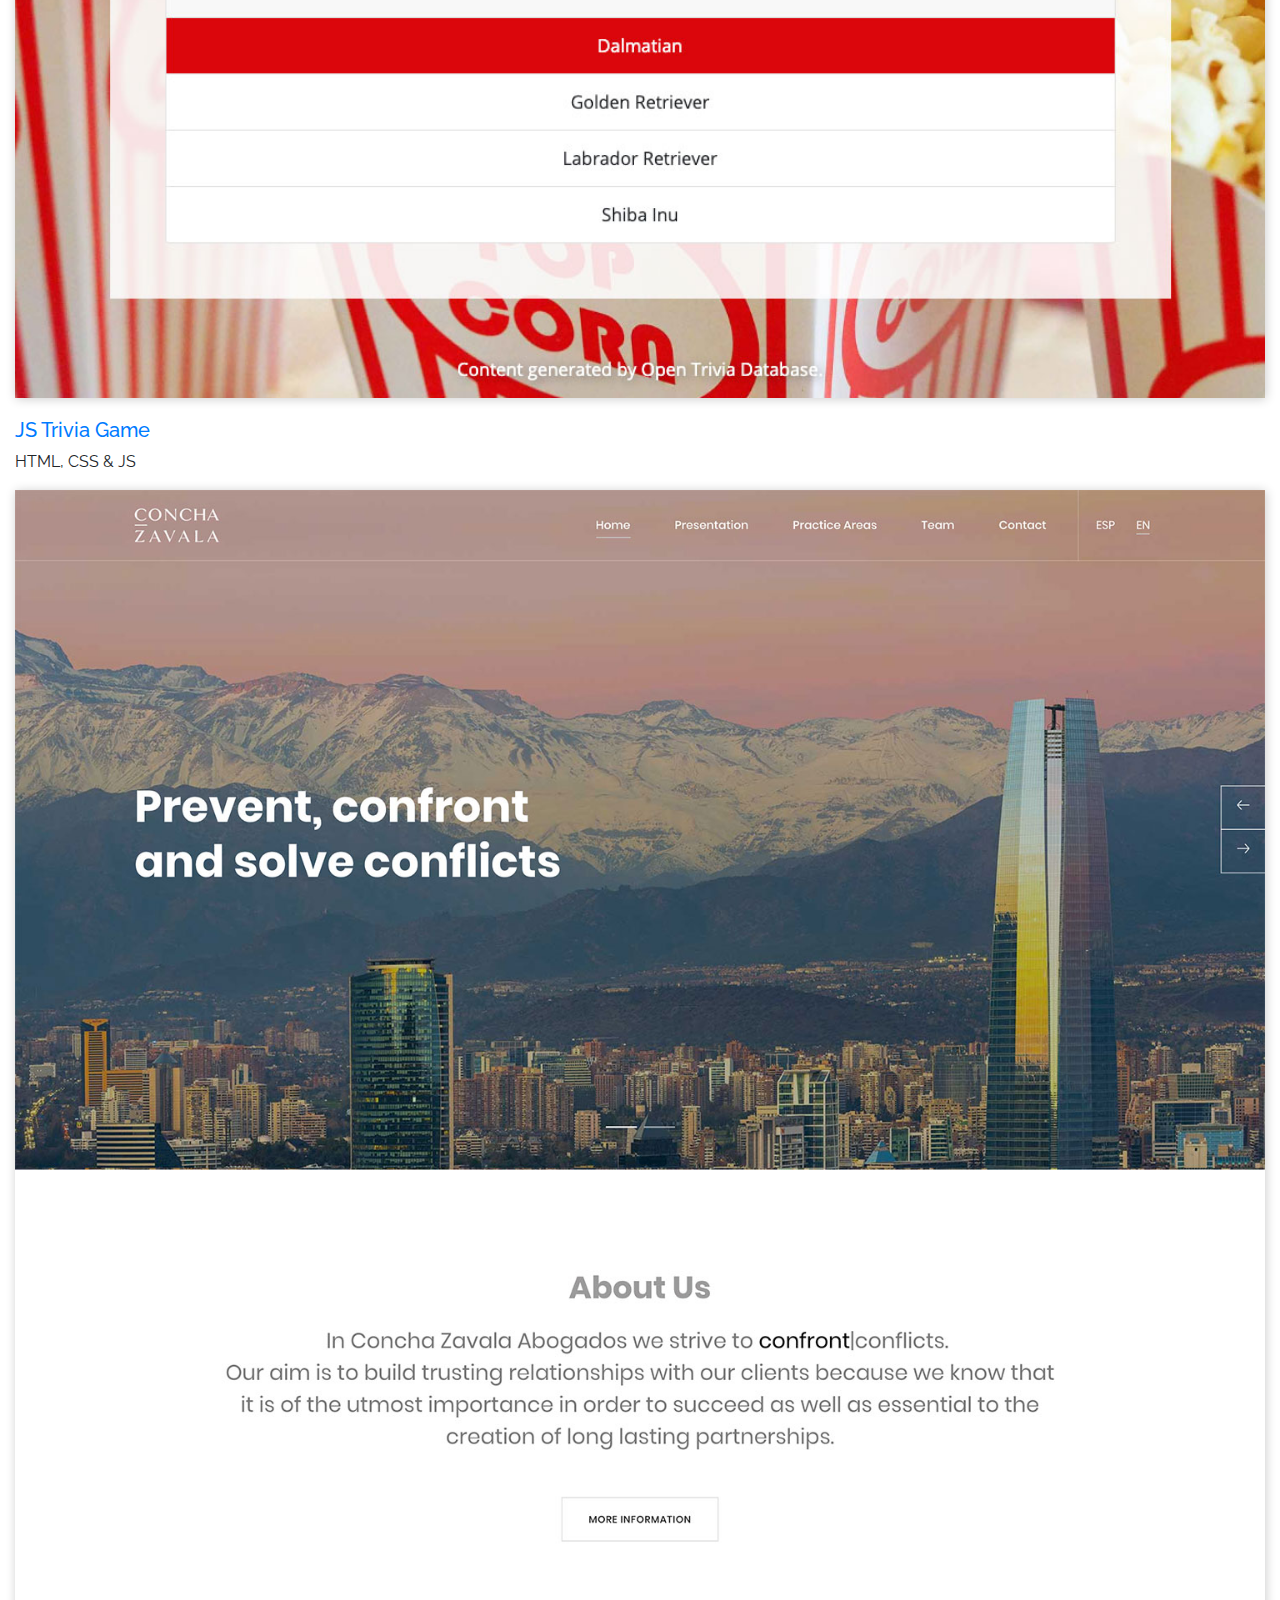
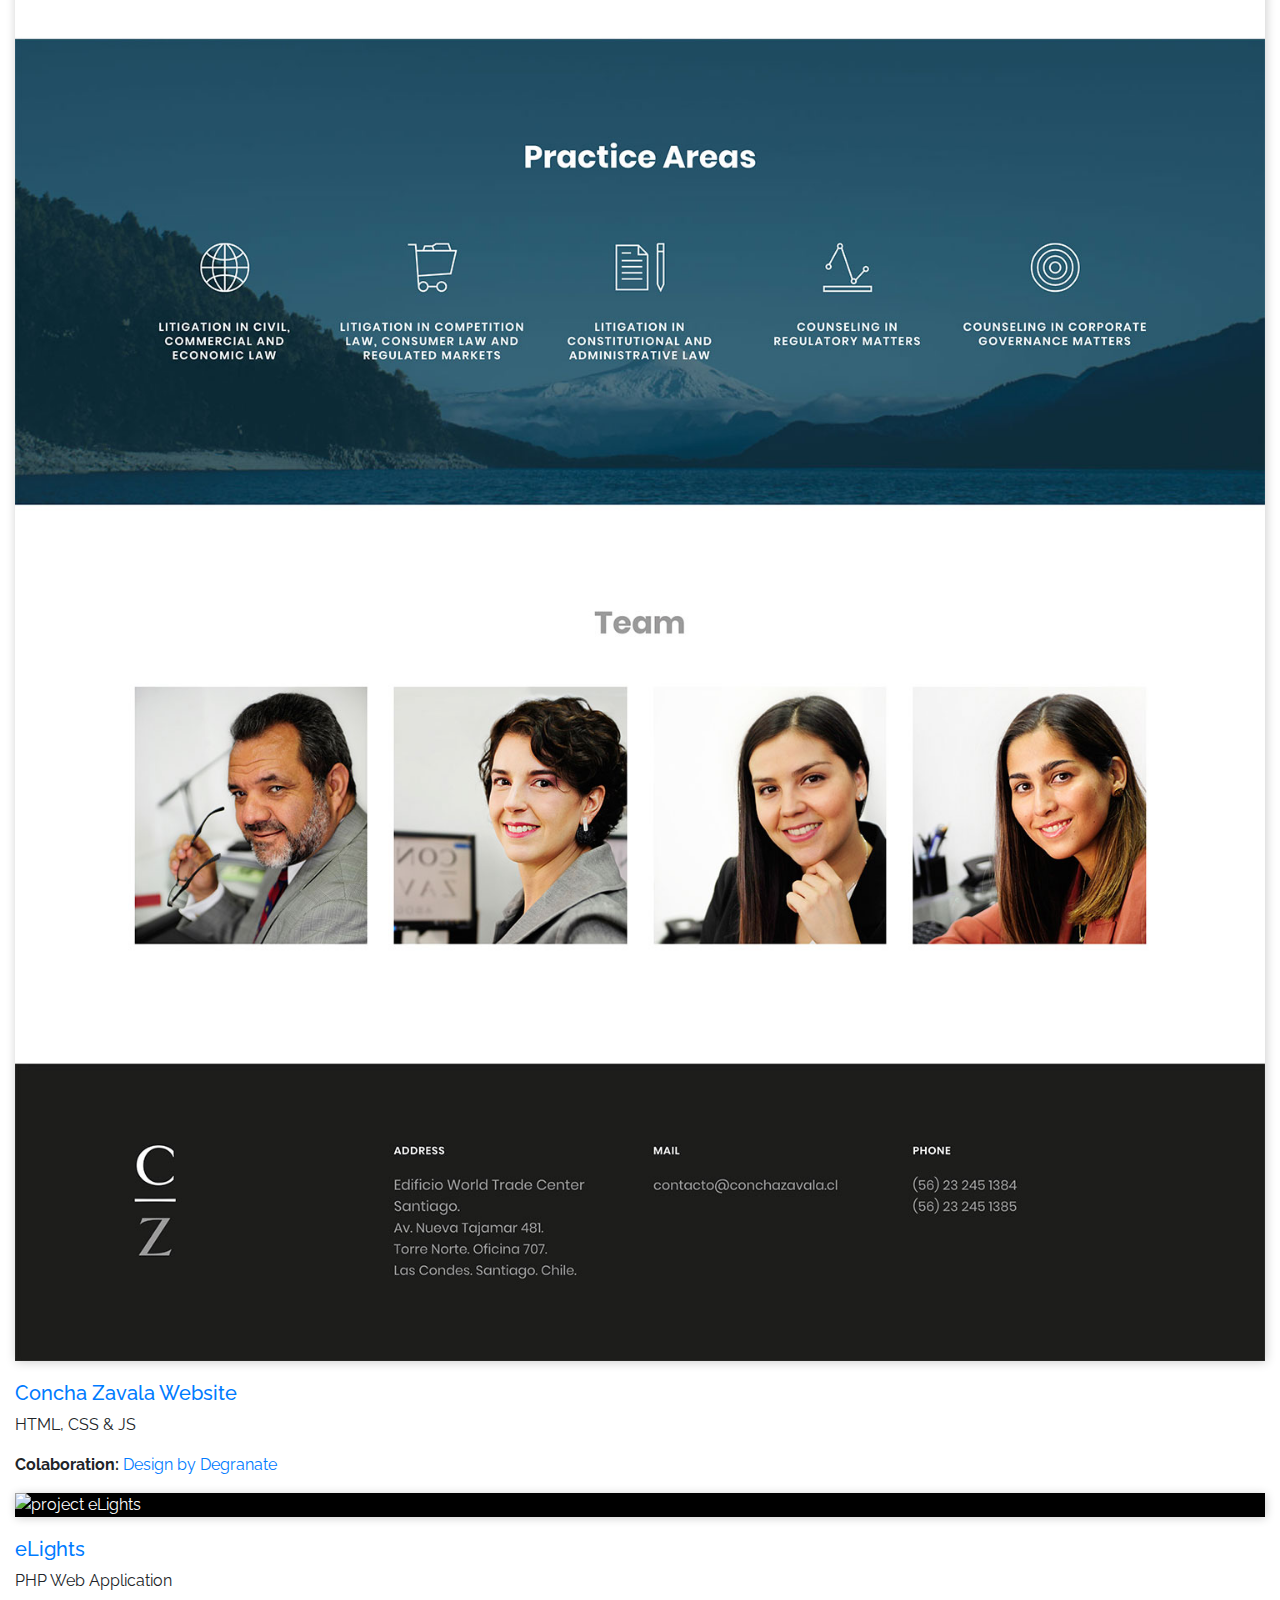
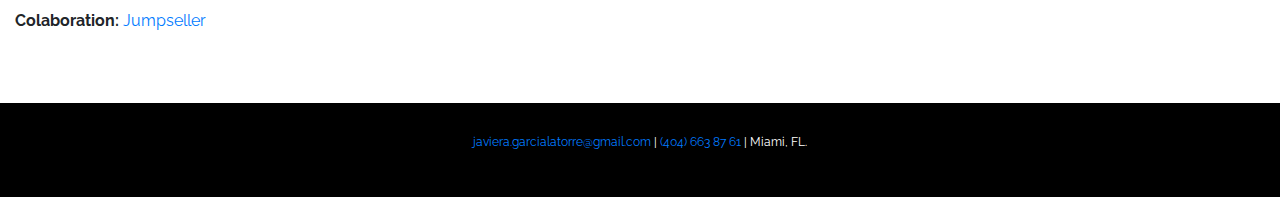
==== commit 8f558ea6: "add extravangance to portfolio" ====
--- a/index.html
+++ b/index.html
@@ -5,7 +5,7 @@
     <meta charset="UTF-8">
     <meta name="viewport" content="width=device-width, initial-scale=1.0">
     <meta http-equiv="X-UA-Compatible" content="ie=edge">
-    <title>Garcia Portfolio</title>
+    <title>Javiera Garcia Portfolio</title>
     <link rel="shortcut icon" href="./assets/images/favicon.png" type="image/png" />
     <link rel="stylesheet" href="https://stackpath.bootstrapcdn.com/bootstrap/4.3.1/css/bootstrap.min.css"
         integrity="sha384-ggOyR0iXCbMQv3Xipma34MD+dH/1fQ784/j6cY/iJTQUOhcWr7x9JvoRxT2MZw1T" crossorigin="anonymous">
@@ -42,7 +42,7 @@
         <div class="row intro">
             <div class="col col-md-8">
                 <h1>Portfolio / <small>Javiera Garcia L.</small></h1>
-                <p>I'm a woman who loves coding! I hope you like my work!</p>
+                <p>I'm a natural solver problems with a fine eye for details. I hope you like my work!</p>
             </div>
         </div>
         <div class="row filter">
@@ -61,6 +61,23 @@
                 <div class="grid-sizer"></div>
                 <div class="grid-item e-commerce">
                     <div class="card bg-dark text-white">
+                        <img src="./assets/images/extravagance.jpg" class="card-img" alt="project KidsTheme">
+                        <div class="card-img-overlay">
+                            <a href="https://jumpseller.com/themes/extravagance/" target="_blank">
+                                <img src="./assets/images/link.svg" />
+                                <span>Review this project!</span>
+                            </a>
+                        </div>
+                    </div>
+                    <div class="project-description">
+                        <h5><a href="https://jumpseller.com/themes/kids/" target="_blank">Extravagance Jumpseller
+                                Theme</a></h5>
+                        <p>Design and implementation PHP.</p>
+                        <p><strong>Colaboration:</strong> <a href="https://jumpseller.com/">Jumpseller</a></p>
+                    </div>
+                </div>
+                <div class="grid-item e-commerce">
+                    <div class="card bg-dark text-white">
                         <img src="./assets/images/kids.jpg" class="card-img" alt="project KidsTheme">
                         <div class="card-img-overlay">
                             <a href="https://jumpseller.com/themes/kids/" target="_blank">
@@ -71,7 +88,7 @@
                     </div>
                     <div class="project-description">
                         <h5><a href="https://jumpseller.com/themes/kids/" target="_blank">Kids Theme</a></h5>
-                        <p>PHP Web Application</p>
+                        <p>Design and implementation PHP.</p>
                         <p><strong>Colaboration:</strong> <a href="https://jumpseller.com/">Jumpseller</a></p>
                     </div>
                 </div>
@@ -281,9 +298,9 @@
                     <div class="project-description">
                         <h5><a href="http://conchazavala.cl/en/index.php" target="_blank">Concha Zavala Website</a></h5>
                         <p>HTML, CSS &amp; JS</h3>
-                            <p><strong>Colaboration:</strong> <a href="https://degranate.cl/">Design by
-                                    Degranate</a>
-                            </p>
+                        <p><strong>Colaboration:</strong> <a href="https://degranate.cl/">Design by
+                                Degranate</a>
+                        </p>
                     </div>
                 </div>
                 <div class="grid-item e-commerce">
@@ -322,6 +339,17 @@
         crossorigin="anonymous"></script>
     <script src="https://unpkg.com/isotope-layout@3/dist/isotope.pkgd.min.js"></script>
     <script src="./assets/js/main.js"></script>
+
+    <!-- Global site tag (gtag.js) - Google Analytics -->
+    <script async src="https://www.googletagmanager.com/gtag/js?id=UA-155747720-1"></script>
+    <script>
+        window.dataLayer = window.dataLayer || [];
+        function gtag() { dataLayer.push(arguments); }
+        gtag('js', new Date());
+
+        gtag('config', 'UA-155747720-1');
+    </script>
+
 </body>
 
 </html>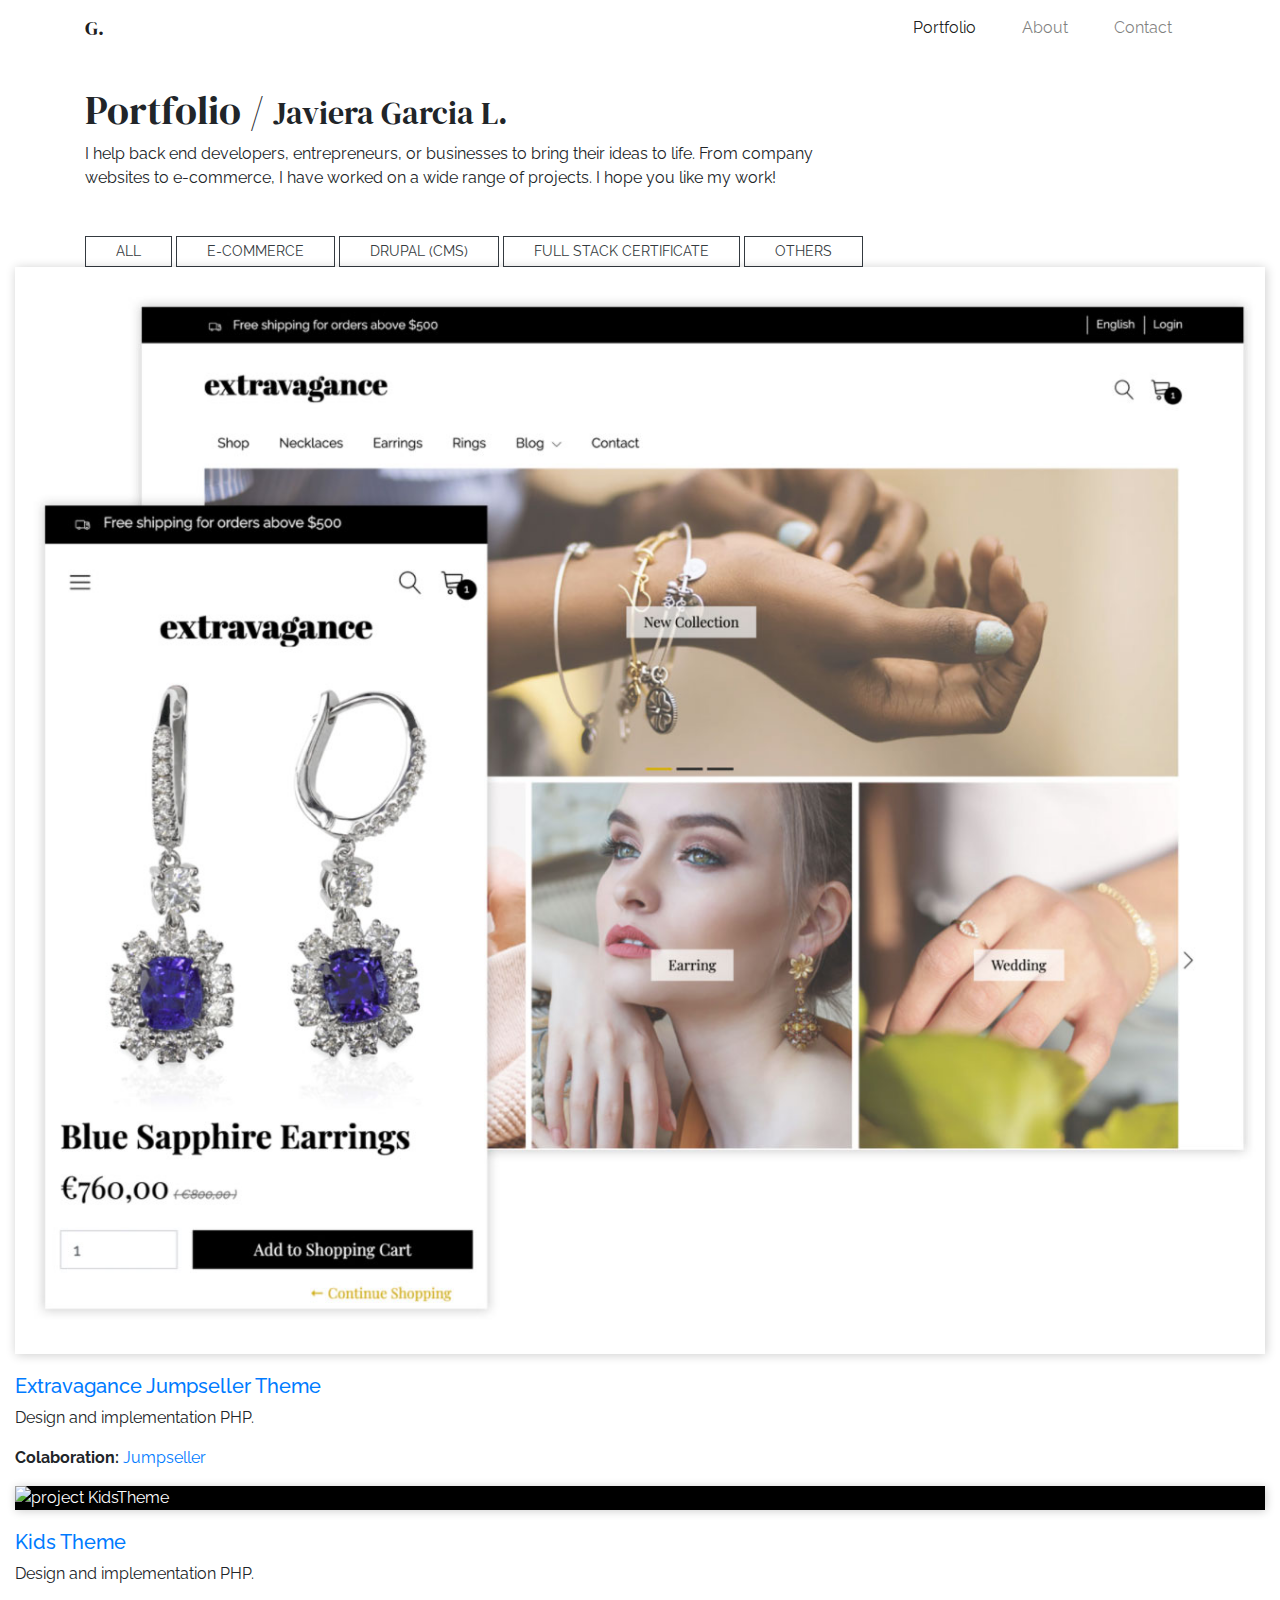
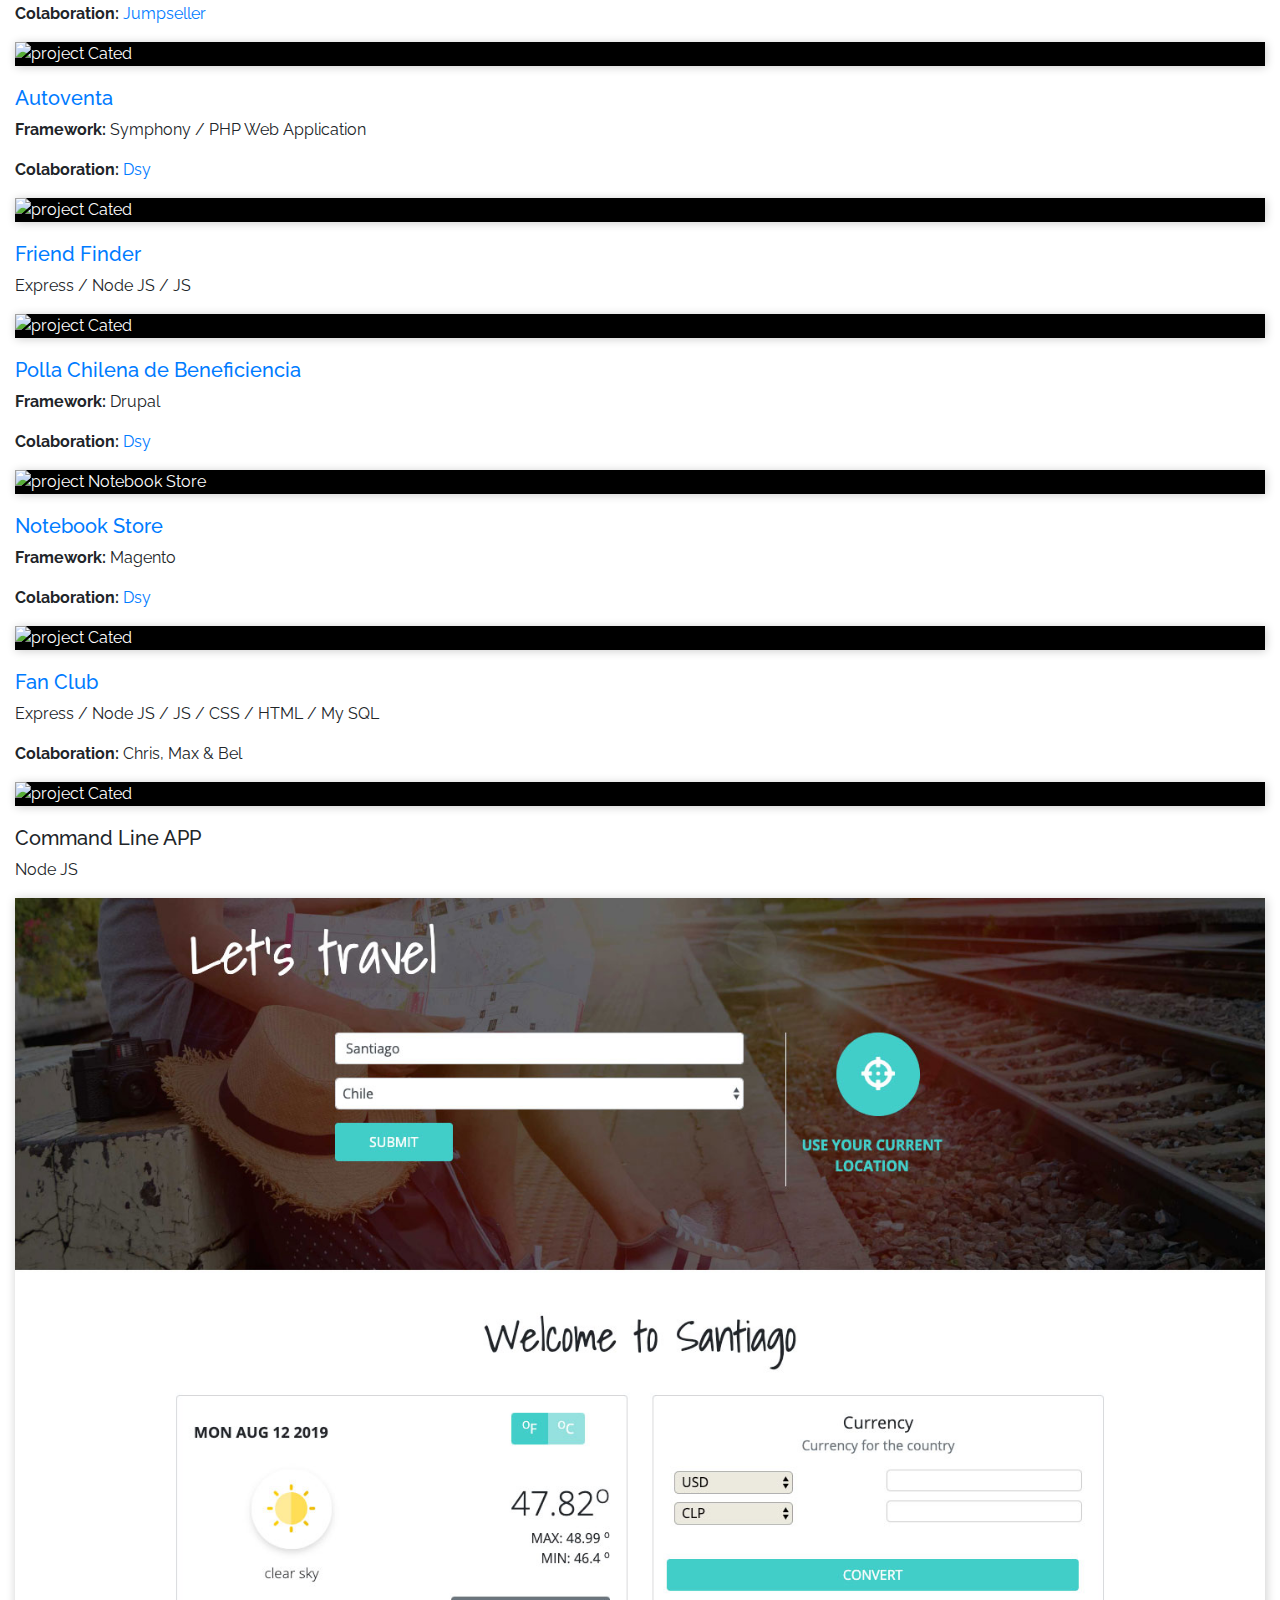
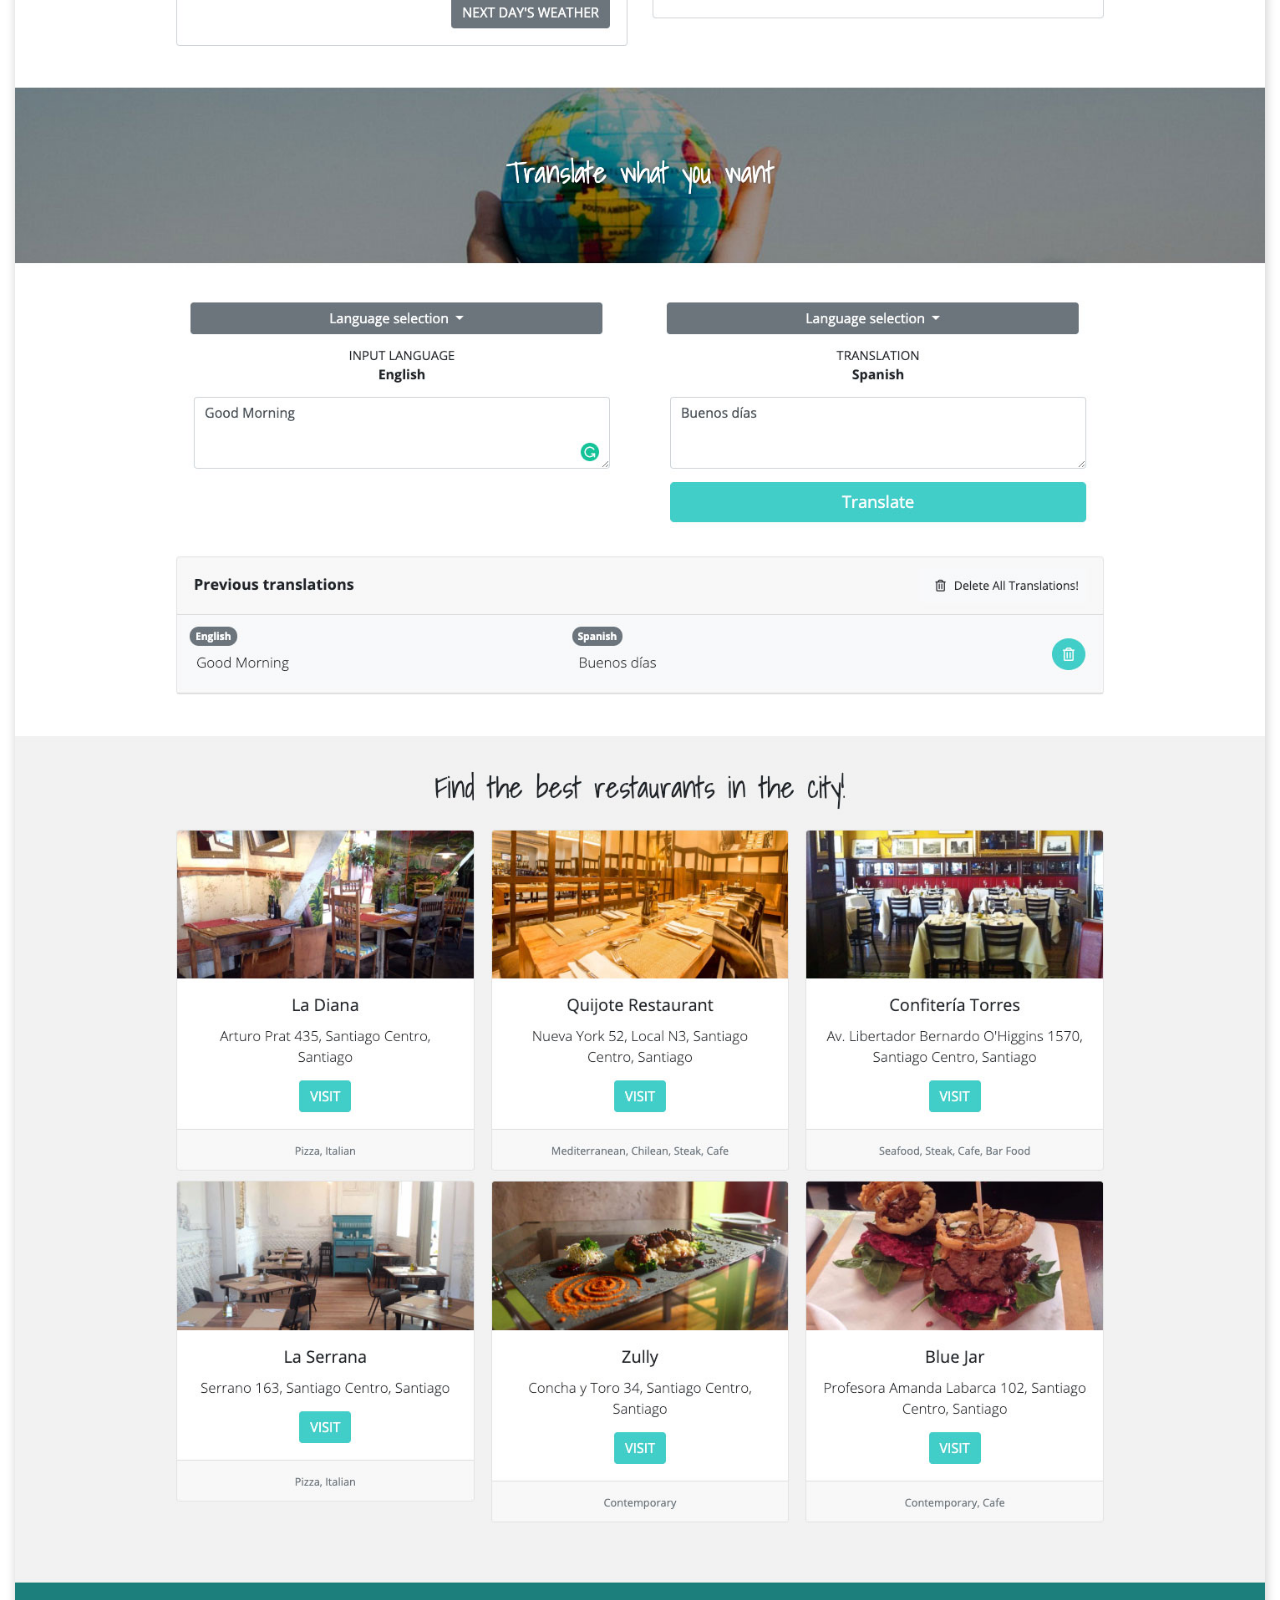
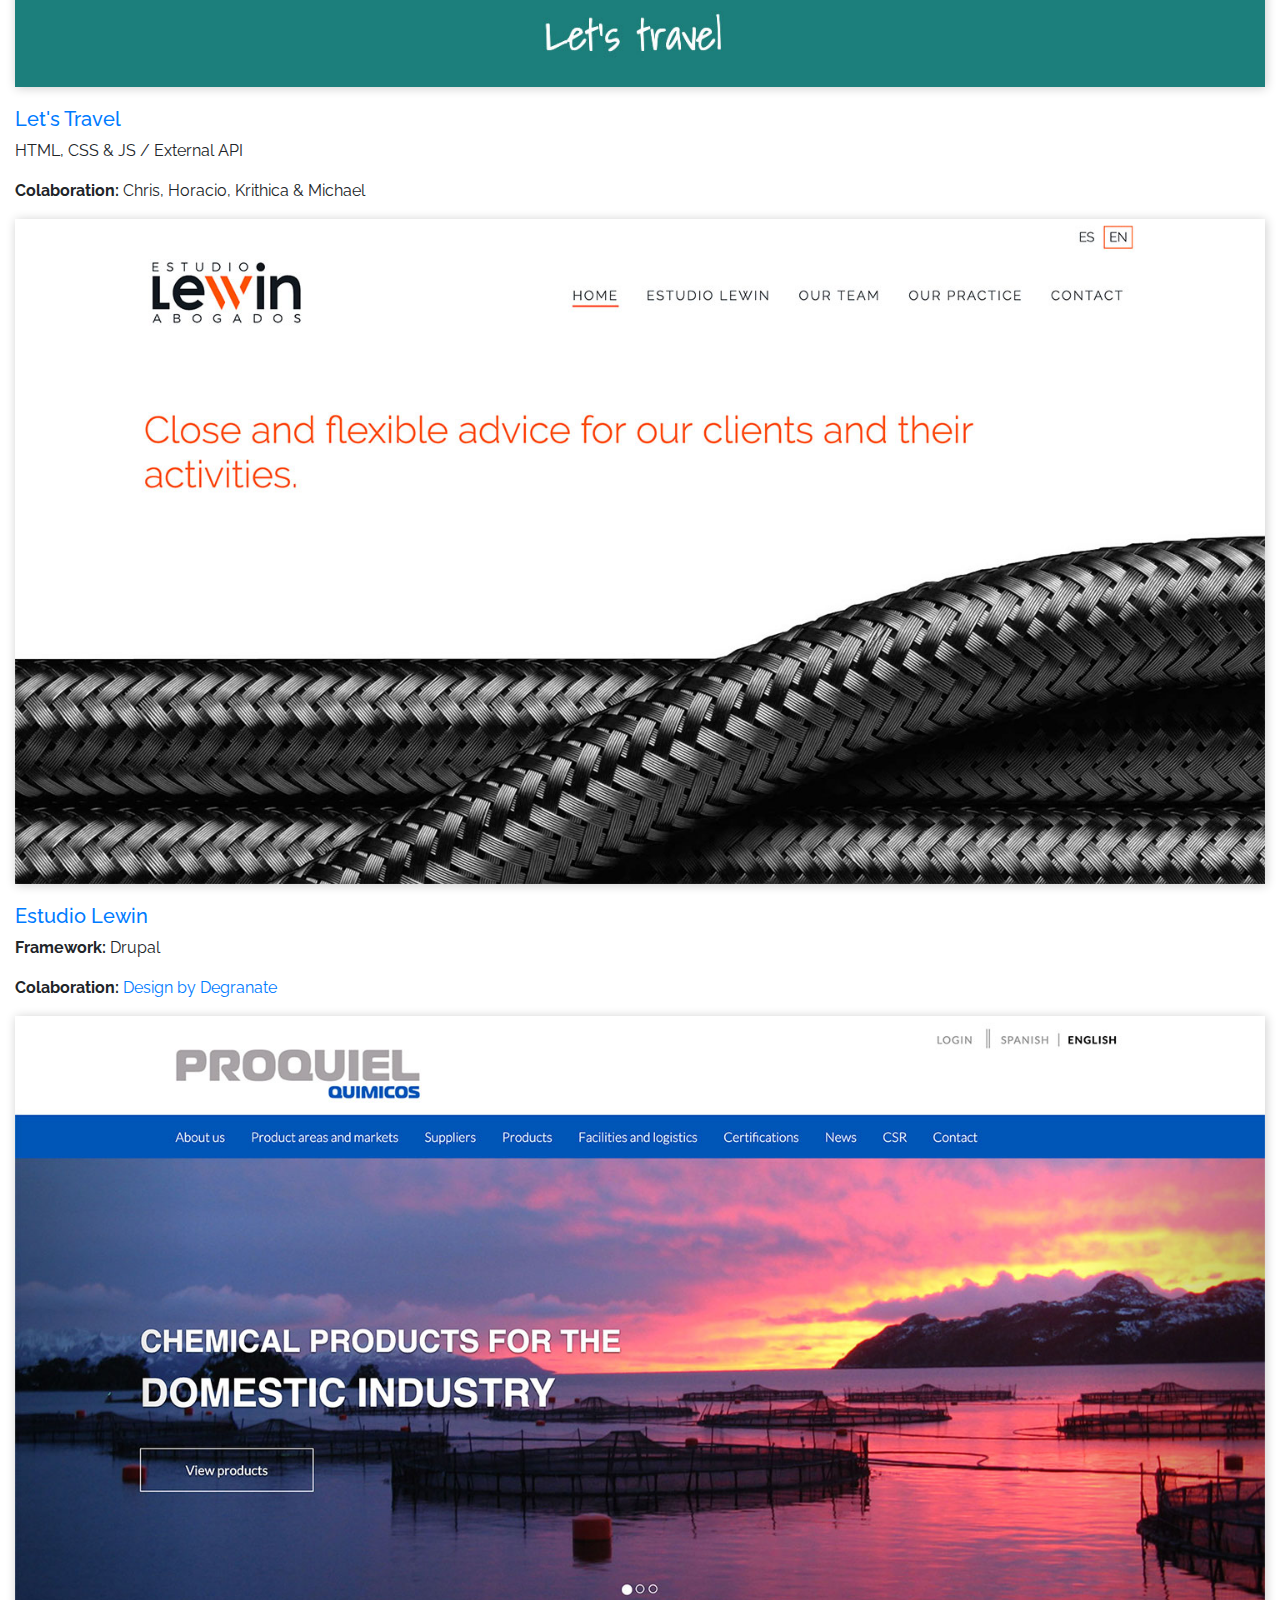
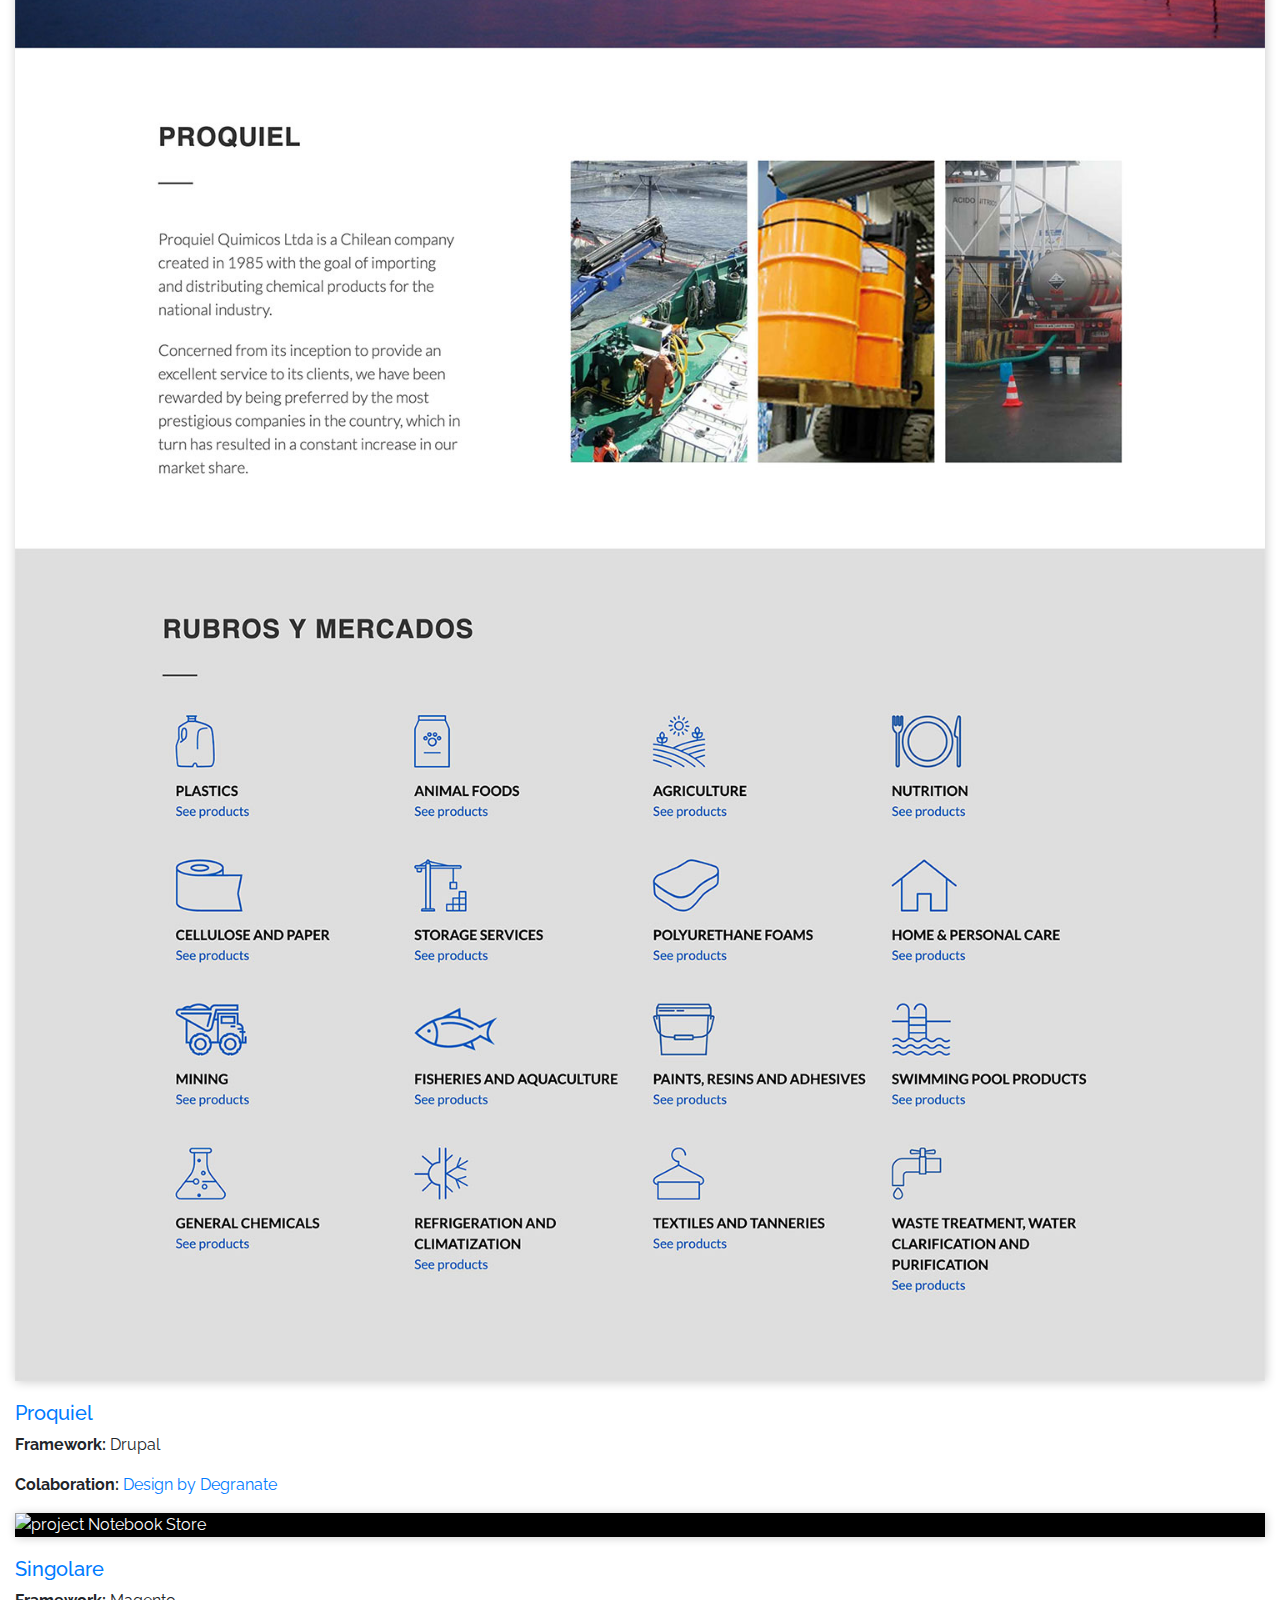
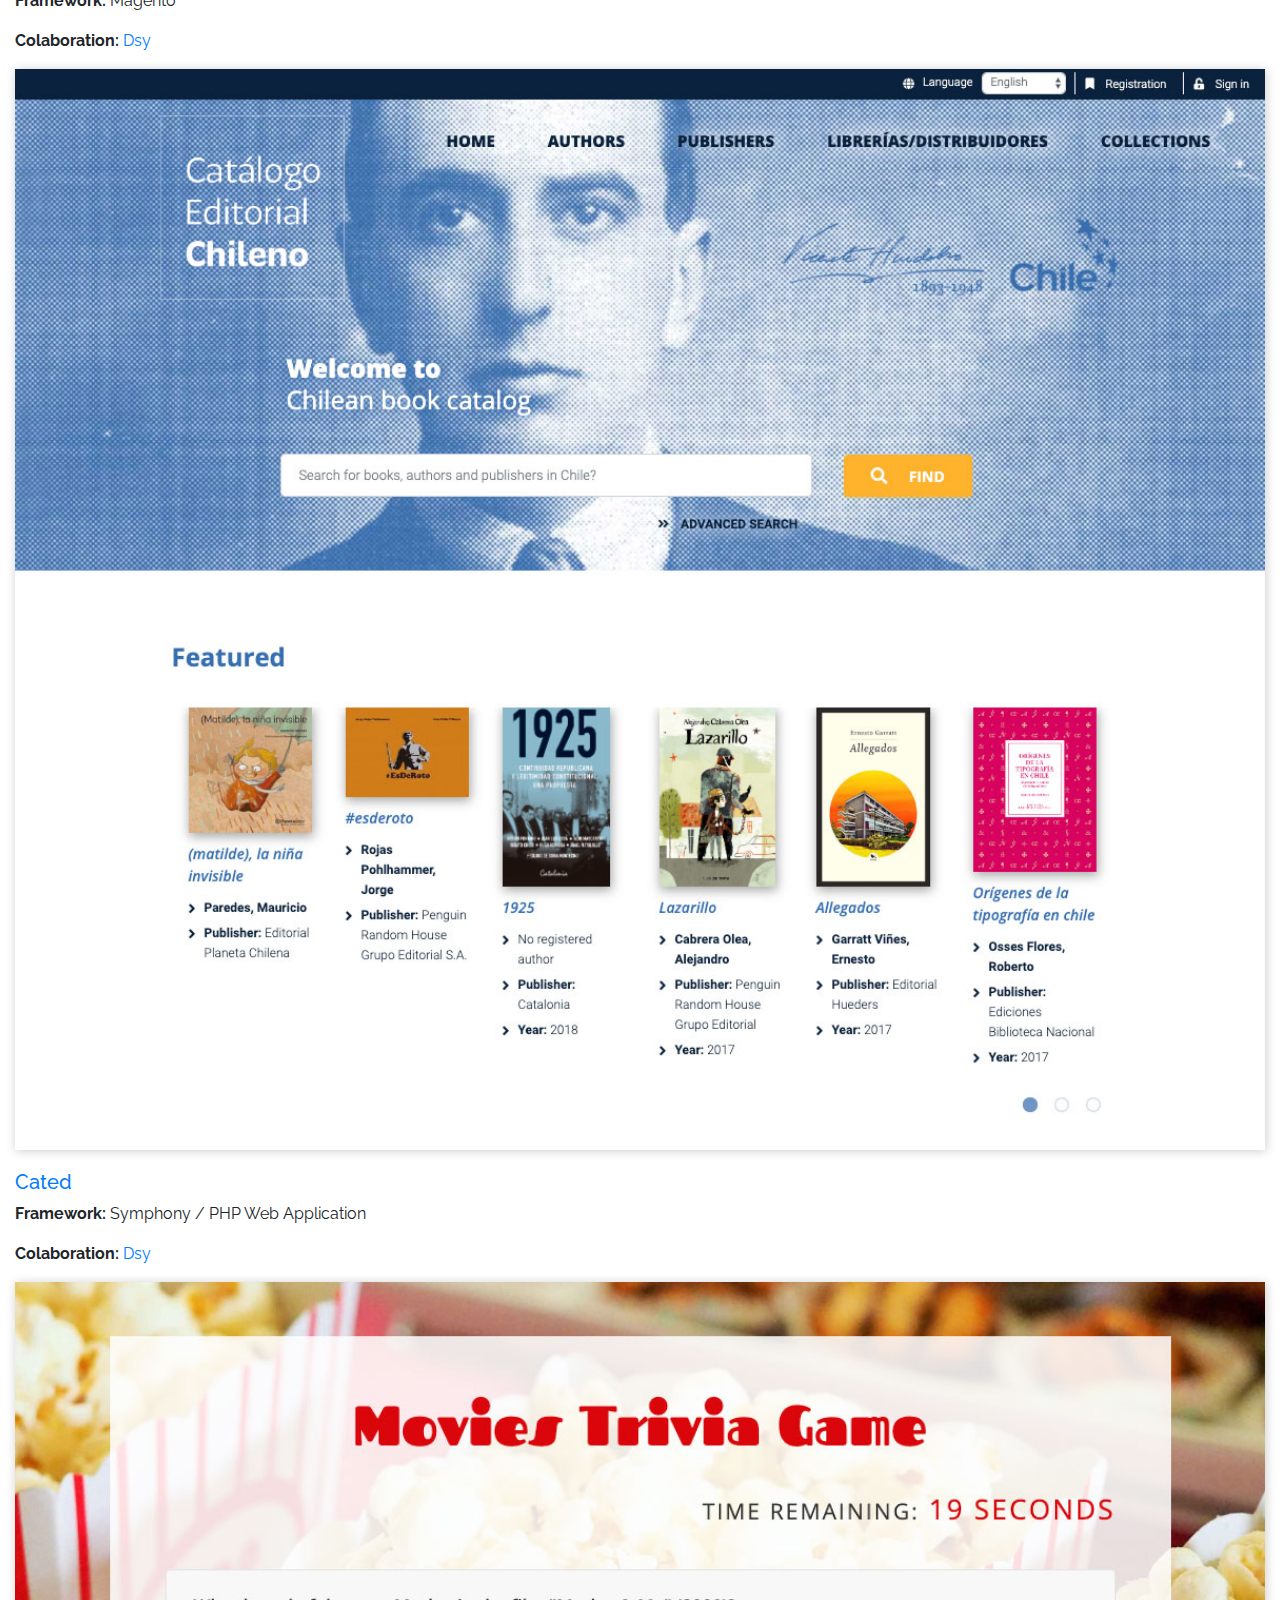
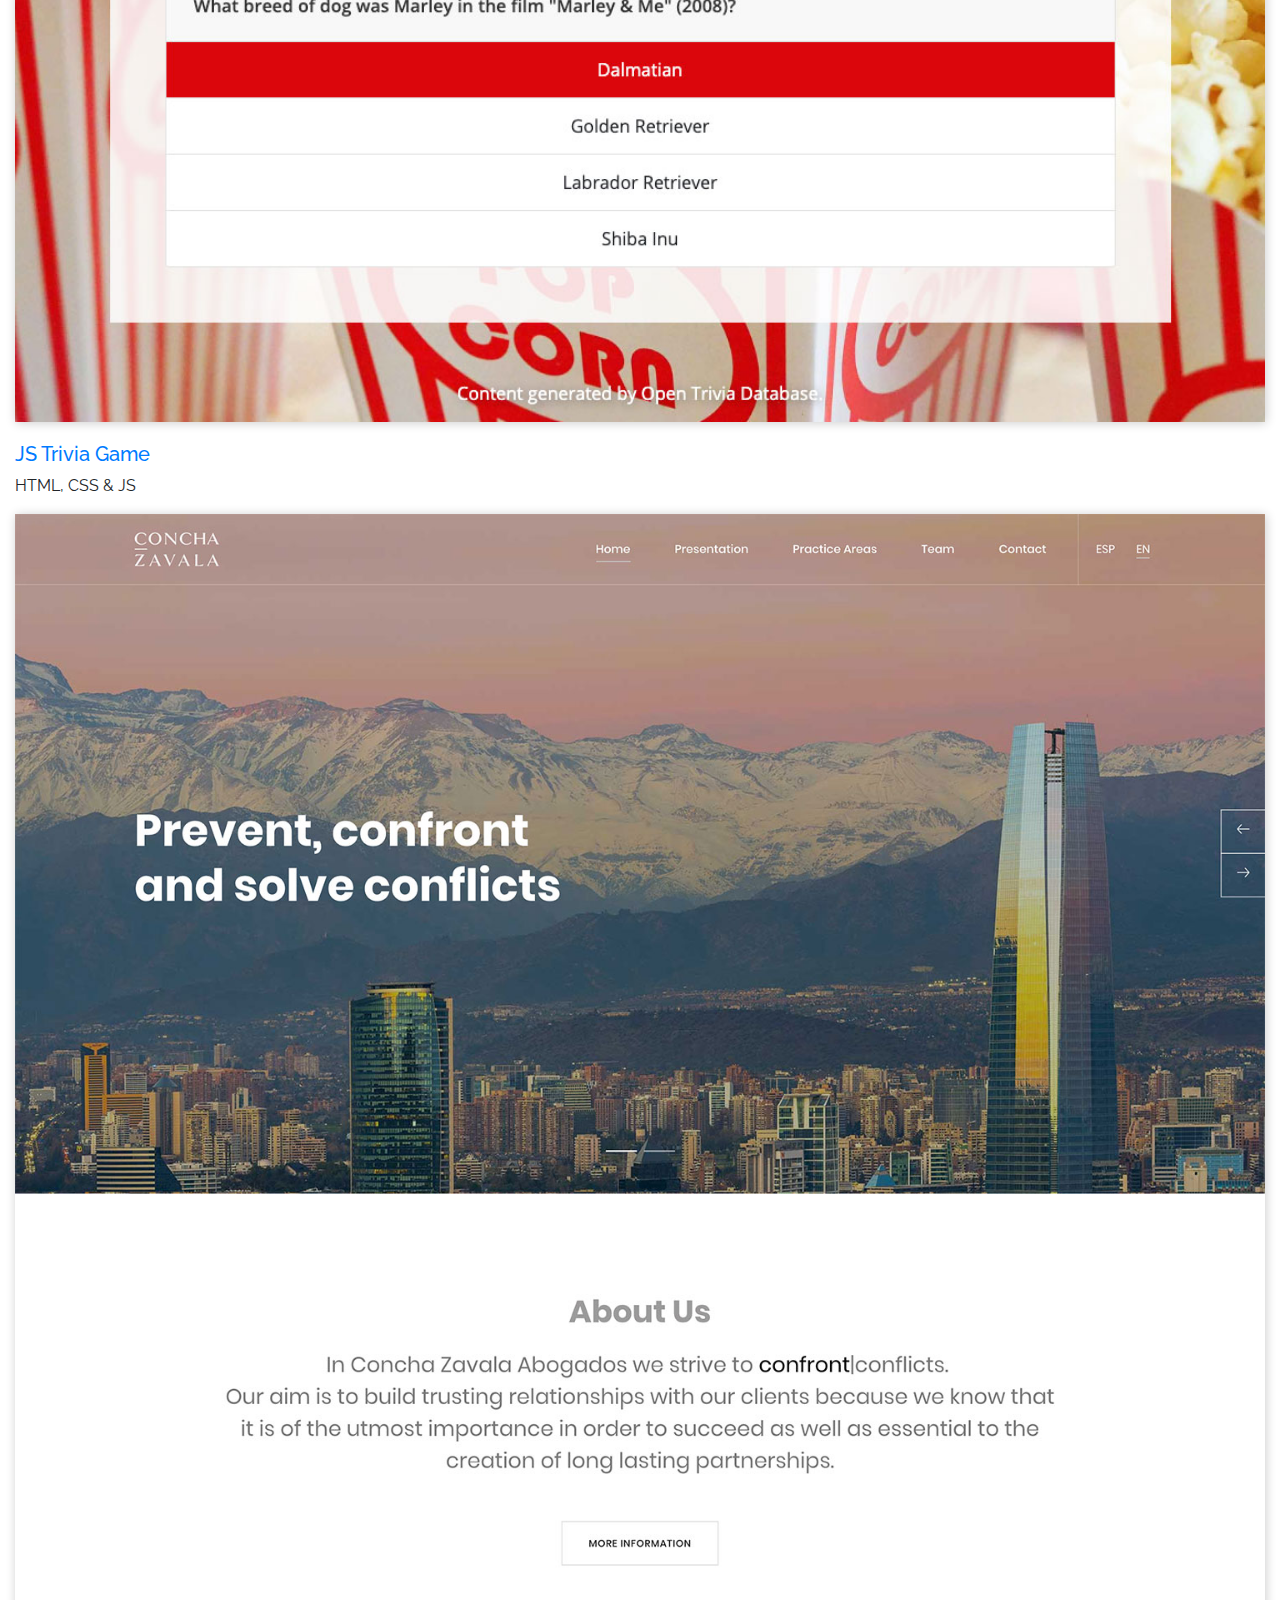
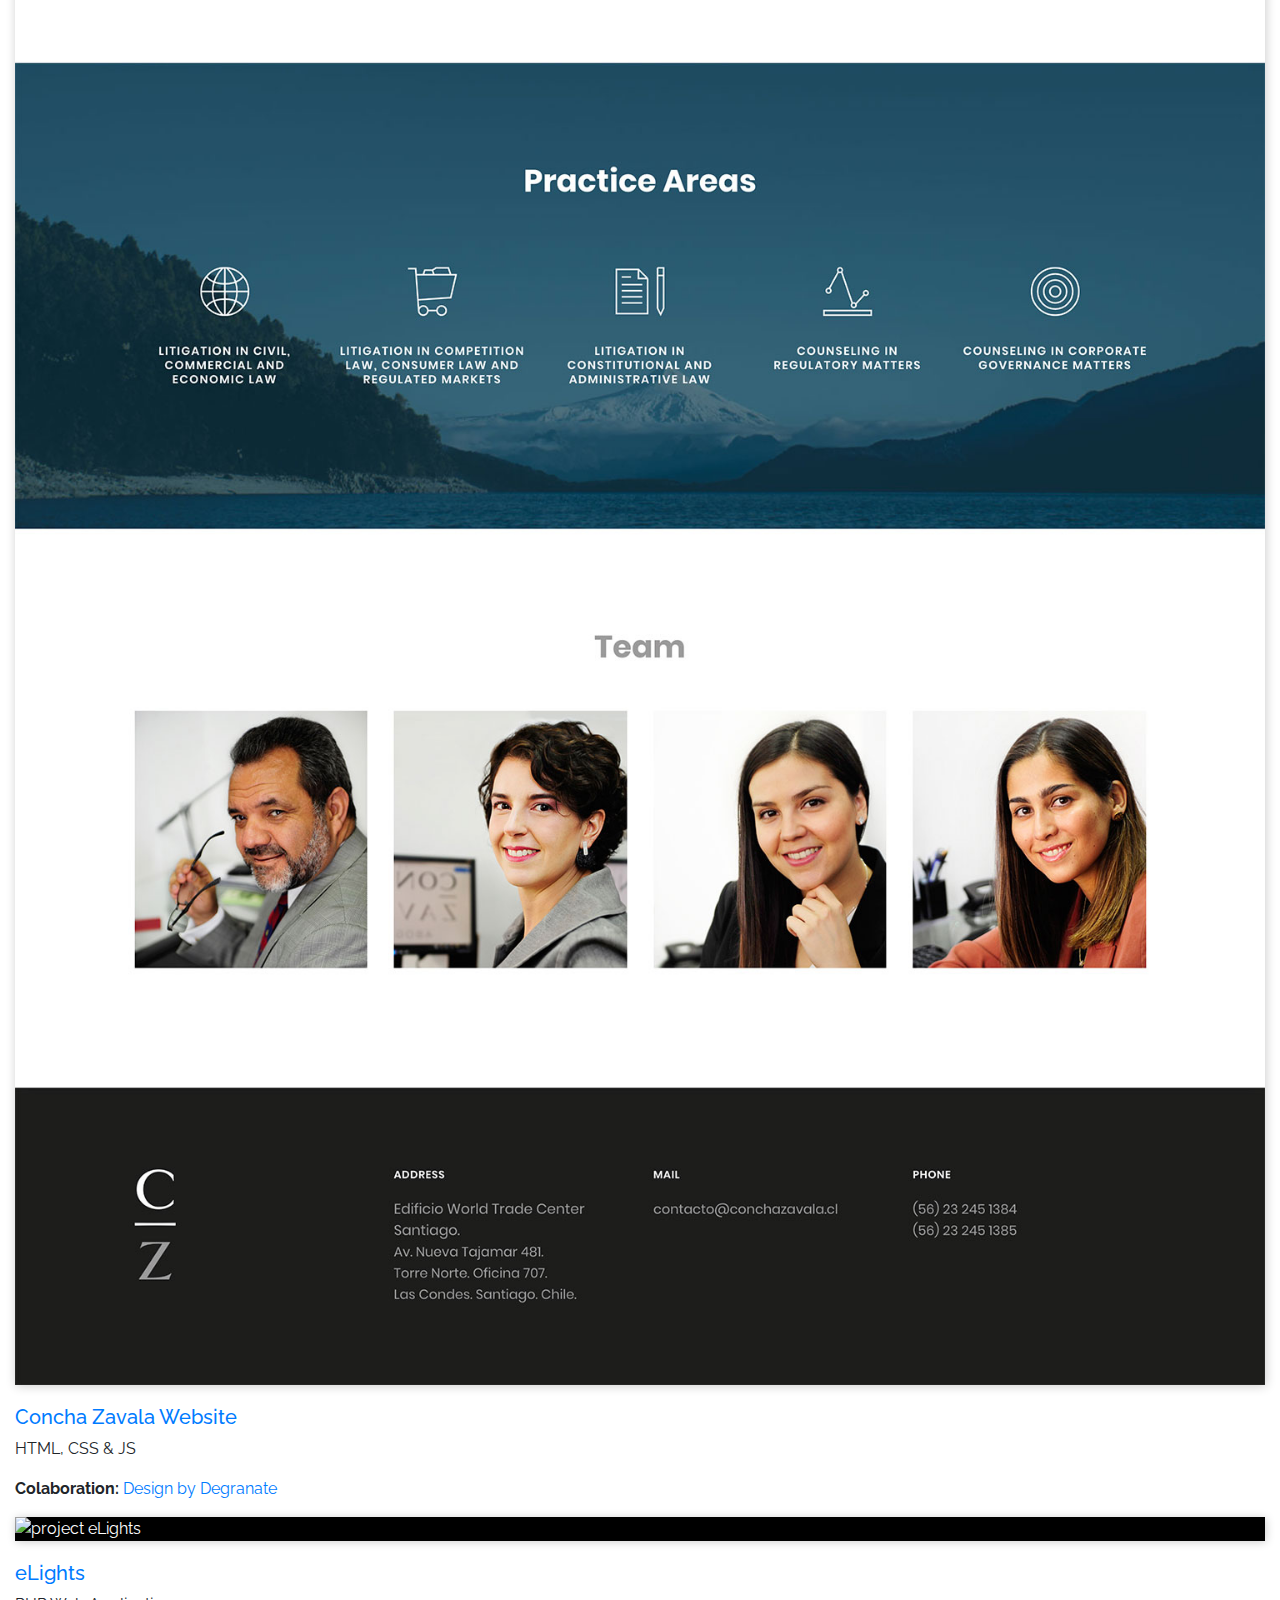
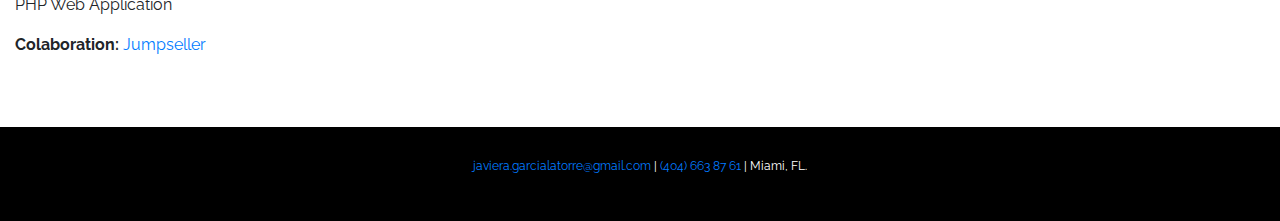
==== commit 1bff73e5: "Type error" ====
--- a/index.html
+++ b/index.html
@@ -42,7 +42,8 @@
         <div class="row intro">
             <div class="col col-md-8">
                 <h1>Portfolio / <small>Javiera Garcia L.</small></h1>
-                <p>I'm a natural solver problems with a fine eye for details. I hope you like my work!</p>
+                <p>I help back end developers, entrepreneurs, or businesses to bring their ideas to life. From company
+                    websites to e-commerce, I have worked on a wide range of projects. I hope you like my work!</p>
             </div>
         </div>
         <div class="row filter">
@@ -119,7 +120,8 @@
                         </div>
                     </div>
                     <div class="project-description">
-                        <h5><a href="https://enigmatic-ravine-59780.herokuapp.com/" target="_blank">Friend Finder</a>
+                        <h5><a href="https://enigmatic-ravine-59780.herokuapp.com/" target="_blank">Friend
+                                Finder</a>
                         </h5>
                         <p>Express / Node JS / JS </p>
                     </div>
@@ -135,7 +137,8 @@
                         </div>
                     </div>
                     <div class="project-description">
-                        <h5><a href="https://www.pollachilena.cl/" target="_blank">Polla Chilena de Beneficiencia</a>
+                        <h5><a href="https://www.pollachilena.cl/" target="_blank">Polla Chilena de
+                                Beneficiencia</a>
                         </h5>
                         <p><strong>Framework:</strong> Drupal</p>
                         <p><strong>Colaboration:</strong> <a href="https://dsy.cl/">Dsy</a></p>
@@ -177,8 +180,11 @@
                     <div class="card bg-dark text-white">
                         <img src="./assets/images/spotify-this-song.gif" class="card-img" alt="project Cated">
                         <div class="card-img-overlay">
-                            <img src="./assets/images/link.svg" />
-                            <a href="http://www.proquiel.cl/en" target="_blank"><span>Review this project GITHUB!</a>
+                            <a href="https://github.com/coti-garcia/liri-node-app" target="_blank">
+                                <img src="./assets/images/link.svg" />
+                                <span>Review this project
+                                    GITHUB!</span>
+                            </a>
                         </div>
                     </div>
                     <div class="project-description">
@@ -225,14 +231,14 @@
                     <div class="card bg-dark text-white">
                         <img src="./assets/images/proquiel.jpg" class="card-img" alt="project Proquiel">
                         <div class="card-img-overlay">
-                            <a href="https://github.com/coti-garcia/liri-node-app" target="_blank">
-                                <img src="./assets/images/link.svg" />
-                                <span>Review this project!</span>
-                            </a>
-                        </div>
-                    </div>
-                    <div class="project-description">
-                        <h5><a href="https://github.com/coti-garcia/liri-node-app" target="_blank">Proquiel</a></h5>
+                            <a href="http://www.proquiel.cl/en" target="_blank">
+                                <img src="./assets/images/link.svg" />
+                                <span>Review this project!</span>
+                            </a>
+                        </div>
+                    </div>
+                    <div class="project-description">
+                        <h5><a href="http://www.proquiel.cl/en" target="_blank">Proquiel</a></h5>
                         <p><strong>Framework:</strong> Drupal</p>
                         <p><strong>Colaboration:</strong> <a href="https://degranate.cl/">Design by
                                 Degranate</a>
@@ -259,13 +265,14 @@
                     <div class="card bg-dark text-white ">
                         <img src="./assets/images/cated.jpg" class="card-img" alt="project Cated">
                         <div class="card-img-overlay">
-                            <img src="./assets/images/link.svg" />
-                            <a href="https://cated.cl/en/" target="_blank"><span>Review this project!</span>
-                            </a>
-                        </div>
-                    </div>
-                    <div class="project-description">
-                        <h5><a href="https://cated.cl/en/" target="_blank">Cated</a></h5>
+
+                            <a href="http://cated.cl/en/" target="_blank"> <img
+                                    src="./assets/images/link.svg" /><span>Review this project!</span>
+                            </a>
+                        </div>
+                    </div>
+                    <div class="project-description">
+                        <h5><a href="http://cated.cl/en/" target="_blank">Cated</a></h5>
                         <p><strong>Framework:</strong> Symphony / PHP Web Application</p>
                         <p><strong>Colaboration:</strong> <a href="https://dsy.cl/">Dsy</a></p>
                     </div>
@@ -281,7 +288,8 @@
                         </div>
                     </div>
                     <div class="project-description">
-                        <h5><a href="https://coti-garcia.github.io/TriviaGame/" target="_blank">JS Trivia Game</a></h5>
+                        <h5><a href="https://coti-garcia.github.io/TriviaGame/" target="_blank">JS Trivia Game</a>
+                        </h5>
                         <p>HTML, CSS &amp; JS</p>
                     </div>
                 </div>
@@ -296,7 +304,8 @@
                         </div>
                     </div>
                     <div class="project-description">
-                        <h5><a href="http://conchazavala.cl/en/index.php" target="_blank">Concha Zavala Website</a></h5>
+                        <h5><a href="http://conchazavala.cl/en/index.php" target="_blank">Concha Zavala Website</a>
+                        </h5>
                         <p>HTML, CSS &amp; JS</h3>
                         <p><strong>Colaboration:</strong> <a href="https://degranate.cl/">Design by
                                 Degranate</a>
@@ -321,7 +330,9 @@
                 </div>
             </div>
         </div>
+
         <div class="clearfix"></div>
+    </div>
     </div>
     </div>
     <footer class="site-footer text-center bg-dark">
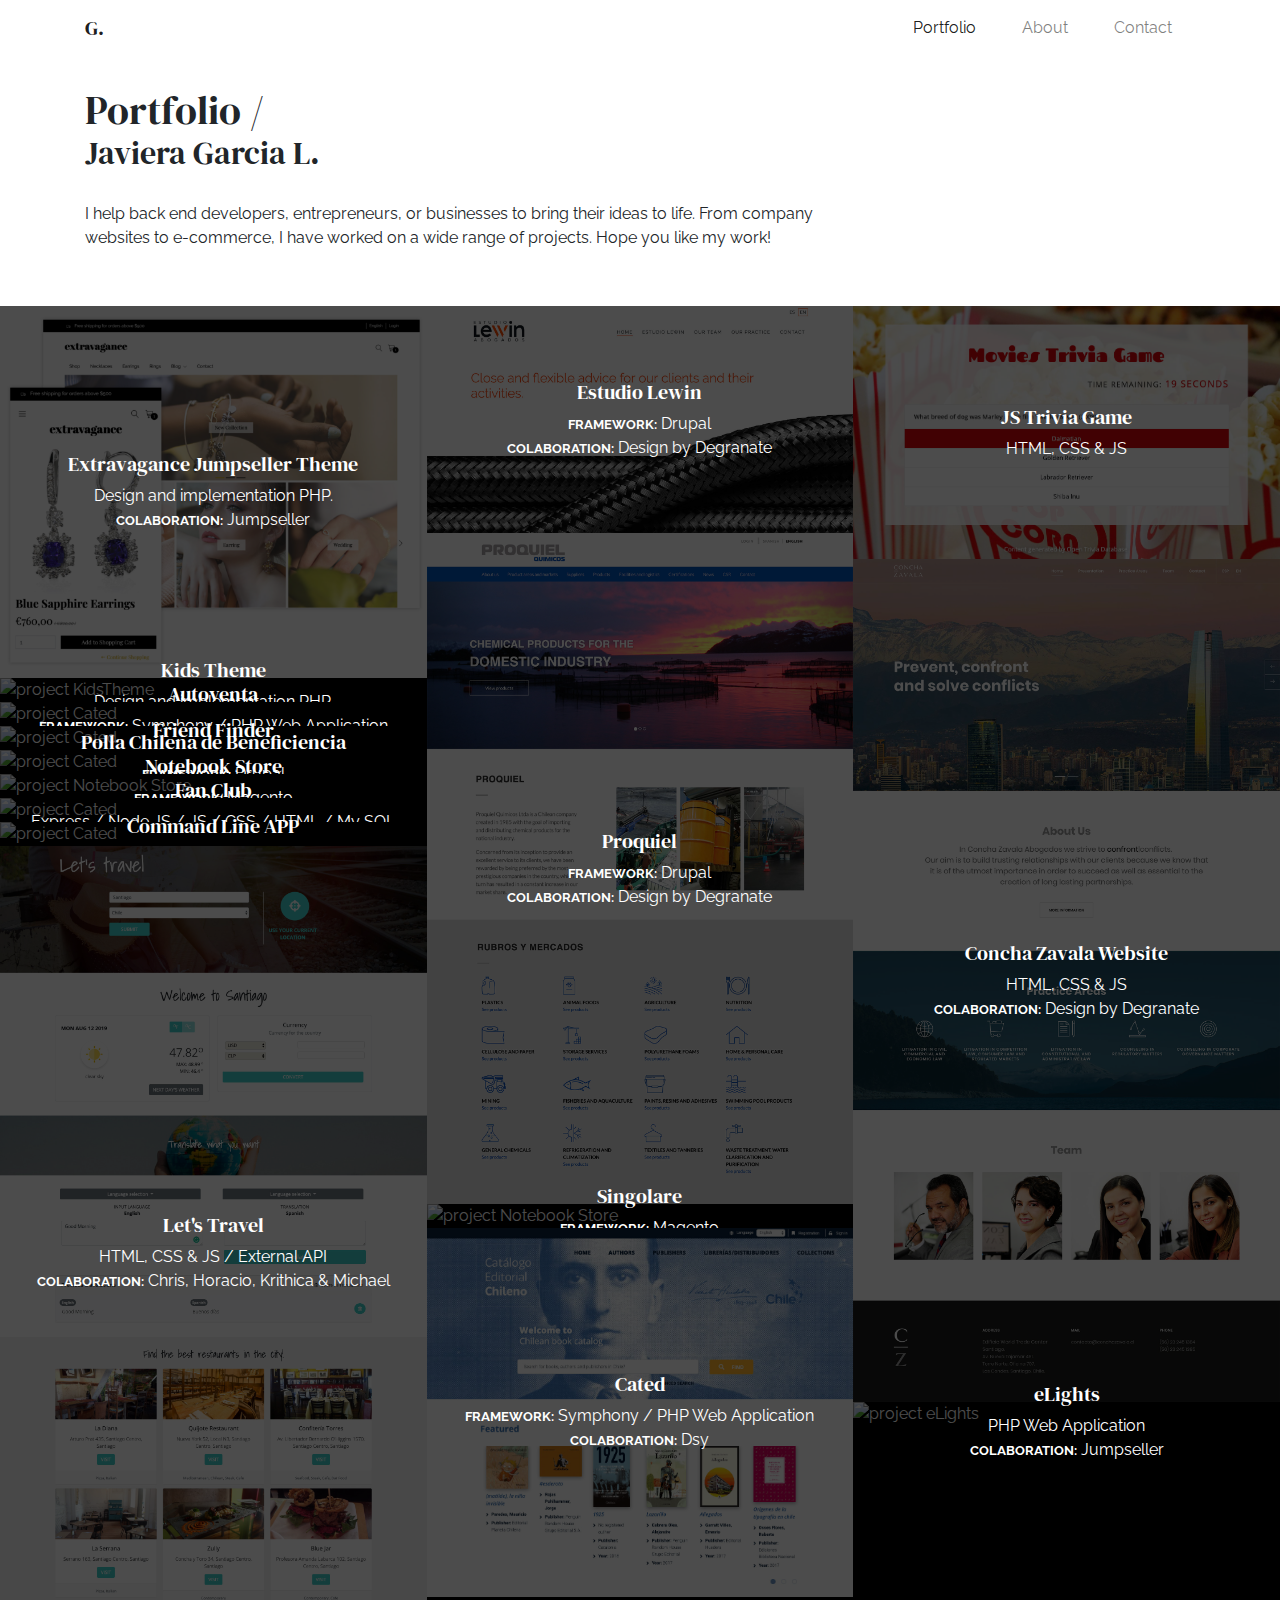
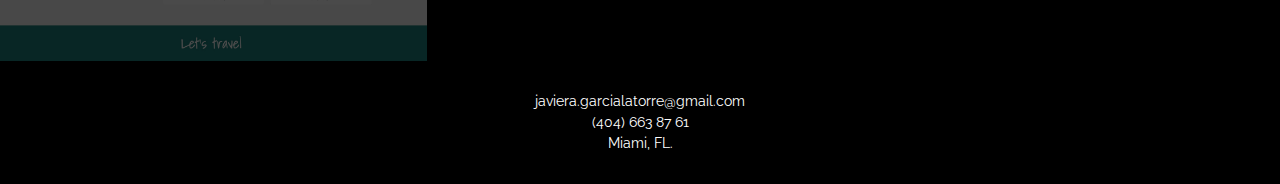
==== commit 951772b5: "Grid & new Resume" ====
--- a/index.html
+++ b/index.html
@@ -43,295 +43,282 @@
             <div class="col col-md-8">
                 <h1>Portfolio / <small>Javiera Garcia L.</small></h1>
                 <p>I help back end developers, entrepreneurs, or businesses to bring their ideas to life. From company
-                    websites to e-commerce, I have worked on a wide range of projects. I hope you like my work!</p>
-            </div>
-        </div>
-        <div class="row filter">
-            <div class="col">
-                <button class='btn btn-sm btn-outline-dark current' data-filter="*">All</button>
-                <button class='btn btn-sm btn-outline-dark' data-filter=".e-commerce">E-commerce</button>
-                <button class='btn btn-sm btn-outline-dark' data-filter=".drupal">Drupal (CMS)</button>
-                <button class='btn btn-sm btn-outline-dark' data-filter=".full-stack">Full Stack Certificate</button>
-                <button class='btn btn-sm btn-outline-dark' data-filter=".other">Others</button>
+                    websites to e-commerce, I have worked on a wide range of projects. Hope you like my work!</p>
             </div>
         </div>
     </div>
     <div class="container-fluid">
-        <div id="portfolio">
-            <div class="portfolio-grid">
-                <div class="grid-sizer"></div>
-                <div class="grid-item e-commerce">
-                    <div class="card bg-dark text-white">
-                        <img src="./assets/images/extravagance.jpg" class="card-img" alt="project KidsTheme">
-                        <div class="card-img-overlay">
-                            <a href="https://jumpseller.com/themes/extravagance/" target="_blank">
-                                <img src="./assets/images/link.svg" />
-                                <span>Review this project!</span>
-                            </a>
-                        </div>
-                    </div>
-                    <div class="project-description">
-                        <h5><a href="https://jumpseller.com/themes/kids/" target="_blank">Extravagance Jumpseller
-                                Theme</a></h5>
-                        <p>Design and implementation PHP.</p>
-                        <p><strong>Colaboration:</strong> <a href="https://jumpseller.com/">Jumpseller</a></p>
-                    </div>
-                </div>
-                <div class="grid-item e-commerce">
-                    <div class="card bg-dark text-white">
-                        <img src="./assets/images/kids.jpg" class="card-img" alt="project KidsTheme">
-                        <div class="card-img-overlay">
-                            <a href="https://jumpseller.com/themes/kids/" target="_blank">
-                                <img src="./assets/images/link.svg" />
-                                <span>Review this project!</span>
-                            </a>
-                        </div>
-                    </div>
-                    <div class="project-description">
-                        <h5><a href="https://jumpseller.com/themes/kids/" target="_blank">Kids Theme</a></h5>
-                        <p>Design and implementation PHP.</p>
-                        <p><strong>Colaboration:</strong> <a href="https://jumpseller.com/">Jumpseller</a></p>
-                    </div>
-                </div>
-                <div class="grid-item  other">
-                    <div class="card bg-dark text-white">
-                        <img src="./assets/images/autoventa.jpg" class="card-img" alt="project Cated">
-                        <div class="card-img-overlay">
-                            <a href="https://autoventa.io/" target="_blank">
-                                <img src="./assets/images/link.svg" />
-                                <span>Review this project!</span>
-                            </a>
-                        </div>
-                    </div>
-                    <div class="project-description">
-                        <h5><a href="https://autoventa.io/" target="_blank">Autoventa</a></h5>
-                        <p><strong>Framework:</strong> Symphony / PHP Web Application</p>
-                        <p><strong>Colaboration:</strong> <a href="https://dsy.cl/">Dsy</a></p>
-                    </div>
-                </div>
-                <div class="grid-item full-stack">
-                    <div class="card bg-dark text-white">
-                        <img src="./assets/images/friend-finder.jpg" class="card-img" alt="project Cated">
-                        <div class="card-img-overlay">
-                            <a href="https://enigmatic-ravine-59780.herokuapp.com/" target="_blank">
-                                <img src="./assets/images/link.svg" />
-                                <span>Review this project!</span>
-                            </a>
-                        </div>
-                    </div>
-                    <div class="project-description">
-                        <h5><a href="https://enigmatic-ravine-59780.herokuapp.com/" target="_blank">Friend
-                                Finder</a>
-                        </h5>
-                        <p>Express / Node JS / JS </p>
-                    </div>
-                </div>
-                <div class="grid-item drupal">
-                    <div class="card bg-dark text-white">
-                        <img src="./assets/images/pollachilena.jpg" class="card-img" alt="project Cated">
-                        <div class="card-img-overlay">
-                            <a href="https://www.pollachilena.cl/" target="_blank">
-                                <img src="./assets/images/link.svg" />
-                                <span>Review this project!</span>
-                            </a>
-                        </div>
-                    </div>
-                    <div class="project-description">
-                        <h5><a href="https://www.pollachilena.cl/" target="_blank">Polla Chilena de
-                                Beneficiencia</a>
-                        </h5>
-                        <p><strong>Framework:</strong> Drupal</p>
-                        <p><strong>Colaboration:</strong> <a href="https://dsy.cl/">Dsy</a></p>
-                    </div>
-                </div>
-                <div class="grid-item e-commerce">
-                    <div class="card bg-dark text-white">
-                        <img src="./assets/images/notebookstore.jpg" class="card-img" alt="project Notebook Store">
-                        <div class="card-img-overlay">
-                            <a href="https://notebookstore.cl/" target="_blank">
-                                <img src="./assets/images/link.svg" />
-                                <span>Review this project!</span>
-                            </a>
-                        </div>
-                    </div>
-                    <div class="project-description">
-                        <h5><a href="https://notebookstore.cl/" target="_blank">Notebook Store</a></h5>
-                        <p><strong>Framework:</strong> Magento</p>
-                        <p><strong>Colaboration:</strong> <a href="https://dsy.cl/">Dsy</a></p>
-                    </div>
-                </div>
-                <div class="grid-item full-stack">
-                    <div class="card bg-dark text-white">
-                        <img src="./assets/images/fun-club.jpg" class="card-img" alt="project Cated">
-                        <div class="card-img-overlay">
-                            <a href="https://arcane-wildwood-00150.herokuapp.com/" target="_blank">
-                                <img src="./assets/images/link.svg" />
-                                <span>Review this project!</span>
-                            </a>
-                        </div>
-                    </div>
-                    <div class="project-description">
-                        <h5><a href="https://arcane-wildwood-00150.herokuapp.com/" target="_blank">Fan Club</a></h5>
-                        <p>Express / Node JS / JS / CSS / HTML / My SQL</p>
-                        <p><strong>Colaboration:</strong> Chris, Max &amp; Bel</p>
-                    </div>
-                </div>
-                <div class="grid-item full-stack">
-                    <div class="card bg-dark text-white">
-                        <img src="./assets/images/spotify-this-song.gif" class="card-img" alt="project Cated">
-                        <div class="card-img-overlay">
-                            <a href="https://github.com/coti-garcia/liri-node-app" target="_blank">
-                                <img src="./assets/images/link.svg" />
-                                <span>Review this project
-                                    GITHUB!</span>
-                            </a>
-                        </div>
-                    </div>
-                    <div class="project-description">
-                        <h5>Command Line APP</h5>
-                        <p>Node JS</p>
-                    </div>
-                </div>
-                <div class="grid-item full-stack">
-                    <div class="card bg-dark text-white ">
-                        <img src="./assets/images/travel.jpg" class="card-img" alt="project Cated">
-                        <div class="card-img-overlay">
-                            <a href="https://zigybass.github.io/Travel-Guide/index.html" target="_blank">
-                                <img src="./assets/images/link.svg" />
-                                <span>Review the project!</span>
-                            </a>
-                        </div>
-                    </div>
-                    <div class="project-description">
-                        <h5><a href="https://zigybass.github.io/Travel-Guide/index.html" target="_blank">Let's
-                                Travel</a></h5>
-                        <p>HTML, CSS &amp; JS / External API</p>
-                        <p><strong>Colaboration:</strong> Chris, Horacio, Krithica &amp; Michael</p>
-                    </div>
-                </div>
-                <div class="grid-item drupal">
-                    <div class="card bg-dark text-white">
-                        <img src="./assets/images/estudio-lewin.jpg" class="card-img" alt="project Cated">
-                        <div class="card-img-overlay">
-                            <a href="http://www.estudiolewin.cl/en/" target="_blank">
-                                <img src="./assets/images/link.svg" />
-                                <span>Review this project!</span>
-                            </a>
-                        </div>
-                    </div>
-                    <div class="project-description">
-                        <h5><a href="http://www.estudiolewin.cl/en/" target="_blank">Estudio Lewin</a></h5>
-                        <p><strong>Framework:</strong> Drupal</p>
-                        <p><strong>Colaboration:</strong> <a href="https://degranate.cl/">Design by
-                                Degranate</a>
-                        </p>
-                    </div>
-                </div>
-                <div class="grid-item drupal">
-                    <div class="card bg-dark text-white">
-                        <img src="./assets/images/proquiel.jpg" class="card-img" alt="project Proquiel">
-                        <div class="card-img-overlay">
-                            <a href="http://www.proquiel.cl/en" target="_blank">
-                                <img src="./assets/images/link.svg" />
-                                <span>Review this project!</span>
-                            </a>
-                        </div>
-                    </div>
-                    <div class="project-description">
-                        <h5><a href="http://www.proquiel.cl/en" target="_blank">Proquiel</a></h5>
-                        <p><strong>Framework:</strong> Drupal</p>
-                        <p><strong>Colaboration:</strong> <a href="https://degranate.cl/">Design by
-                                Degranate</a>
-                        </p>
-                    </div>
-                </div>
-                <div class="grid-item e-commerce">
-                    <div class="card bg-dark text-white">
-                        <img src="./assets/images/singolare.jpg" class="card-img" alt="project Notebook Store">
-                        <div class="card-img-overlay text-center">
-                            <a href="https://www.singolare.cl/" target="_blank">
-                                <img src="./assets/images/link.svg" />
-                                <span>Review this project!</span>
-                            </a>
-                        </div>
-                    </div>
-                    <div class="project-description">
-                        <h5><a href="https://www.singolare.cl/" target="_blank">Singolare</a></h5>
-                        <p><strong>Framework:</strong> Magento</p>
-                        <p><strong>Colaboration:</strong> <a href="https://dsy.cl/">Dsy</a></p>
-                    </div>
-                </div>
-                <div class="grid-item other">
-                    <div class="card bg-dark text-white ">
-                        <img src="./assets/images/cated.jpg" class="card-img" alt="project Cated">
-                        <div class="card-img-overlay">
-
-                            <a href="http://cated.cl/en/" target="_blank"> <img
-                                    src="./assets/images/link.svg" /><span>Review this project!</span>
-                            </a>
-                        </div>
-                    </div>
-                    <div class="project-description">
-                        <h5><a href="http://cated.cl/en/" target="_blank">Cated</a></h5>
-                        <p><strong>Framework:</strong> Symphony / PHP Web Application</p>
-                        <p><strong>Colaboration:</strong> <a href="https://dsy.cl/">Dsy</a></p>
-                    </div>
-                </div>
-                <div class="grid-item full-stack">
-                    <div class="card bg-dark text-white">
-                        <img src="./assets/images/trivia.jpg" class="card-img" alt="project Cated">
-                        <div class="card-img-overlay">
-                            <a href="https://coti-garcia.github.io/TriviaGame/" target="_blank">
-                                <img src="./assets/images/link.svg" />
-                                <span>Review this project!</span>
-                            </a>
-                        </div>
-                    </div>
-                    <div class="project-description">
-                        <h5><a href="https://coti-garcia.github.io/TriviaGame/" target="_blank">JS Trivia Game</a>
-                        </h5>
-                        <p>HTML, CSS &amp; JS</p>
-                    </div>
-                </div>
-                <div class="grid-item other">
-                    <div class="card bg-dark text-white ">
-                        <img src="./assets/images/cz.jpg" class="card-img" alt="project Cated">
-                        <div class="card-img-overlay">
-                            <a href="http://conchazavala.cl/en/index.php" target="_blank">
-                                <img src="./assets/images/link.svg" />
-                                <span>Review this project!</span>
-                            </a>
-                        </div>
-                    </div>
-                    <div class="project-description">
-                        <h5><a href="http://conchazavala.cl/en/index.php" target="_blank">Concha Zavala Website</a>
-                        </h5>
-                        <p>HTML, CSS &amp; JS</h3>
-                        <p><strong>Colaboration:</strong> <a href="https://degranate.cl/">Design by
-                                Degranate</a>
-                        </p>
-                    </div>
-                </div>
-                <div class="grid-item e-commerce">
-                    <div class="card bg-dark text-white ">
-                        <img src="./assets/images/elights.jpg" class="card-img" alt="project eLights">
-                        <div class="card-img-overlay">
-                            <a href="https://elights.cl/" target="_blank">
-                                <img src="./assets/images/link.svg" />
-                                <span>Review this project!</span>
-                            </a>
-                        </div>
-                    </div>
-                    <div class="project-description">
-                        <h5><a href="https://elights.cl/" target="_blank">eLights</a></h5>
-                        <p>PHP Web Application</p>
-                        <p><strong>Colaboration:</strong> <a href="https://jumpseller.com/">Jumpseller</a></p>
-                    </div>
+        <div class="portfolio-grid">
+            <div class="grid-item e-commerce">
+                <div class="card bg-dark text-white">
+                    <img src="./assets/images/extravagance.jpg" class="card-img" alt="project KidsTheme">
+                    <div class="card-img-overlay">
+                        <a href="https://jumpseller.com/themes/extravagance/" target="_blank">
+                            <img src="./assets/images/link.svg" />
+                            <span>Review this project!</span>
+                        </a>
+                    </div>
+                </div>
+                <div class="project-description">
+                    <h5><a href="https://jumpseller.com/themes/kids/" target="_blank">Extravagance Jumpseller
+                            Theme</a></h5>
+                    <p>Design and implementation PHP.</p>
+                    <p><strong>Colaboration:</strong> <a href="https://jumpseller.com/">Jumpseller</a></p>
+                </div>
+            </div>
+            <div class="grid-item e-commerce">
+                <div class="card bg-dark text-white">
+                    <img src="./assets/images/kids.jpg" class="card-img" alt="project KidsTheme">
+                    <div class="card-img-overlay">
+                        <a href="https://jumpseller.com/themes/kids/" target="_blank">
+                            <img src="./assets/images/link.svg" />
+                            <span>Review this project!</span>
+                        </a>
+                    </div>
+                </div>
+                <div class="project-description">
+                    <h5><a href="https://jumpseller.com/themes/kids/" target="_blank">Kids Theme</a></h5>
+                    <p>Design and implementation PHP.</p>
+                    <p><strong>Colaboration:</strong> <a href="https://jumpseller.com/">Jumpseller</a></p>
+                </div>
+            </div>
+            <div class="grid-item  other">
+                <div class="card bg-dark text-white">
+                    <img src="./assets/images/autoventa.jpg" class="card-img" alt="project Cated">
+                    <div class="card-img-overlay">
+                        <a href="https://autoventa.io/" target="_blank">
+                            <img src="./assets/images/link.svg" />
+                            <span>Review this project!</span>
+                        </a>
+                    </div>
+                </div>
+                <div class="project-description">
+                    <h5><a href="https://autoventa.io/" target="_blank">Autoventa</a></h5>
+                    <p><strong>Framework:</strong> Symphony / PHP Web Application</p>
+                    <p><strong>Colaboration:</strong> <a href="https://dsy.cl/">Dsy</a></p>
+                </div>
+            </div>
+            <div class="grid-item full-stack">
+                <div class="card bg-dark text-white">
+                    <img src="./assets/images/friend-finder.jpg" class="card-img" alt="project Cated">
+                    <div class="card-img-overlay">
+                        <a href="https://enigmatic-ravine-59780.herokuapp.com/" target="_blank">
+                            <img src="./assets/images/link.svg" />
+                            <span>Review this project!</span>
+                        </a>
+                    </div>
+                </div>
+                <div class="project-description">
+                    <h5><a href="https://enigmatic-ravine-59780.herokuapp.com/" target="_blank">Friend
+                            Finder</a>
+                    </h5>
+                    <p>Express / Node JS / JS </p>
+                </div>
+            </div>
+            <div class="grid-item drupal">
+                <div class="card bg-dark text-white">
+                    <img src="./assets/images/pollachilena.jpg" class="card-img" alt="project Cated">
+                    <div class="card-img-overlay">
+                        <a href="https://www.pollachilena.cl/" target="_blank">
+                            <img src="./assets/images/link.svg" />
+                            <span>Review this project!</span>
+                        </a>
+                    </div>
+                </div>
+                <div class="project-description">
+                    <h5><a href="https://www.pollachilena.cl/" target="_blank">Polla Chilena de
+                            Beneficiencia</a>
+                    </h5>
+                    <p><strong>Framework:</strong> Drupal</p>
+                    <p><strong>Colaboration:</strong> <a href="https://dsy.cl/">Dsy</a></p>
+                </div>
+            </div>
+            <div class="grid-item e-commerce">
+                <div class="card bg-dark text-white">
+                    <img src="./assets/images/notebookstore.jpg" class="card-img" alt="project Notebook Store">
+                    <div class="card-img-overlay">
+                        <a href="https://notebookstore.cl/" target="_blank">
+                            <img src="./assets/images/link.svg" />
+                            <span>Review this project!</span>
+                        </a>
+                    </div>
+                </div>
+                <div class="project-description">
+                    <h5><a href="https://notebookstore.cl/" target="_blank">Notebook Store</a></h5>
+                    <p><strong>Framework:</strong> Magento</p>
+                    <p><strong>Colaboration:</strong> <a href="https://dsy.cl/">Dsy</a></p>
+                </div>
+            </div>
+            <div class="grid-item full-stack">
+                <div class="card bg-dark text-white">
+                    <img src="./assets/images/fun-club.jpg" class="card-img" alt="project Cated">
+                    <div class="card-img-overlay">
+                        <a href="https://arcane-wildwood-00150.herokuapp.com/" target="_blank">
+                            <img src="./assets/images/link.svg" />
+                            <span>Review this project!</span>
+                        </a>
+                    </div>
+                </div>
+                <div class="project-description">
+                    <h5><a href="https://arcane-wildwood-00150.herokuapp.com/" target="_blank">Fan Club</a></h5>
+                    <p>Express / Node JS / JS / CSS / HTML / My SQL</p>
+                    <p><strong>Colaboration:</strong> Chris, Max &amp; Bel</p>
+                </div>
+            </div>
+            <div class="grid-item full-stack">
+                <div class="card bg-dark text-white">
+                    <img src="./assets/images/spotify-this-song.gif" class="card-img" alt="project Cated">
+                    <div class="card-img-overlay">
+                        <a href="https://github.com/coti-garcia/liri-node-app" target="_blank">
+                            <img src="./assets/images/link.svg" />
+                            <span>Review this project
+                                GITHUB!</span>
+                        </a>
+                    </div>
+                </div>
+                <div class="project-description">
+                    <h5>Command Line APP</h5>
+                    <p>Node JS</p>
+                </div>
+            </div>
+            <div class="grid-item full-stack">
+                <div class="card bg-dark text-white ">
+                    <img src="./assets/images/travel.jpg" class="card-img" alt="project Cated">
+                    <div class="card-img-overlay">
+                        <a href="https://zigybass.github.io/Travel-Guide/index.html" target="_blank">
+                            <img src="./assets/images/link.svg" />
+                            <span>Review the project!</span>
+                        </a>
+                    </div>
+                </div>
+                <div class="project-description">
+                    <h5><a href="https://zigybass.github.io/Travel-Guide/index.html" target="_blank">Let's
+                            Travel</a></h5>
+                    <p>HTML, CSS &amp; JS / External API</p>
+                    <p><strong>Colaboration:</strong> Chris, Horacio, Krithica &amp; Michael</p>
+                </div>
+            </div>
+            <div class="grid-item drupal">
+                <div class="card bg-dark text-white">
+                    <img src="./assets/images/estudio-lewin.jpg" class="card-img" alt="project Cated">
+                    <div class="card-img-overlay">
+                        <a href="http://www.estudiolewin.cl/en/" target="_blank">
+                            <img src="./assets/images/link.svg" />
+                            <span>Review this project!</span>
+                        </a>
+                    </div>
+                </div>
+                <div class="project-description">
+                    <h5><a href="http://www.estudiolewin.cl/en/" target="_blank">Estudio Lewin</a></h5>
+                    <p><strong>Framework:</strong> Drupal</p>
+                    <p><strong>Colaboration:</strong> <a href="https://degranate.cl/">Design by
+                            Degranate</a>
+                    </p>
+                </div>
+            </div>
+            <div class="grid-item drupal">
+                <div class="card bg-dark text-white">
+                    <img src="./assets/images/proquiel.jpg" class="card-img" alt="project Proquiel">
+                    <div class="card-img-overlay">
+                        <a href="http://www.proquiel.cl/en" target="_blank">
+                            <img src="./assets/images/link.svg" />
+                            <span>Review this project!</span>
+                        </a>
+                    </div>
+                </div>
+                <div class="project-description">
+                    <h5><a href="http://www.proquiel.cl/en" target="_blank">Proquiel</a></h5>
+                    <p><strong>Framework:</strong> Drupal</p>
+                    <p><strong>Colaboration:</strong> <a href="https://degranate.cl/">Design by
+                            Degranate</a>
+                    </p>
+                </div>
+            </div>
+            <div class="grid-item e-commerce">
+                <div class="card bg-dark text-white">
+                    <img src="./assets/images/singolare.jpg" class="card-img" alt="project Notebook Store">
+                    <div class="card-img-overlay text-center">
+                        <a href="https://www.singolare.cl/" target="_blank">
+                            <img src="./assets/images/link.svg" />
+                            <span>Review this project!</span>
+                        </a>
+                    </div>
+                </div>
+                <div class="project-description">
+                    <h5><a href="https://www.singolare.cl/" target="_blank">Singolare</a></h5>
+                    <p><strong>Framework:</strong> Magento</p>
+                    <p><strong>Colaboration:</strong> <a href="https://dsy.cl/">Dsy</a></p>
+                </div>
+            </div>
+            <div class="grid-item other">
+                <div class="card bg-dark text-white ">
+                    <img src="./assets/images/cated.jpg" class="card-img" alt="project Cated">
+                    <div class="card-img-overlay">
+
+                        <a href="http://cated.cl/en/" target="_blank"> <img
+                                src="./assets/images/link.svg" /><span>Review this project!</span>
+                        </a>
+                    </div>
+                </div>
+                <div class="project-description">
+                    <h5><a href="http://cated.cl/en/" target="_blank">Cated</a></h5>
+                    <p><strong>Framework:</strong> Symphony / PHP Web Application</p>
+                    <p><strong>Colaboration:</strong> <a href="https://dsy.cl/">Dsy</a></p>
+                </div>
+            </div>
+            <div class="grid-item full-stack">
+                <div class="card bg-dark text-white">
+                    <img src="./assets/images/trivia.jpg" class="card-img" alt="project Cated">
+                    <div class="card-img-overlay">
+                        <a href="https://coti-garcia.github.io/TriviaGame/" target="_blank">
+                            <img src="./assets/images/link.svg" />
+                            <span>Review this project!</span>
+                        </a>
+                    </div>
+                </div>
+                <div class="project-description">
+                    <h5><a href="https://coti-garcia.github.io/TriviaGame/" target="_blank">JS Trivia Game</a>
+                    </h5>
+                    <p>HTML, CSS &amp; JS</p>
+                </div>
+            </div>
+            <div class="grid-item other">
+                <div class="card bg-dark text-white ">
+                    <img src="./assets/images/cz.jpg" class="card-img" alt="project Cated">
+                    <div class="card-img-overlay">
+                        <a href="http://conchazavala.cl/en/index.php" target="_blank">
+                            <img src="./assets/images/link.svg" />
+                            <span>Review this project!</span>
+                        </a>
+                    </div>
+                </div>
+                <div class="project-description">
+                    <h5><a href="http://conchazavala.cl/en/index.php" target="_blank">Concha Zavala Website</a>
+                    </h5>
+                    <p>HTML, CSS &amp; JS</h3>
+                    <p><strong>Colaboration:</strong> <a href="https://degranate.cl/">Design by
+                            Degranate</a>
+                    </p>
+                </div>
+            </div>
+            <div class="grid-item e-commerce">
+                <div class="card bg-dark text-white ">
+                    <img src="./assets/images/elights.jpg" class="card-img" alt="project eLights">
+                    <div class="card-img-overlay">
+                        <a href="https://elights.cl/" target="_blank">
+                            <img src="./assets/images/link.svg" />
+                            <span>Review this project!</span>
+                        </a>
+                    </div>
+                </div>
+                <div class="project-description">
+                    <h5><a href="https://elights.cl/" target="_blank">eLights</a></h5>
+                    <p>PHP Web Application</p>
+                    <p><strong>Colaboration:</strong> <a href="https://jumpseller.com/">Jumpseller</a></p>
                 </div>
             </div>
         </div>
 
-        <div class="clearfix"></div>
     </div>
     </div>
     </div>
@@ -348,8 +335,8 @@
     <script src="https://stackpath.bootstrapcdn.com/bootstrap/4.4.1/js/bootstrap.min.js"
         integrity="sha384-wfSDF2E50Y2D1uUdj0O3uMBJnjuUD4Ih7YwaYd1iqfktj0Uod8GCExl3Og8ifwB6"
         crossorigin="anonymous"></script>
-    <script src="https://unpkg.com/isotope-layout@3/dist/isotope.pkgd.min.js"></script>
-    <script src="./assets/js/main.js"></script>
+    <!--<script src="https://unpkg.com/isotope-layout@3/dist/isotope.pkgd.min.js"></script>-->
+    <!-- <script src="./assets/js/main.js"></script>-->
 
     <!-- Global site tag (gtag.js) - Google Analytics -->
     <script async src="https://www.googletagmanager.com/gtag/js?id=UA-155747720-1"></script>
--- a/assets/css/style.css
+++ b/assets/css/style.css
@@ -1,9 +1,15 @@
 body{
     font-family: 'Raleway', sans-serif;
 }
+h1{
+    margin-bottom: 30px;
+}
 h1, h1, h2{
     font-family: 'DM Serif Display', serif;
 }
+h1 small{
+    display: block;
+}
 .bg-dark{
     background-color: black !important;
 }
@@ -16,17 +22,54 @@
 nav.navbar{
     margin-bottom: 30px;
 }
-#portfolio{
-    margin-bottom: 70px
-}
+
 .portfolio-grid .card{
     border: none;
     border-radius: 0;
-    box-shadow: 1px 1px 10px rgba(0,0,0,0.2);
-    margin-bottom: 20px;
-}
-.intro{
-    margin-bottom: 30px;
+    margin: 0px 0px 0px;
+}
+.card-img-overlay{
+    text-align: center;
+}
+.card-img-overlay img{
+    width: 50px;
+    display: block;
+    margin: 0 auto 0px;
+}
+
+.project-description h5{
+    font-family: 'DM Serif Display', serif;
+}
+.project-description h5 a:hover{
+    text-decoration: none;
+}
+.project-description p{
+    margin-bottom: 0;
+}
+.project-description p strong{
+    text-transform: uppercase;
+    font-size: 13px;
+}
+.project-description a{
+    color: #FFF;
+}
+
+.project-description a:hover{
+    color: #333333;
+}
+.filter{
+    margin-top: 20px;
+    margin-bottom: 10px;
+}
+.filter .btn-outline-dark{
+    padding-left: 15px;
+    padding-right: 15px;
+    margin-bottom: 10px;
+    margin-right: 5px;
+}
+.filter .btn.current{
+    background: #000;
+    color: #FFF;
 }
 .portfolio-grid .card img{
     border: none;
@@ -93,7 +136,11 @@
     margin-bottom: 30px;
 }
 .resume{
-    margin-bottom: 30px;
+    margin-top: 50px;
+    margin-bottom: 60px;
+}
+.resume h2{
+    margin-bottom: 20px;
 }
 .profile img {
     max-width: 250px;
@@ -118,17 +165,14 @@
 .portfolio-grid .card-img-overlay a{
     color: #fff;
 
-}
-.card-img-overlay{
-    background: rgba(0,0,0,0.7);
-    opacity:0;
-    font-weight: 300;
-}
-.card-img-overlay:hover{
-    background: rgba(0,0,0,0.7);
-    opacity: 1;
-    transition: all 0.3s;
-}
+}.portfolio-grid .card-img-overlay a:hover{
+    text-decoration: none;
+}
+.portfolio-grid .card-img-overlay a span{
+    display: block;
+}
+
+
 .portfolio-grid .card-img-overlay p strong{
     font-weight: 600;
 }
@@ -137,28 +181,205 @@
     text-transform: uppercase;
     font-weight: 600;
 }
+.resume h5{
+    text-transform: uppercase;
+    font-size: 14px;
+    font-weight: 600;
+}
+
+.resume a{
+    color: #000;
+    font-weight: 400;
+}
+
+.resume p{
+    margin-bottom: 0;
+    font-size: 15px;
+}
+
+.resume .item{
+    margin-bottom: 30px;
+}
+
+.resume .item.last{
+    margin-bottom: 70px;
+}
+
+.resume .date{
+    font-style: italic;
+}
+
+a.btn-outline {
+    border: solid thin #000;
+    padding: 15px 30px;
+}
+
+a.btn-outline:hover{
+    background: #000;
+    color: #fff;
+    text-decoration: none;
+}
+
+.box{
+    border: solid thin #000;
+    text-align: center;
+    padding: 30px 30px 50px;
+    min-height: 170px;
+    margin-bottom: 70px;
+    box-sizing: content-box;    
+}
+
+.box h6{
+    text-transform: uppercase;  
+    font-weight: 700;
+}
+
+.box p{
+    margin-bottom: 0;
+}
+
+.box a{
+    color: #000;
+    text-decoration: none;
+}
+.box a:hover{
+    color:  #666;
+}
+.contact{
+    margin-top: 50px;
+}
+
+.contact img{
+    max-width: 50px;
+    margin-bottom: 30px;
+    margin-top: 10px;
+}
+
+.skills{
+    margin-top: 40px;
+}
+.site-footer {
+    font-size: 14px;
+}
+.site-footer p{
+    margin-bottom: 0;
+}
+.site-footer a{
+    color: #fff;
+    display: block;
+}
+.site-footer span{
+    padding: 10px;
+    display: none;
+}
+
+.bg-black{
+    background: black;
+}
+.container-fluid{
+    padding-left: 0;
+    padding-right:0;
+}
+.project-description {
+    margin: 0 0 20px 0;
+    /* position: absolute;
+    left:0;
+    right: 0;
+    bottom:0; */
+    padding: 20px;
+    background: rgba(0,0,0,0.7);
+    color: #FFF;
+    text-align: center;
+}
 
 @media (min-width: 768px) { 
-    .profile img{
-        margin-bottom: 0px;
-    }
-    .bottom-about{
-        margin-top: 50px;
-    }
+   .portfolio-grid {
+    column-count: 2;
+    column-gap: 20px;
+    margin-top: 40px;
+    }
+    .grid-item{
+        -webkit-column-break-inside: avoid;
+        page-break-inside: avoid;
+        break-inside: avoid;
+    }
+}
+  
+
+
+@media (min-width: 992px) { 
+    .card-img-overlay{
+        background: rgba(0,0,0,0.8);
+        opacity:0;
+        font-weight: 300;
+        padding: 0;
+        bottom: auto;
+        top:20px;
+        left: auto;
+    }
+    .card-img-overlay:hover{
+        background: rgba(0,0,0,1);
+    }
+    .card-img-overlay a{
+        display: flex;
+        justify-content: space-between;
+        padding: 20px;
+        align-items: center
+    }
+    .card-img-overlay img{
+        margin-right: 10px;
+    }
+    .portfolio-grid {
+        column-count: 3;
+        column-gap: 0px;
+        background: #000;
+    }
+    .portfolio-grid .grid-item{
+        position: relative;
+
+    }
+    .project-description {
+        margin: 0;
+        position: absolute;
+        top:0;
+        left:0;
+        right: 0;
+        bottom:0;
+        background: rgba(0,0,0,0.7);
+        color: #FFF;
+        display: flex;
+        align-items: center;
+        flex-direction: column;
+        justify-content: center;
+    }
+    .portfolio-grid .grid-item:hover .project-description{
+        opacity: 0;
+        z-index: 0;
+        transition: opacity 0.5s ease-in-out;
+        -moz-transition: opacity 0.5s ease-in-out;
+        -webkit-transition: opacity 0.5s ease-in-out;
+    }
+    .portfolio-grid .grid-item:hover .project-description a{
+        width: 0;
+        transition: width 0.5s ;
+        -moz-transition: width 0.5s;
+        -webkit-transition: width 0.5s;
+    }
+    .portfolio-grid .grid-item:hover .card-img-overlay{
+        opacity: 1;
+        z-index:1000;
+        transition: opacity 0.5s ease-in-out;
+        -moz-transition: opacity 0.5s ease-in-out;
+        -webkit-transition: opacity 0.5s ease-in-out;
+    }
+}
+
+
+@media (min-width: 1500px) { 
     .card-columns {
-        -webkit-column-count: 2;
-        -moz-column-count: 2;
-        column-count: 2;
+        -webkit-column-count: 3;
+        -moz-column-count: 3;
+        column-count: 3;
         margin: 0px;
     }
-}
-
-
-@media (min-width: 992px) { 
-
-}
-
-
-@media (min-width: 1200px) { 
-
 }